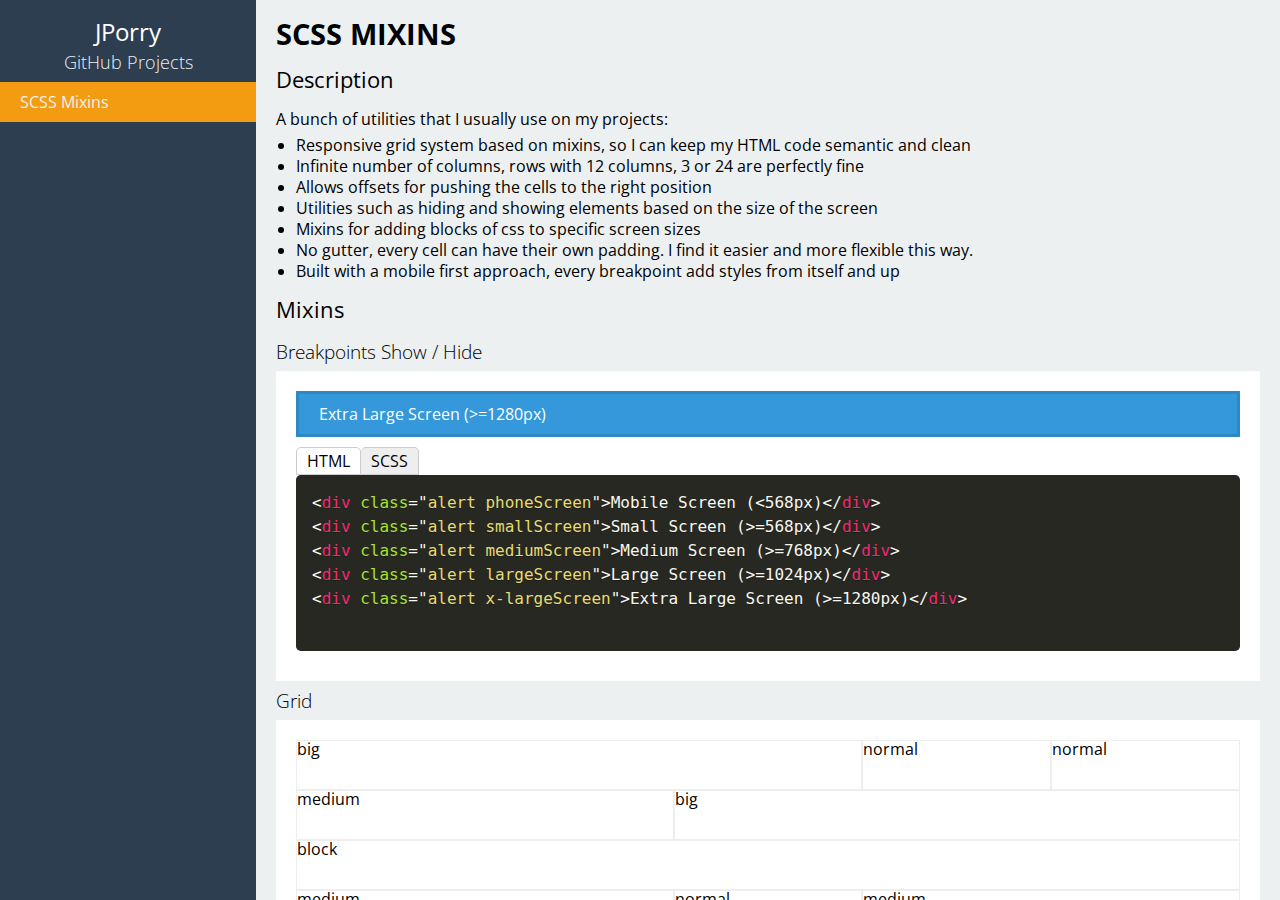
==== index.html @ 4d49c619 "Adding some styles and documentation for the SCSS MIXINS project" ====
<!DOCTYPE html>
<html lang="en">
<head>
    <meta charset="utf-8">
    <meta http-equiv="X-UA-Compatible" content="IE=edge">
    <meta name="viewport" content="width=device-width, initial-scale=1">
    <title>JPorry's github site</title>
    <link rel="stylesheet" href="https://maxcdn.bootstrapcdn.com/font-awesome/4.4.0/css/font-awesome.min.css">
    <link rel="stylesheet" href="css/prism.css">
    <link rel="stylesheet" href="css/main.css">
</head>
<body>
    <nav>
    	<header>
    		<h1>JPorry</h1>
    		<h2>GitHub Projects</h2>
    	</header>
    	<button class="secondary"><i class="fa fa-bars"></i></button>
		<div class="side-menu">
			<ul>
				<li class="selected"><a href="">SCSS Mixins</a></li>
			</ul>
		</div>
    </nav>
    <section>
    	<h1>SCSS MIXINS</h1>
    	<h2>Description</h2>
    	<p>A bunch of utilities that I usually use on my projects:</p>
    	<ul>
    		<li>Responsive grid system based on mixins, so I can keep my HTML code semantic and clean</li>
    		<li>Infinite number of columns, rows with 12 columns, 3 or 24 are perfectly fine</li>
    		<li>Allows offsets for pushing the cells to the right position</li>
    		<li>Utilities such as hiding and showing elements based on the size of the screen</li>
    		<li>Mixins for adding blocks of css to specific screen sizes</li>
    		<li>No gutter, every cell can have their own padding. I find it easier and more flexible this way.</li>
    		<li>Built with a mobile first approach, every breakpoint add styles from itself and up</li>
    	</ul>
    	<h2>Mixins</h2>

    	<h3>Breakpoints Show / Hide</h3>
		<div class="demo-box" id="breakpoints-demo">
			<div class="alert phoneScreen">Mobile Screen (&lt;568px)</div>
			<div class="alert smallScreen">Small Screen (>=568px)</div>
			<div class="alert mediumScreen">Medium Screen (>=768px)</div>
			<div class="alert largeScreen">Large Screen (>=1024px)</div>
			<div class="alert x-largeScreen">Extra Large Screen (>=1280px)</div>

			<div class="tabbed-view">
    			<ul class="tabs">
    				<li>HTML</li>
    				<li>SCSS</li>
    			</ul>
    			<pre><code class="language-markup">
&lt;div class="alert phoneScreen">Mobile Screen (&lt;568px)&lt;/div>
&lt;div class="alert smallScreen">Small Screen (>=568px)&lt;/div>
&lt;div class="alert mediumScreen">Medium Screen (>=768px)&lt;/div>
&lt;div class="alert largeScreen">Large Screen (>=1024px)&lt;/div>
&lt;div class="alert x-largeScreen">Extra Large Screen (>=1280px)&lt;/div>
    			</code></pre>

    			<pre><code class="language-scss">
.alert{
	display: none;
}
.phoneScreen{
	display: block;
	@include small-hide();
}
.smallScreen{
	@include small-show();
	@include medium-hide();
}
.mediumScreen{
	@include medium-show();
	@include large-hide();
}
.largeScreen{
	@include large-show();
	@include x-large-hide();
}
.x-largeScreen{
	@include x-large-show();
}
    			</code></pre>
		</div>
	</div>
		
		<h3>Grid</h3>
    	<div class="demo-box" id="grid-demo">
    		<div class="content">
				<article class="big">big</article>
				<article>normal</article>
				<article>normal</article>
    		</div>
    		<div class="content">
				<article class="medium">medium</article>
				<article class="big">big</article>
    		</div>
    		<div class="content">
				<article class="block">block</article>
    		</div>
    		<div class="content">
				<article class="medium">medium</article>
				<article>normal</article>
				<article class="medium">medium</article>
    		</div>
    		<div class="tabbed-view">
    			<ul class="tabs">
    				<li>HTML</li>
    				<li>SCSS</li>
    			</ul>
    			<pre><code class="language-markup">
&lt;div class="content">
	&lt;article class="big">big&lt;/article>
	&lt;article>normal&lt;/article>
	&lt;article>normal&lt;/article>
&lt;/div>
&lt;div class="content">
	&lt;article class="medium">medium&lt;/article>
	&lt;article class="big">big&lt;/article>
&lt;/div>
&lt;div class="content">
	&lt;article class="block">block&lt;/article>
&lt;/div>
&lt;div class="content">
	&lt;article class="medium">medium&lt;/article>
	&lt;article>normal&lt;/article>
	&lt;article class="medium">medium&lt;/article>
&lt;/div>
				</code></pre>
				<pre><code class="language-scss">
.content{
	@include row();

	article{
		min-height: 50px; /* Demo purposes */
		border:1px solid #eee; /* Demo purposes */
		
		@include grid-cell(1,5);
	}

	article.big{
		@include grid-cell(3,5);
	}

	article.medium{
		@include grid-cell(2,5);
	}

	article.block{
		@include grid-cell();
	}
}
				</code></pre>
    		</div>
    	</div>

    	<h3>Responsive Grid</h3>
    	<div class="demo-box" id="responsive-grid-demo">
    		<div class="content">
    			<article class="big">Big</article>
    			<article>Normal</article>
    			<article>Normal</article>
    		</div>
    		<div class="content">
    			<article class="medium">Medium</article>
    			<article class="big">Big</article>
    		</div>
    	</div>
    	<div class="tabbed-view">
    			<ul class="tabs">
    				<li>HTML</li>
    				<li>SCSS</li>
    			</ul>
    			<pre><code class="language-markup">
&lt;div class="content">
	&lt;article class="big">Big&lt;/article>
	&lt;article>Normal&lt;/article>
	&lt;article>Normal&lt;/article>
&lt;/div>
&lt;div class="content">
	&lt;article class="medium">Medium&lt;/article>
	&lt;article class="big">Big&lt;/article>
&lt;/div>
    			</code></pre>
    			<pre><code class="language-scss">
.content{
	@include row();

	article{
		min-height: 50px; /* Demo purposes */
		border:1px solid #eee; /* Demo purposes */
		
		@include grid-cell();
		@include medium-grid-cell(1,5);
	}

	article.big{
		@include medium-grid-cell(3,5);
	}

	article.medium{
		@include medium-grid-cell(2,5);
	}
}
    			</code></pre>
    </section>
	
    <script src="js/jquery-1.11.3.min.js"></script>
    <script src="js/prism.js"></script>
    <script src="js/app.js"></script>
</body>
</html>
---- css/prism.css ----
/* http://prismjs.com/download.html?themes=prism-okaidia&languages=markup+css+clike+javascript+scss */
/**
 * okaidia theme for JavaScript, CSS and HTML
 * Loosely based on Monokai textmate theme by http://www.monokai.nl/
 * @author ocodia
 */

code[class*="language-"],
pre[class*="language-"] {
	color: #f8f8f2;
	text-shadow: 0 1px rgba(0, 0, 0, 0.3);
	font-family: Consolas, Monaco, 'Andale Mono', 'Ubuntu Mono', monospace;
	direction: ltr;
	text-align: left;
	white-space: pre;
	word-spacing: normal;
	word-break: normal;
	line-height: 1.5;

	-moz-tab-size: 4;
	-o-tab-size: 4;
	tab-size: 4;

	-webkit-hyphens: none;
	-moz-hyphens: none;
	-ms-hyphens: none;
	hyphens: none;
}

/* Code blocks */
pre[class*="language-"] {
	padding: 1em;
	margin: .5em 0;
	overflow: auto;
	border-radius: 0.3em;
}

:not(pre) > code[class*="language-"],
pre[class*="language-"] {
	background: #272822;
}

/* Inline code */
:not(pre) > code[class*="language-"] {
	padding: .1em;
	border-radius: .3em;
}

.token.comment,
.token.prolog,
.token.doctype,
.token.cdata {
	color: slategray;
}

.token.punctuation {
	color: #f8f8f2;
}

.namespace {
	opacity: .7;
}

.token.property,
.token.tag,
.token.constant,
.token.symbol,
.token.deleted {
	color: #f92672;
}

.token.boolean,
.token.number {
	color: #ae81ff;
}

.token.selector,
.token.attr-name,
.token.string,
.token.char,
.token.builtin,
.token.inserted {
	color: #a6e22e;
}

.token.operator,
.token.entity,
.token.url,
.language-css .token.string,
.style .token.string,
.token.variable {
	color: #f8f8f2;
}

.token.atrule,
.token.attr-value,
.token.function {
	color: #e6db74;
}

.token.keyword {
	color: #66d9ef;
}

.token.regex,
.token.important {
	color: #fd971f;
}

.token.important,
.token.bold {
	font-weight: bold;
}
.token.italic {
	font-style: italic;
}

.token.entity {
	cursor: help;
}
---- css/main.css ----
@import url(http://fonts.googleapis.com/css?family=Open+Sans:400,700,300);
/* http://meyerweb.com/eric/tools/css/reset/ 
   v2.0 | 20110126
   License: none (public domain)
*/
html, body, div, span, applet, object, iframe,
h1, h2, h3, h4, h5, h6, p, blockquote, pre,
a, abbr, acronym, address, big, cite, code,
del, dfn, em, img, ins, kbd, q, s, samp,
small, strike, strong, sub, sup, tt, var,
b, u, i, center,
dl, dt, dd, ol, ul, li,
fieldset, form, label, legend,
table, caption, tbody, tfoot, thead, tr, th, td,
article, aside, canvas, details, embed,
figure, figcaption, footer, header, hgroup,
menu, nav, output, ruby, section, summary,
time, mark, audio, video {
  margin: 0;
  padding: 0;
  border: 0;
  font-size: 100%;
  font: inherit;
  vertical-align: baseline;
}

/* HTML5 display-role reset for older browsers */
article, aside, details, figcaption, figure,
footer, header, hgroup, menu, nav, section {
  display: block;
}

body {
  line-height: 1;
}

ol, ul {
  list-style: none;
}

blockquote, q {
  quotes: none;
}

blockquote:before, blockquote:after,
q:before, q:after {
  content: '';
  content: none;
}

table {
  border-collapse: collapse;
  border-spacing: 0;
}

*, *:before, *:after {
  box-sizing: border-box;
}

/* LAYOUT */
/* GRID */
/* HELPERS */
.widget {
  border: 1px solid #BDC3C7;
  padding: 20px;
  position: relative;
}

.widget .widget-title {
  position: absolute;
  top: 0;
  left: 0;
  width: 100%;
  height: 40px;
  line-height: 40px;
  padding: 0 20px;
  margin: 0 0 10px;
  font-size: 1.4rem;
}

.widget .widget-title + * {
  margin-top: 30px;
}

.side-menu {
  width: 100%;
  height: 100%;
  background-color: #2C3E50;
}

.side-menu .side-menu-title {
  font-size: .8rem;
  color: rgba(255, 255, 255, 0.6);
  padding: 20px 20px 5px;
}

.side-menu li {
  padding: 0 20px;
}

.side-menu li:HOVER, .side-menu li.selected {
  background-color: #F39C12;
}

.side-menu li a {
  text-decoration: none;
  line-height: 40px;
  color: #ECF0F1;
}

.side-menu.light {
  background-color: #ECF0F1;
  color: #2C3E50;
}

.side-menu.light .side-menu-title {
  color: rgba(0, 0, 0, 0.4);
}

.side-menu.light li a {
  color: #2C3E50;
}

button {
  border: none;
  background-color: #3498DB;
  font-size: 1rem;
  padding: 10px 20px;
  color: #fff;
  margin: 5px;
  min-width: 120px;
  position: relative;
  cursor: pointer;
}

button:after {
  content: '';
  display: block;
  width: 100%;
  height: 100%;
  position: absolute;
  top: 0;
  left: 0;
  background-color: #fff;
  opacity: 0;
  transition: all 0.3s;
}

button:hover:after, button:focus:after {
  opacity: .2;
}

button:focus {
  outline: none;
}

button:active:after {
  background-color: #000;
}

button.secondary {
  background-color: #F39C12;
}

button.warning {
  background-color: #F1C40F;
}

button.danger {
  background-color: #E74C3C;
}

button.info {
  background-color: #1ABC9C;
}

button:disabled {
  background-color: #BDC3C7 !important;
  cursor: auto;
}

button:disabled:after {
  content: none !important;
}

button.small {
  font-size: .8rem;
  min-width: 100px;
  padding: 8px 15px;
}

button.big {
  font-size: 1.4rem;
  min-width: 180px;
  padding: 15px 25px;
}

button.block {
  width: 100%;
}

label.input {
  display: block;
  position: relative;
  margin: 10px 0;
  font-size: 1rem;
  transition: all 0.3s;
}

label.input input {
  display: block;
  width: 100%;
  padding: 10px 15px;
  font-size: 1rem;
  border: 1px solid #ccc;
  margin-top: 10px;
  transition: all 0.3s;
}

label.input input:focus {
  outline: none;
  border: 1px solid #F39C12;
}

label.input.inline {
  display: inline-block;
  width: 100%;
  text-align: right;
  vertical-align: middle;
  padding-right: 75%;
  height: 40px;
}

label.input.inline input {
  position: absolute;
  top: -20px;
  display: inline-block;
  width: 75%;
  margin-left: 15px;
}

label.input.icon {
  overflow: hidden;
}

label.input.icon input {
  display: block;
  width: calc(100% - 40px);
  float: right;
  border-left: none !important;
  margin-top: 0;
}

label.input.icon.error:after {
  background-color: #E74C3C !important;
}

label.input.icon.error:before {
  border-left-color: #E74C3C;
}

label.input.icon:before {
  content: '';
  display: block;
  position: absolute;
  bottom: 11px;
  left: 39px;
  border: 9px solid transparent;
  border-left: 7px solid #F39C12;
  z-index: 2;
  transition: all 0.3s;
}

label.input.icon:after {
  content: '';
  display: inline-block;
  position: relative;
  float: left;
  top: 0;
  left: 0;
  width: 40px;
  height: 40px;
  background: url('data:image/svg+xml;utf8,<svg enable-background="new 0 0 50 50" height="50px" id="Layer_1" version="1.1" viewBox="0 0 50 50" width="50px" xml:space="preserve" xmlns="http://www.w3.org/2000/svg" xmlns:xlink="http://www.w3.org/1999/xlink"><rect fill="none" height="50" width="50"/><path d="M30.933,32.528c-0.146-1.612-0.09-2.737-0.09-4.21c0.73-0.383,2.038-2.825,2.259-4.888c0.574-0.047,1.479-0.607,1.744-2.818  c0.143-1.187-0.425-1.855-0.771-2.065c0.934-2.809,2.874-11.499-3.588-12.397c-0.665-1.168-2.368-1.759-4.581-1.759  c-8.854,0.163-9.922,6.686-7.981,14.156c-0.345,0.21-0.913,0.878-0.771,2.065c0.266,2.211,1.17,2.771,1.744,2.818  c0.22,2.062,1.58,4.505,2.312,4.888c0,1.473,0.055,2.598-0.091,4.21C19.367,37.238,7.546,35.916,7,45h38  C44.455,35.916,32.685,37.238,30.933,32.528z" style="fill:rgba(0,0,0,.3);"/></svg>') #F39C12 no-repeat 4px;
  background-size: 30px;
}

label.input.icon.password:after {
  background: url('data:image/svg+xml;utf8,<svg height="48" viewBox="0 0 48 48" width="48" xmlns="http://www.w3.org/2000/svg"><path d="M0 0h48v48h-48z" fill="none"/><path d="M25.3 20c-1.65-4.66-6.08-8-11.3-8-6.63 0-12 5.37-12 12s5.37 12 12 12c5.22 0 9.65-3.34 11.3-8h8.7v8h8v-8h4v-8h-20.7zm-11.3 8c-2.21 0-4-1.79-4-4s1.79-4 4-4 4 1.79 4 4-1.79 4-4 4z" style="fill:rgba(0,0,0,.3);" /></svg>') #F39C12 no-repeat 8px;
  background-size: 25px;
}

label.input.icon.email:after {
  background: url('data:image/svg+xml;utf8,<svg xmlns="http://www.w3.org/2000/svg" xmlns:svg="http://www.w3.org/2000/svg" height="331.5" version="1" width="439.4"><defs><marker markerHeight="3" markerUnits="strokeWidth" markerWidth="4" orient="auto" refX="0" refY="5" viewBox="0 0 10 10"><path d="M0 0L10 5 0 10 0 0z"></path></marker><marker markerHeight="3" markerUnits="strokeWidth" markerWidth="4" orient="auto" refX="10" refY="5" viewBox="0 0 10 10"><path d="M10 0L0 5 10 10 10 0z"></path></marker></defs><g transform="translate(-145.3305,-145.3305)"><path d="M569.4 461.5L569.4 160.7 160.7 160.7 160.7 461.5 569.4 461.5zM164.5 164.5L340.8 343.2C353.8 356.3 377.6 356.2 390.4 343.3L566.6 165.9M170.5 451.6L305.6 313.5M558 450L426.5 315.4" style="fill:none;stroke-width:30.7;stroke:rgba(0,0,0,.3);"></path></g></svg>') #F39C12 no-repeat 8px;
  background-size: 22px;
}

label.input.error input {
  border: 1px solid #E74C3C;
}

.toolbar {
  width: 100%;
  height: 50px;
  padding: 0 15px;
  background-color: #2C3E50;
  color: #ECF0F1;
}

.toolbar .title {
  float: left;
  font-size: 1.5rem;
  line-height: 50px;
}

.toolbar ul.menu {
  margin-left: 25px;
  float: left;
}

.toolbar ul.menu li {
  display: inline-block;
  line-height: 50px;
  margin-right: 10px;
  cursor: pointer;
  transition: all 0.3s;
}

.toolbar ul.menu li:hover, .toolbar ul.menu li.active {
  color: #F39C12;
}

.toolbar ul.menu.right {
  float: right;
}

.toolbar.light {
  background-color: #ECF0F1;
  color: #2C3E50;
}

.media {
  border: 1px solid #ccc;
  padding: 10px;
  margin-bottom: 10px;
}

.media .media-image {
  float: left;
  margin-right: 10px;
  width: 100px;
  height: 100px;
}

.media .media-image img {
  display: block;
}

.media, .media .media-body {
  overflow: hidden;
  _overflow: visible;
  zoom: 1;
}

.media .media-body * {
  width: 100%;
}

table {
  width: 100%;
}

table.light thead {
  color: #2C3E50;
}

table.light thead tr {
  background-color: #ECF0F1;
}

table.zebra tbody tr:nth-child(even) {
  background-color: #f6f6f6;
}

table thead {
  color: #ECF0F1;
}

table thead tr {
  background-color: #2C3E50;
  border-bottom: 2px solid #BDC3C7;
}

table tbody tr:hover {
  background-color: #f0f0f0 !important;
}

table tr {
  height: 40px;
  border-bottom: 1px solid #BDC3C7;
  border-top: 1px solid #BDC3C7;
  background-color: transparent;
}

table th, table td {
  vertical-align: middle;
  padding: 0 10px;
}

table th {
  text-align: left;
  position: relative;
}

table th.sortable.sorted {
  border-bottom: 3px solid #F39C12;
}

table th.sortable {
  cursor: pointer;
}

table th.sortable:hover::after {
  content: '';
  display: block;
  position: absolute;
  top: 50%;
  right: 10px;
  border: 7px solid transparent;
  border-top: 7px solid #F39C12;
  margin-top: -4px;
}

table th.sortable.ascending:hover::after {
  border: 7px solid transparent;
  border-bottom: 7px solid #F39C12;
  margin-top: -8px;
}

.alert {
  background-color: #3498DB;
  display: inline-block;
  width: 100%;
  line-height: 40px;
  color: #fff;
  border: 3px solid rgba(0, 0, 0, 0.1);
  padding: 0 20px;
}

.alert.small {
  font-size: .8rem;
  line-height: 25px;
  border-width: 1px;
  font-size: 100;
}

.alert.secondary {
  background-color: #F39C12;
  color: #fff;
}

.alert.warning {
  background-color: #F1C40F;
  color: #fff;
}

.alert.info {
  background-color: #1ABC9C;
  color: #fff;
}

.alert.danger {
  background-color: #E74C3C;
  color: #fff;
}

/*helpers*/
.borderless {
  border: none !important;
}

body {
  font-family: 'Open Sans', sans-serif;
  position: relative;
}

body:after {
  content: " ";
  display: block;
  height: 0;
  clear: both;
  overflow: hidden;
  visibility: hidden;
}

body > nav {
  background-color: #2C3E50;
  color: #fff;
  display: inline-block;
  float: left;
  margin-left: 0%;
  width: 100%;
  top: 0;
  position: fixed;
  z-index: 2;
  text-align: center;
}

@media screen and (min-width: 768px) {
  body > nav {
    margin-left: 0%;
    width: 25%;
  }
}

@media screen and (min-width: 1024px) {
  body > nav {
    margin-left: 0%;
    width: 20%;
  }
}

body > nav > button {
  position: absolute;
  top: 15px;
  right: 10px;
  min-width: 30px;
  width: 40px;
  height: 40px;
  padding: 0;
}

@media screen and (min-width: 768px) {
  body > nav > button {
    display: none !important;
  }
}

body > nav .side-menu ul {
  max-height: 0;
  overflow: hidden;
}

body > nav .side-menu ul.open {
  max-height: 500px;
}

@media screen and (min-width: 768px) {
  body > nav {
    min-height: 100vh;
    height: 100%;
    text-align: left;
    position: relative;
  }
  body > nav .side-menu ul {
    max-height: 100%;
  }
}

body > nav > header > h1, body > nav > header > h2 {
  font-size: 1.5rem;
  width: 100%;
  text-align: center;
  margin: 20px 0 10px;
}

body > nav > header > h2 {
  color: #ECF0F1;
  font-size: 1.1rem;
  margin: 10px 0;
  font-weight: lighter;
}

body > section {
  background-color: #ECF0F1;
  height: 100vh;
  overflow-y: scroll;
  display: inline-block;
  float: left;
  margin-left: 0%;
  width: 100%;
  padding: 20px;
  padding-top: 100px;
}

@media screen and (min-width: 768px) {
  body > section {
    margin-left: 0%;
    width: 75%;
  }
}

@media screen and (min-width: 1024px) {
  body > section {
    margin-left: 0%;
    width: 80%;
  }
}

@media screen and (min-width: 768px) {
  body > section {
    padding-top: 20px;
  }
}

body > section .demo-box {
  position: relative;
  background-color: #fff;
  padding: 20px;
}

body > section > h1 {
  font-size: 1.8rem;
  font-weight: bold;
  margin-bottom: 10px;
}

body > section > h2 {
  font-size: 1.4rem;
  margin: 20px 0;
}

body > section > h3 {
  font-size: 1.2rem;
  font-weight: lighter;
  margin: 10px 0;
}

body > section > p {
  margin-bottom: 10px;
}

body > section > ul {
  list-style: disc;
  padding: 0 0 0 20px;
}

body > section > ul li {
  margin-bottom: 5px;
}

#breakpoints-demo .alert {
  display: none;
}

#breakpoints-demo .phoneScreen {
  display: block;
}

@media screen and (min-width: 568px) {
  #breakpoints-demo .phoneScreen {
    display: none !important;
  }
}

@media screen and (min-width: 568px) {
  #breakpoints-demo .smallScreen {
    display: block;
  }
}

@media screen and (min-width: 768px) {
  #breakpoints-demo .smallScreen {
    display: none !important;
  }
}

@media screen and (min-width: 768px) {
  #breakpoints-demo .mediumScreen {
    display: block;
  }
}

@media screen and (min-width: 1024px) {
  #breakpoints-demo .mediumScreen {
    display: none !important;
  }
}

@media screen and (min-width: 1024px) {
  #breakpoints-demo .largeScreen {
    display: block;
  }
}

@media screen and (min-width: 1280px) {
  #breakpoints-demo .largeScreen {
    display: none !important;
  }
}

@media screen and (min-width: 1280px) {
  #breakpoints-demo .x-largeScreen {
    display: block;
  }
}

#grid-demo .content {
  position: relative;
}

#grid-demo .content:after {
  content: " ";
  display: block;
  height: 0;
  clear: both;
  overflow: hidden;
  visibility: hidden;
}

#grid-demo .content article {
  min-height: 50px;
  /* Demo purposes */
  border: 1px solid #eee;
  /* Demo purposes */
  display: inline-block;
  float: left;
  margin-left: 0%;
  width: 20%;
}

#grid-demo .content article.big {
  display: inline-block;
  float: left;
  margin-left: 0%;
  width: 60%;
}

#grid-demo .content article.medium {
  display: inline-block;
  float: left;
  margin-left: 0%;
  width: 40%;
}

#grid-demo .content article.block {
  display: inline-block;
  float: left;
  margin-left: 0%;
  width: 100%;
}

#responsive-grid-demo .content {
  position: relative;
}

#responsive-grid-demo .content:after {
  content: " ";
  display: block;
  height: 0;
  clear: both;
  overflow: hidden;
  visibility: hidden;
}

#responsive-grid-demo .content article {
  min-height: 50px;
  /* Demo purposes */
  border: 1px solid #eee;
  /* Demo purposes */
  display: inline-block;
  float: left;
  margin-left: 0%;
  width: 100%;
}

@media screen and (min-width: 768px) {
  #responsive-grid-demo .content article {
    margin-left: 0%;
    width: 20%;
  }
}

@media screen and (min-width: 768px) {
  #responsive-grid-demo .content article.big {
    margin-left: 0%;
    width: 60%;
  }
}

@media screen and (min-width: 768px) {
  #responsive-grid-demo .content article.medium {
    margin-left: 0%;
    width: 40%;
  }
}

.tabbed-view {
  margin: 10px 0;
}

.tabbed-view .tabs {
  display: block;
  overflow: hidden;
  zoom: 1;
}

.tabbed-view .tabs li {
  background-color: #eee;
  display: inline-block;
  border: 1px solid #ccc;
  float: left;
  padding: 5px 10px;
  border-radius: 5px 5px 0 0;
  cursor: pointer;
}

.tabbed-view .tabs li + li {
  border-left: none;
}

.tabbed-view .tabs li.active {
  background-color: #fff;
}

.tabbed-view > pre {
  margin: 0;
  display: none;
}

.tabbed-view > pre.active {
  display: block;
}
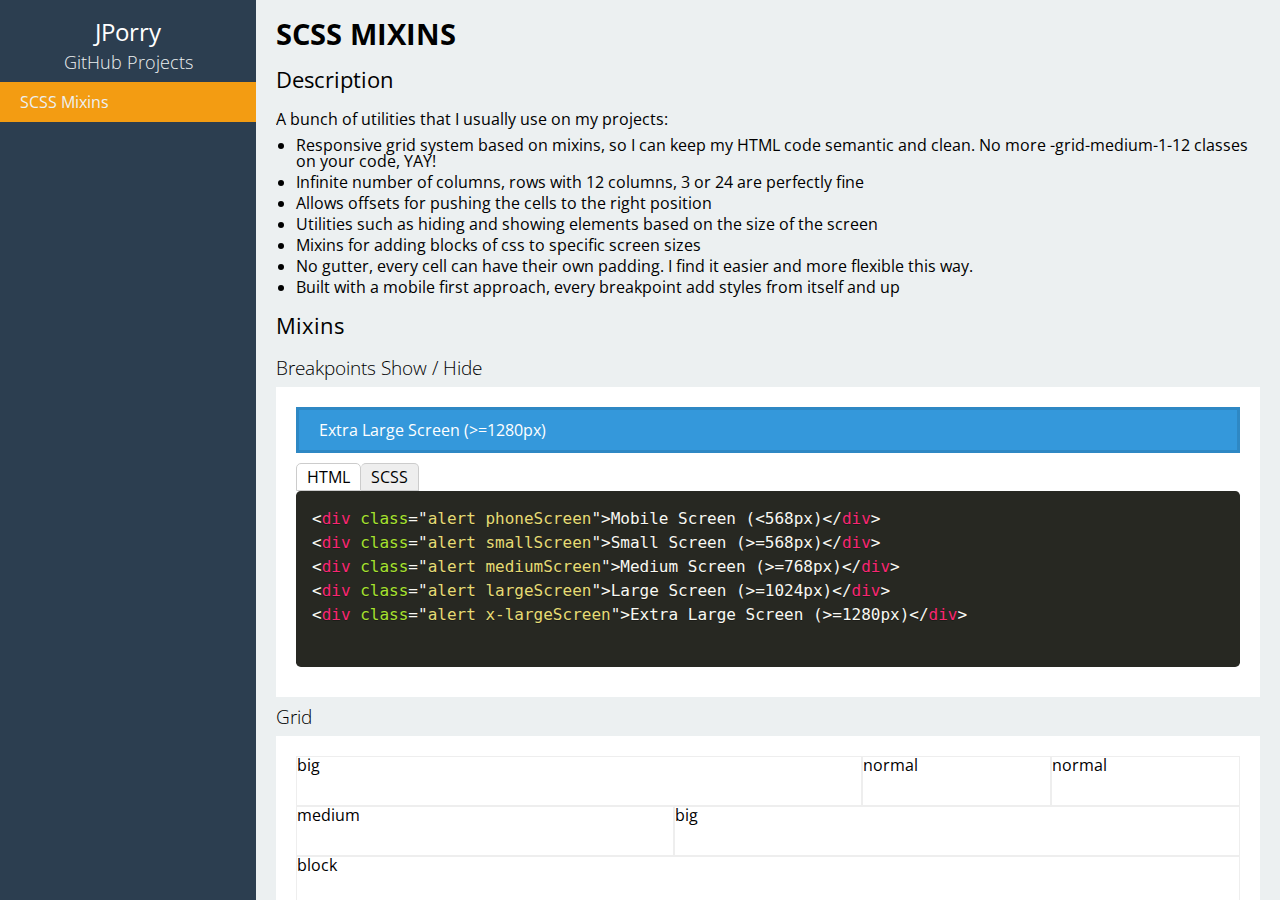
==== commit 1a85adeb: "Typos" ====
--- a/index.html
+++ b/index.html
@@ -27,7 +27,7 @@
     	<h2>Description</h2>
     	<p>A bunch of utilities that I usually use on my projects:</p>
     	<ul>
-    		<li>Responsive grid system based on mixins, so I can keep my HTML code semantic and clean</li>
+    		<li>Responsive grid system based on mixins, so I can keep my HTML code semantic and clean. No more -grid-medium-1-12 classes on your code, YAY!</li>
     		<li>Infinite number of columns, rows with 12 columns, 3 or 24 are perfectly fine</li>
     		<li>Allows offsets for pushing the cells to the right position</li>
     		<li>Utilities such as hiding and showing elements based on the size of the screen</li>
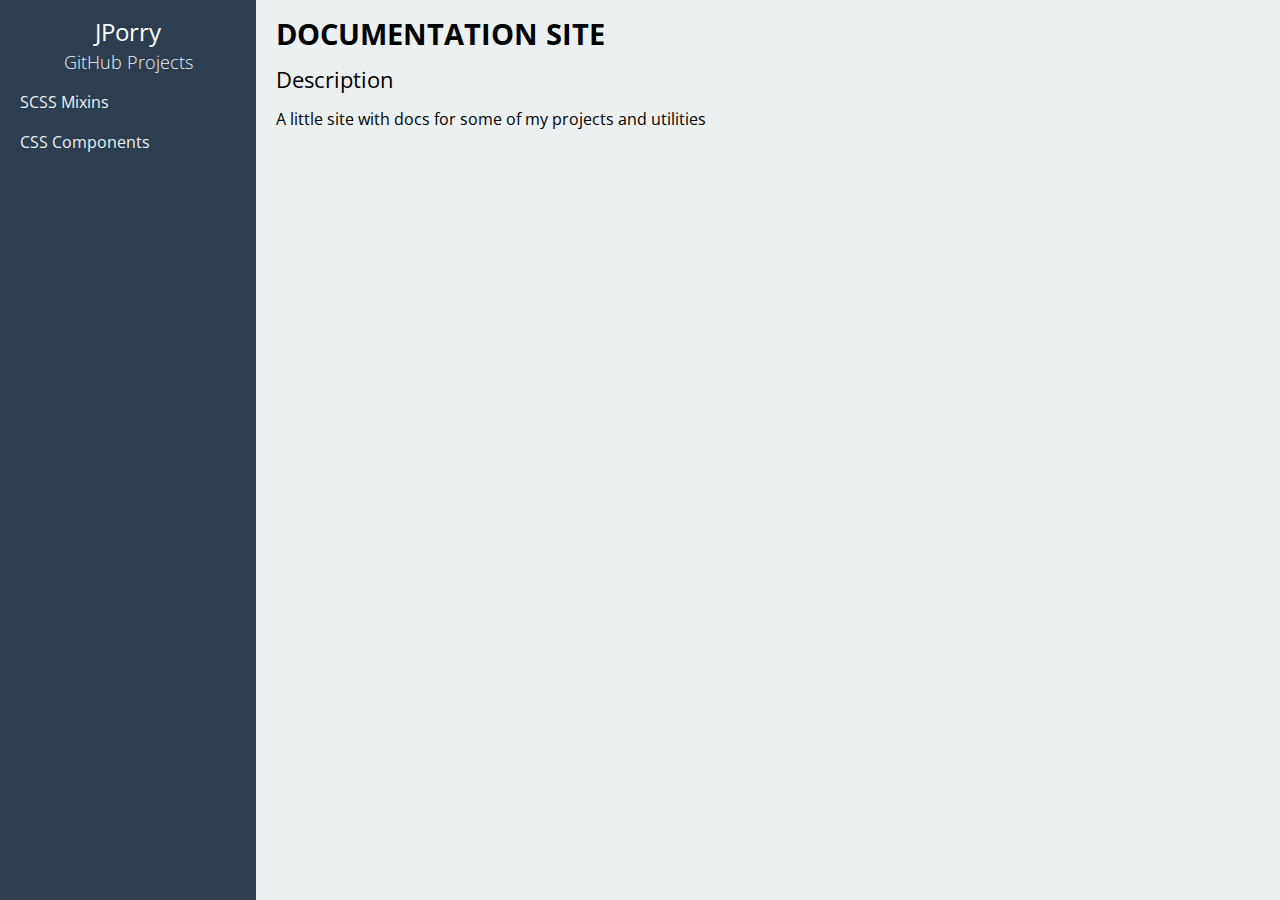
==== commit 1e754a8d: "Adding some doc for a couple of components" ====
--- a/index.html
+++ b/index.html
@@ -10,204 +10,27 @@
     <link rel="stylesheet" href="css/main.css">
 </head>
 <body>
-    <nav>
-    	<header>
-    		<h1>JPorry</h1>
-    		<h2>GitHub Projects</h2>
-    	</header>
-    	<button class="secondary"><i class="fa fa-bars"></i></button>
+	<nav>
+		<header>
+			<h1><a href="index.html">JPorry</a></h1>
+			<h2>GitHub Projects</h2>
+		</header>
+		<button class="secondary"><i class="fa fa-bars"></i></button>
 		<div class="side-menu">
 			<ul>
-				<li class="selected"><a href="">SCSS Mixins</a></li>
+				<li><a href="scss.html">SCSS Mixins</a></li>
+				<li><a href="components.html">CSS Components</a></li>
 			</ul>
 		</div>
-    </nav>
+	</nav>
     <section>
-    	<h1>SCSS MIXINS</h1>
+    	<h1>DOCUMENTATION SITE</h1>
     	<h2>Description</h2>
-    	<p>A bunch of utilities that I usually use on my projects:</p>
-    	<ul>
-    		<li>Responsive grid system based on mixins, so I can keep my HTML code semantic and clean. No more -grid-medium-1-12 classes on your code, YAY!</li>
-    		<li>Infinite number of columns, rows with 12 columns, 3 or 24 are perfectly fine</li>
-    		<li>Allows offsets for pushing the cells to the right position</li>
-    		<li>Utilities such as hiding and showing elements based on the size of the screen</li>
-    		<li>Mixins for adding blocks of css to specific screen sizes</li>
-    		<li>No gutter, every cell can have their own padding. I find it easier and more flexible this way.</li>
-    		<li>Built with a mobile first approach, every breakpoint add styles from itself and up</li>
-    	</ul>
-    	<h2>Mixins</h2>
-
-    	<h3>Breakpoints Show / Hide</h3>
-		<div class="demo-box" id="breakpoints-demo">
-			<div class="alert phoneScreen">Mobile Screen (&lt;568px)</div>
-			<div class="alert smallScreen">Small Screen (>=568px)</div>
-			<div class="alert mediumScreen">Medium Screen (>=768px)</div>
-			<div class="alert largeScreen">Large Screen (>=1024px)</div>
-			<div class="alert x-largeScreen">Extra Large Screen (>=1280px)</div>
-
-			<div class="tabbed-view">
-    			<ul class="tabs">
-    				<li>HTML</li>
-    				<li>SCSS</li>
-    			</ul>
-    			<pre><code class="language-markup">
-&lt;div class="alert phoneScreen">Mobile Screen (&lt;568px)&lt;/div>
-&lt;div class="alert smallScreen">Small Screen (>=568px)&lt;/div>
-&lt;div class="alert mediumScreen">Medium Screen (>=768px)&lt;/div>
-&lt;div class="alert largeScreen">Large Screen (>=1024px)&lt;/div>
-&lt;div class="alert x-largeScreen">Extra Large Screen (>=1280px)&lt;/div>
-    			</code></pre>
-
-    			<pre><code class="language-scss">
-.alert{
-	display: none;
-}
-.phoneScreen{
-	display: block;
-	@include small-hide();
-}
-.smallScreen{
-	@include small-show();
-	@include medium-hide();
-}
-.mediumScreen{
-	@include medium-show();
-	@include large-hide();
-}
-.largeScreen{
-	@include large-show();
-	@include x-large-hide();
-}
-.x-largeScreen{
-	@include x-large-show();
-}
-    			</code></pre>
-		</div>
-	</div>
-		
-		<h3>Grid</h3>
-    	<div class="demo-box" id="grid-demo">
-    		<div class="content">
-				<article class="big">big</article>
-				<article>normal</article>
-				<article>normal</article>
-    		</div>
-    		<div class="content">
-				<article class="medium">medium</article>
-				<article class="big">big</article>
-    		</div>
-    		<div class="content">
-				<article class="block">block</article>
-    		</div>
-    		<div class="content">
-				<article class="medium">medium</article>
-				<article>normal</article>
-				<article class="medium">medium</article>
-    		</div>
-    		<div class="tabbed-view">
-    			<ul class="tabs">
-    				<li>HTML</li>
-    				<li>SCSS</li>
-    			</ul>
-    			<pre><code class="language-markup">
-&lt;div class="content">
-	&lt;article class="big">big&lt;/article>
-	&lt;article>normal&lt;/article>
-	&lt;article>normal&lt;/article>
-&lt;/div>
-&lt;div class="content">
-	&lt;article class="medium">medium&lt;/article>
-	&lt;article class="big">big&lt;/article>
-&lt;/div>
-&lt;div class="content">
-	&lt;article class="block">block&lt;/article>
-&lt;/div>
-&lt;div class="content">
-	&lt;article class="medium">medium&lt;/article>
-	&lt;article>normal&lt;/article>
-	&lt;article class="medium">medium&lt;/article>
-&lt;/div>
-				</code></pre>
-				<pre><code class="language-scss">
-.content{
-	@include row();
-
-	article{
-		min-height: 50px; /* Demo purposes */
-		border:1px solid #eee; /* Demo purposes */
-		
-		@include grid-cell(1,5);
-	}
-
-	article.big{
-		@include grid-cell(3,5);
-	}
-
-	article.medium{
-		@include grid-cell(2,5);
-	}
-
-	article.block{
-		@include grid-cell();
-	}
-}
-				</code></pre>
-    		</div>
-    	</div>
-
-    	<h3>Responsive Grid</h3>
-    	<div class="demo-box" id="responsive-grid-demo">
-    		<div class="content">
-    			<article class="big">Big</article>
-    			<article>Normal</article>
-    			<article>Normal</article>
-    		</div>
-    		<div class="content">
-    			<article class="medium">Medium</article>
-    			<article class="big">Big</article>
-    		</div>
-    	</div>
-    	<div class="tabbed-view">
-    			<ul class="tabs">
-    				<li>HTML</li>
-    				<li>SCSS</li>
-    			</ul>
-    			<pre><code class="language-markup">
-&lt;div class="content">
-	&lt;article class="big">Big&lt;/article>
-	&lt;article>Normal&lt;/article>
-	&lt;article>Normal&lt;/article>
-&lt;/div>
-&lt;div class="content">
-	&lt;article class="medium">Medium&lt;/article>
-	&lt;article class="big">Big&lt;/article>
-&lt;/div>
-    			</code></pre>
-    			<pre><code class="language-scss">
-.content{
-	@include row();
-
-	article{
-		min-height: 50px; /* Demo purposes */
-		border:1px solid #eee; /* Demo purposes */
-		
-		@include grid-cell();
-		@include medium-grid-cell(1,5);
-	}
-
-	article.big{
-		@include medium-grid-cell(3,5);
-	}
-
-	article.medium{
-		@include medium-grid-cell(2,5);
-	}
-}
-    			</code></pre>
-    </section>
-	
+    	<p>A little site with docs for some of my projects and utilities</p>
+	</section>
     <script src="js/jquery-1.11.3.min.js"></script>
-    <script src="js/prism.js"></script>
+	<script src="js/prism.js"></script>
+	<script src="js/toolbelt.js"></script>
     <script src="js/app.js"></script>
 </body>
 </html>--- a/css/main.css
+++ b/css/main.css
@@ -57,7 +57,6 @@
   box-sizing: border-box;
 }
 
-/* LAYOUT */
 /* GRID */
 /* HELPERS */
 .widget {
@@ -301,7 +300,7 @@
 .toolbar {
   width: 100%;
   height: 50px;
-  padding: 0 15px;
+  padding: 0;
   background-color: #2C3E50;
   color: #ECF0F1;
 }
@@ -310,27 +309,85 @@
   float: left;
   font-size: 1.5rem;
   line-height: 50px;
-}
-
-.toolbar ul.menu {
-  margin-left: 25px;
-  float: left;
-}
-
-.toolbar ul.menu li {
-  display: inline-block;
-  line-height: 50px;
-  margin-right: 10px;
+  margin-left: 15px;
+}
+
+.toolbar > button.toggleMenu {
+  width: 40px;
+  height: 40px;
+  min-width: 40px;
+  padding: 0;
+  float: right;
+}
+
+@media screen and (min-width: 768px) {
+  .toolbar > button.toggleMenu {
+    display: none !important;
+  }
+}
+
+.toolbar .menu {
+  float: left;
+  display: block;
+  width: 100%;
+  background-color: #2C3E50;
+  font-size: 0.9rem;
+  position: relative;
+}
+
+.toolbar .menu.open > ul {
+  display: block;
+}
+
+.toolbar .menu > ul {
+  display: none;
+  height: 100%;
+}
+
+.toolbar .menu > ul > li {
+  display: block;
+  margin: 0 10px 0 0;
+  padding: 10px 15px;
   cursor: pointer;
-  transition: all 0.3s;
-}
-
-.toolbar ul.menu li:hover, .toolbar ul.menu li.active {
+  transition: color 0.3s;
+}
+
+.toolbar .menu > ul > li:hover, .toolbar .menu > ul > li.active {
   color: #F39C12;
 }
 
-.toolbar ul.menu.right {
-  float: right;
+.toolbar .menu > .menu-section + .menu-section {
+  border-top: 1px solid #ECF0F1;
+  margin-top: 5px;
+  padding-top: 5px;
+}
+
+@media screen and (min-width: 768px) {
+  .toolbar .menu {
+    width: auto;
+    float: left;
+    margin: 0 25px;
+  }
+  .toolbar .menu.right {
+    float: right;
+  }
+  .toolbar .menu > ul {
+    display: inline-block !important;
+  }
+  .toolbar .menu > .menu-section + .menu-section {
+    border: none;
+    padding: 0;
+    margin-top: 0;
+  }
+  .toolbar .menu > .menu-section + .menu-section:before {
+    content: '|';
+    margin-right: 10px;
+  }
+  .toolbar .menu > ul > li {
+    line-height: 50px;
+    display: inline-block;
+    padding: 0;
+  }
 }
 
 .toolbar.light {
@@ -563,6 +620,11 @@
   margin: 20px 0 10px;
 }
 
+body > nav > header > h1 a, body > nav > header > h2 a {
+  color: #fff;
+  text-decoration: none;
+}
+
 body > nav > header > h2 {
   color: #ECF0F1;
   font-size: 1.1rem;
@@ -638,6 +700,10 @@
   margin-bottom: 5px;
 }
 
+body > section table {
+  margin-bottom: 40px;
+}
+
 #breakpoints-demo .alert {
   display: none;
 }
@@ -784,6 +850,39 @@
   }
 }
 
+#breakpointStyles-demo .change {
+  background-color: #F1C40F;
+  color: #fff;
+  padding: 5px 10px;
+}
+
+@media screen and (min-width: 568px) {
+  #breakpointStyles-demo .change {
+    background-color: #3498DB;
+    padding: 10px;
+  }
+}
+
+@media screen and (min-width: 768px) {
+  #breakpointStyles-demo .change {
+    background-color: #F39C12;
+    color: #000;
+  }
+}
+
+@media screen and (min-width: 1024px) {
+  #breakpointStyles-demo .change {
+    background-color: #E74C3C;
+    padding: 10px 15px;
+  }
+}
+
+@media screen and (min-width: 1280px) {
+  #breakpointStyles-demo .change {
+    background-color: #1ABC9C;
+  }
+}
+
 .tabbed-view {
   margin: 10px 0;
 }
@@ -820,3 +919,13 @@
 .tabbed-view > pre.active {
   display: block;
 }
+
+.pcWarning {
+  display: none;
+}
+
+@media screen and (min-width: 768px) {
+  .pcWarning {
+    display: inline;
+  }
+}
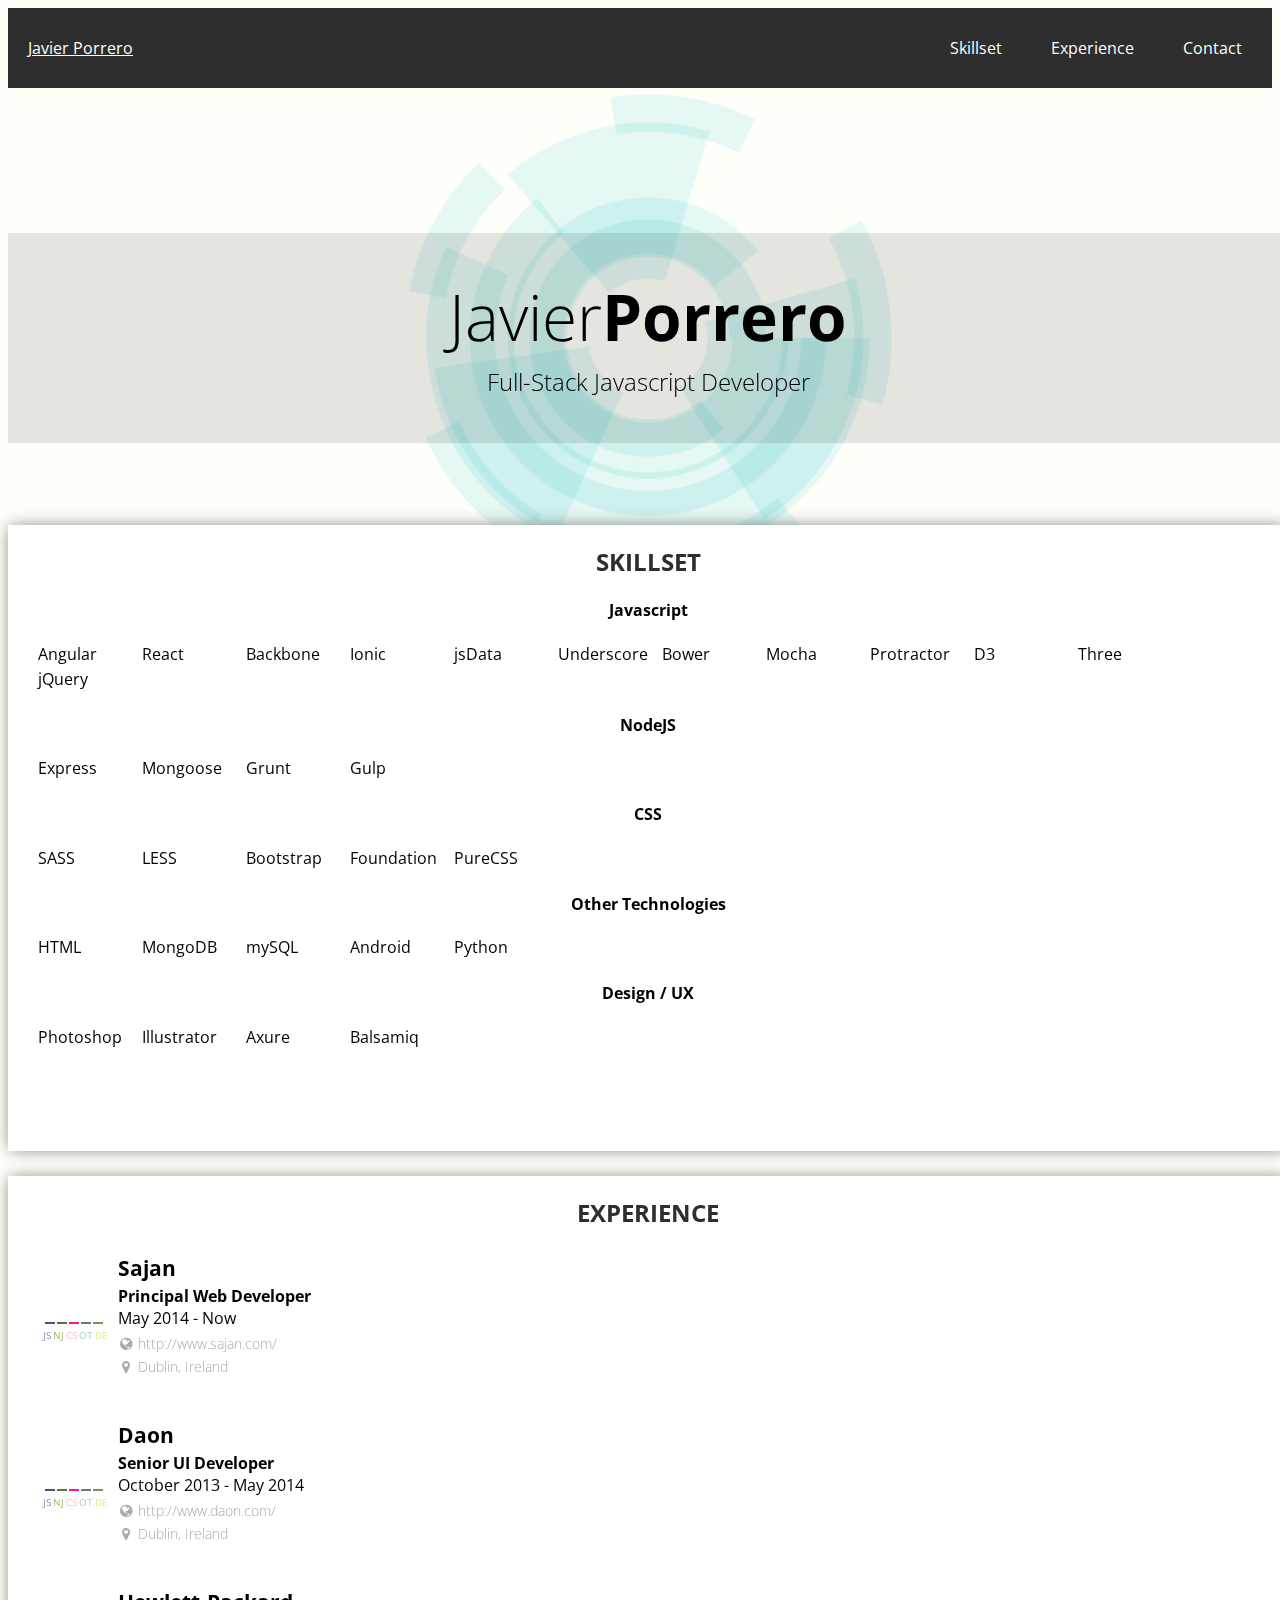
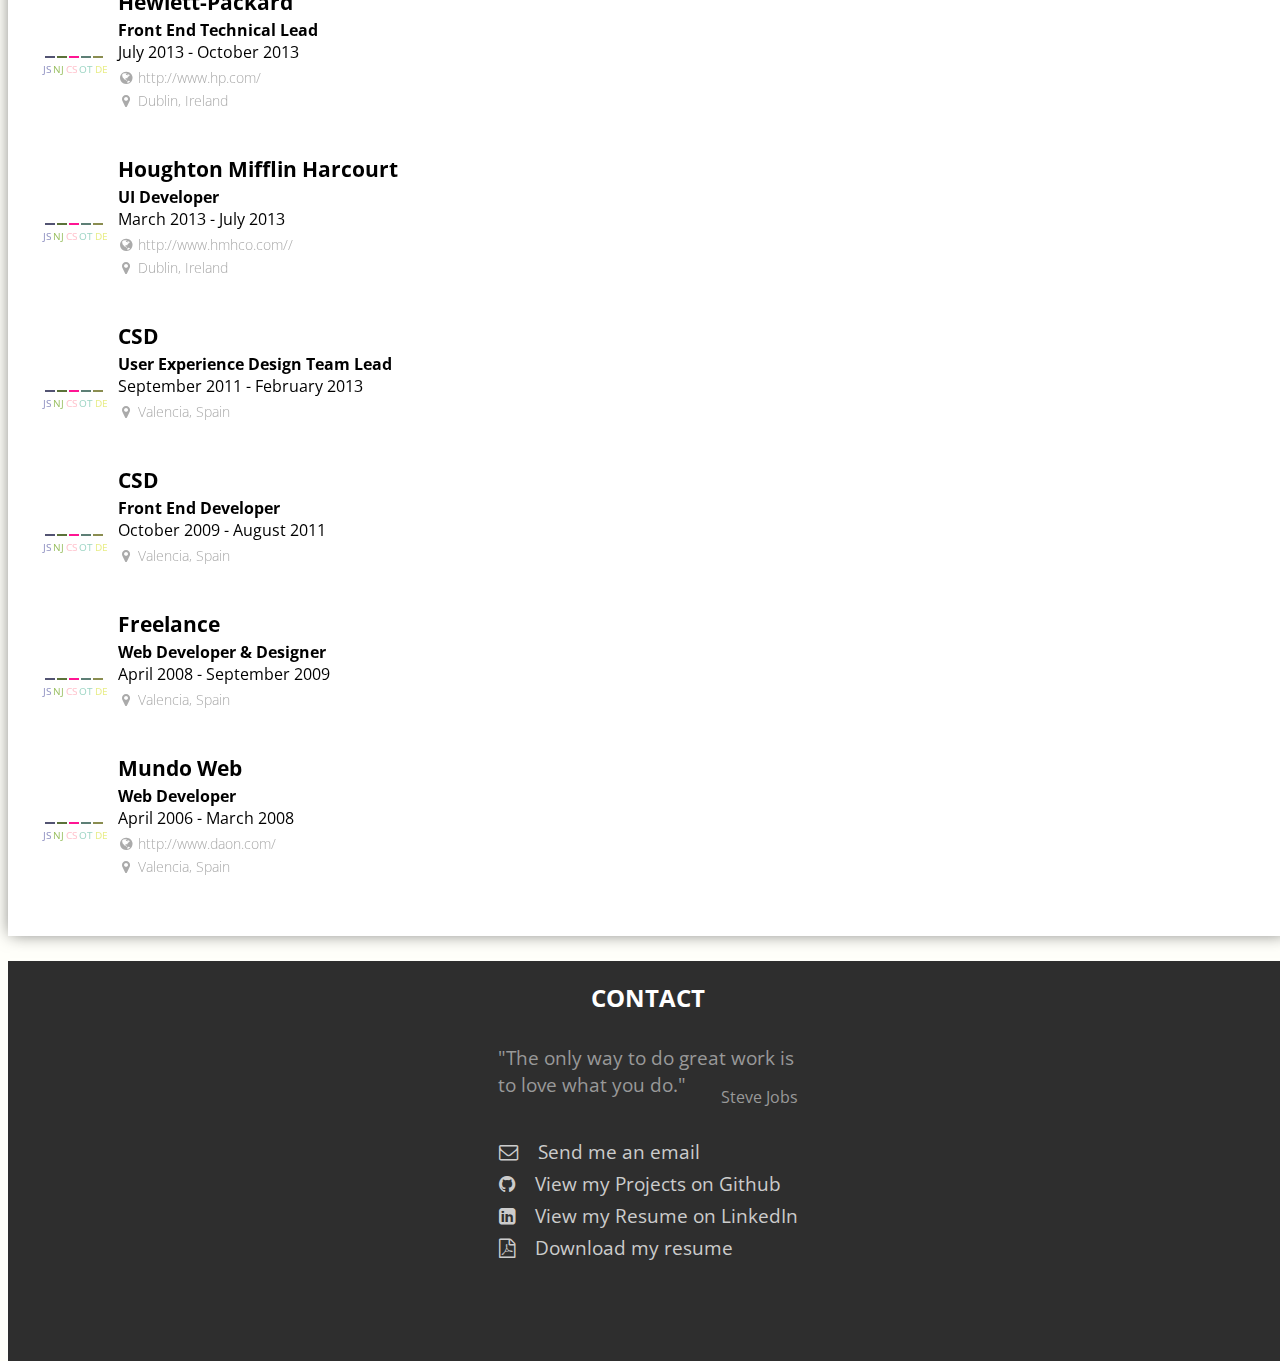
==== commit 54b61164: "Adding my Personal site and moving the documentation site to it's own project" ====
--- a/index.html
+++ b/index.html
@@ -1,36 +1,382 @@
-<!DOCTYPE html>
-<html lang="en">
+<!DOCTYPE HTML>
+<html>
 <head>
-    <meta charset="utf-8">
-    <meta http-equiv="X-UA-Compatible" content="IE=edge">
-    <meta name="viewport" content="width=device-width, initial-scale=1">
-    <title>JPorry's github site</title>
-    <link rel="stylesheet" href="https://maxcdn.bootstrapcdn.com/font-awesome/4.4.0/css/font-awesome.min.css">
-    <link rel="stylesheet" href="css/prism.css">
-    <link rel="stylesheet" href="css/main.css">
+	<meta name="viewport" content="width=device-width, initial-scale=1">
+	<title>Resume</title>
+	<link rel="stylesheet" href="//maxcdn.bootstrapcdn.com/font-awesome/4.3.0/css/font-awesome.min.css">
+	<link rel="stylesheet" href="http://yui.yahooapis.com/pure/0.6.0/pure-min.css">
+	<link rel="stylesheet" href="http://yui.yahooapis.com/pure/0.6.0/grids-responsive-min.css">
+	<link rel="stylesheet" href="css/style.css">
+
+	<script src="bower_components/waypoints/lib/noframework.waypoints.min.js"></script>
 </head>
 <body>
-	<nav>
-		<header>
-			<h1><a href="index.html">JPorry</a></h1>
-			<h2>GitHub Projects</h2>
-		</header>
-		<button class="secondary"><i class="fa fa-bars"></i></button>
-		<div class="side-menu">
-			<ul>
-				<li><a href="scss.html">SCSS Mixins</a></li>
-				<li><a href="components.html">CSS Components</a></li>
-			</ul>
-		</div>
-	</nav>
-    <section>
-    	<h1>DOCUMENTATION SITE</h1>
-    	<h2>Description</h2>
-    	<p>A little site with docs for some of my projects and utilities</p>
-	</section>
-    <script src="js/jquery-1.11.3.min.js"></script>
-	<script src="js/prism.js"></script>
-	<script src="js/toolbelt.js"></script>
-    <script src="js/app.js"></script>
+	<div class="top-bar pure-menu pure-menu-horizontal pure-menu-fixed">
+		<a href="#" class="title pure-menu-heading">Javier Porrero</a>
+		<ul class="menu">
+			<li><a href="#skills">Skillset</a></li>
+			<li><a href="#experience">Experience</a></li>
+			<li><a href="#contact">Contact</a></li>
+		</ul>
+	</div>
+	<div class="top-layer pure-g">
+		<div class="top">
+			<div class="main-title">
+				<h1 class="pure-u-1">Javier<strong>Porrero</strong></h1>
+				<h2 class="pure-u-1">Full-Stack Javascript Developer</h2>
+			</div>
+		</div>
+		<div class="bg animated">
+			<svg version="1.1" id="Layer_1" xmlns="http://www.w3.org/2000/svg" xmlns:xlink="http://www.w3.org/1999/xlink" x="0px" y="0px"
+ viewBox="0 0 400 400" enable-background="new 0 0 400 400" xml:space="preserve">
+			<circle r="80" cx="200" cy="200" fill="transparent" stroke-dasharray="565"
+			style="stroke-dashoffset: 1060px; stroke:rgba(0,183,185,.1); stroke-width:30px;"></circle>
+			<circle r="125" cx="200" cy="200" fill="transparent" stroke-dasharray="565"
+			style="stroke-dashoffset: 60px; stroke:rgba(0,183,185,.1); stroke-width:35px;"></circle>
+			<circle r="150" cx="200" cy="200" fill="transparent" stroke-dasharray="565"
+			style="stroke-dashoffset: 2290px; stroke:rgba(0,183,185,.1); stroke-width:55px;"></circle>
+			<circle r="90" cx="200" cy="200" fill="transparent" stroke-dasharray="565"
+			style="stroke-dashoffset: 60px; stroke:rgba(0,183,185,.1); stroke-width:45px;"></circle>
+			<circle r="110" cx="200" cy="200" fill="transparent" stroke-dasharray="110"
+			style="stroke-dashoffset: 0px; stroke:rgba(0,183,185,.1); stroke-width:125px; stroke-location:outside;"></circle>
+			<circle r="180" cx="200" cy="200" fill="transparent" stroke-dasharray="110"
+			style="stroke-dashoffset: 60px; stroke:rgba(0,183,185,.1); stroke-width:30px; stroke-location:outside;"></circle>
+			</svg>
+		</div>
+		
+	</div>
+	<div class="block">
+		<a class="anchor" name="skills"></a>
+		<div class="skills">
+			<h3 class="title">SKILLSET</h3>
+			
+			<div class="skill-section javascript pure-g">
+				<h4 class="pure-u-1">Javascript</h4>
+					<div class="skill angular pure-u-1 pure-u-md-1-2 pure-u-lg-1-3 pure-u-xl-1-4">
+						<p class="skill-title">Angular</p>
+					</div>
+					<div class="skill react pure-u-1 pure-u-md-1-2 pure-u-lg-1-3 pure-u-xl-1-4">
+						<p class="skill-title">React</p>
+					</div>
+
+					<div class="skill backbone pure-u-1 pure-u-md-1-2 pure-u-lg-1-3 pure-u-xl-1-4">
+						<p class="skill-title">Backbone</p>
+					</div>
+
+					<div class="skill ionic pure-u-1 pure-u-md-1-2 pure-u-lg-1-3 pure-u-xl-1-4">
+						<p class="skill-title">Ionic</p>
+					</div>
+
+					<div class="skill jsdata pure-u-1 pure-u-md-1-2 pure-u-lg-1-3 pure-u-xl-1-4">
+						<p class="skill-title">jsData</p>
+					</div>
+					
+					<div class="skill underscore pure-u-1 pure-u-md-1-2 pure-u-lg-1-3 pure-u-xl-1-4">
+						<p class="skill-title">Underscore</p>
+					</div>
+
+					<div class="skill bower pure-u-1 pure-u-md-1-2 pure-u-lg-1-3 pure-u-xl-1-4">
+						<p class="skill-title">Bower</p>
+					</div>
+
+					<div class="skill mocha pure-u-1 pure-u-md-1-2 pure-u-lg-1-3 pure-u-xl-1-4">
+						<p class="skill-title">Mocha</p>
+					</div>
+
+					<div class="skill protractor pure-u-1 pure-u-md-1-2 pure-u-lg-1-3 pure-u-xl-1-4">
+						<p class="skill-title">Protractor</p>
+					</div>
+					
+					<div class="skill d3 pure-u-1 pure-u-md-1-2 pure-u-lg-1-3 pure-u-xl-1-4">
+						<p class="skill-title">D3</p>
+					</div>
+
+					<div class="skill three pure-u-1 pure-u-md-1-2 pure-u-lg-1-3 pure-u-xl-1-4">
+						<p class="skill-title">Three</p>
+					</div>
+					
+					<div class="skill jquery pure-u-1 pure-u-md-1-2 pure-u-lg-1-3 pure-u-xl-1-4">
+						<p class="skill-title">jQuery</p>
+					</div>
+			</div>
+			<div class="skill-section nodejs pure-g">
+				<h4 class="pure-u-1">NodeJS</h4>
+					<div class="skill express pure-u-1 pure-u-md-1-2 pure-u-lg-1-3 pure-u-xl-1-4">
+						<p class="skill-title">Express</p>
+					</div>
+					<div class="skill mongoose pure-u-1 pure-u-md-1-2 pure-u-lg-1-3 pure-u-xl-1-4">
+						<p class="skill-title">Mongoose</p>
+					</div>
+					<div class="skill grunt pure-u-1 pure-u-md-1-2 pure-u-lg-1-3 pure-u-xl-1-4">
+						<p class="skill-title">Grunt</p>
+					</div>
+					<div class="skill gulp pure-u-1 pure-u-md-1-2 pure-u-lg-1-3 pure-u-xl-1-4">
+						<p class="skill-title">Gulp</p>
+					</div>
+			</div>
+			<div class="skill-section css pure-g">
+				<h4 class="pure-u-1">CSS</h4>
+					<div class="skill sass pure-u-1 pure-u-md-1-2 pure-u-lg-1-3 pure-u-xl-1-4">
+						<p class="skill-title">SASS</p>
+					</div>
+					<div class="skill less pure-u-1 pure-u-md-1-2 pure-u-lg-1-3 pure-u-xl-1-4">
+						<p class="skill-title">LESS</p>
+					</div>
+					<div class="skill bootstrap pure-u-1 pure-u-md-1-2 pure-u-lg-1-3 pure-u-xl-1-4">
+						<p class="skill-title">Bootstrap</p>
+					</div>
+					<div class="skill foundation pure-u-1 pure-u-md-1-2 pure-u-lg-1-3 pure-u-xl-1-4">
+						<p class="skill-title">Foundation</p>
+					</div>
+					<div class="skill purecss pure-u-1 pure-u-md-1-2 pure-u-lg-1-3 pure-u-xl-1-4">
+						<p class="skill-title">PureCSS</p>
+					</div>
+			</div>
+			<div class="skill-section othertechnologies pure-g">
+				<h4 class="pure-u-1">Other Technologies</h4>
+					<div class="skill html pure-u-1 pure-u-md-1-2 pure-u-lg-1-3 pure-u-xl-1-4">
+						<p class="skill-title">HTML</p>
+					</div>
+					<div class="skill mongodb pure-u-1 pure-u-md-1-2 pure-u-lg-1-3 pure-u-xl-1-4">
+						<p class="skill-title">MongoDB</p>
+					</div>
+					<div class="skill mysql pure-u-1 pure-u-md-1-2 pure-u-lg-1-3 pure-u-xl-1-4">
+						<p class="skill-title">mySQL</p>
+					</div>
+					<div class="skill android pure-u-1 pure-u-md-1-2 pure-u-lg-1-3 pure-u-xl-1-4">
+						<p class="skill-title">Android</p>
+					</div>
+					<div class="skill python pure-u-1 pure-u-md-1-2 pure-u-lg-1-3 pure-u-xl-1-4">
+						<p class="skill-title">Python</p>
+					</div>
+			</div>
+			<div class="skill-section design pure-g">
+				<h4 class="pure-u-1">Design / UX</h4>
+					<div class="skill photoshop pure-u-1 pure-u-md-1-2 pure-u-lg-1-3 pure-u-xl-1-4">
+						<p class="skill-title">Photoshop</p>
+					</div>
+					<div class="skill illustrator pure-u-1 pure-u-md-1-2 pure-u-lg-1-3 pure-u-xl-1-4">
+						<p class="skill-title">Illustrator</p>
+					</div>
+					<div class="skill axure pure-u-1 pure-u-md-1-2 pure-u-lg-1-3 pure-u-xl-1-4">
+						<p class="skill-title">Axure</p>
+					</div>
+					<div class="skill balsamiq pure-u-1 pure-u-md-1-2 pure-u-lg-1-3 pure-u-xl-1-4">
+						<p class="skill-title">Balsamiq</p>
+					</div>
+			</div>
+		</div>
+		<a class="anchor" name="experience"></a>
+		<div class="experience">
+			<h3 class="title">EXPERIENCE</h3>
+			<div class="pure-g">
+				<div class="record sajan pure-u-1 pure-u-md-1-2">
+					<h4>Sajan</h4>
+					<h5>Principal Web Developer</h5>
+					<div class="date">May 2014 - Now</div>
+					<a class="website" href="http://www.sajan.com/"><i class="fa fa-globe"></i>http://www.sajan.com/</a>
+					<a class="location" href=""><i class="fa fa-map-marker"></i>Dublin, Ireland</a>
+					<div class="graph">
+						<div class="Javascript" style="height:95%;"></div>
+						<div class="NodeJS" style="height:65%;" ></div>
+						<div class="CSS" style="height:95%;" ></div>
+						<div class="Other" style="height:50%;"></div>
+						<div class="Design" style="height:30%;"></div>
+					</div>
+					<div class="tooltip">
+						<p>JS</p>
+						<p>NJ</p>
+						<p>CS</p>
+						<p>OT</p>
+						<p>DE</p>
+					</div>
+				</div>
+				<div class="record daon pure-u-1 pure-u-md-1-2">
+					<h4>Daon</h4>
+					<h5>Senior UI Developer</h5>
+					<div class="date">October 2013 - May 2014</div>
+					<a class="website" href="http://www.daon.com/"><i class="fa fa-globe"></i>http://www.daon.com/</a>
+					<a class="location" href=""><i class="fa fa-map-marker"></i>Dublin, Ireland</a>
+					<div class="graph">
+						<div class="Javascript" style="height:95%;"></div>
+						<div class="NodeJS" style="height:60%;" ></div>
+						<div class="CSS" style="height:95%;" ></div>
+						<div class="Other" style="height:50%;"></div>
+						<div class="Design" style="height:40%;"></div>
+					</div>
+					<div class="tooltip">
+						<p>JS</p>
+						<p>NJ</p>
+						<p>CS</p>
+						<p>OT</p>
+						<p>DE</p>
+					</div>
+				</div>
+				<div class="record hp pure-u-1 pure-u-md-1-2">
+					<h4>Hewlett-Packard</h4>
+					<h5>Front End Technical Lead</h5>
+					<div class="date">July 2013 - October 2013</div>
+					<a class="website" href="http://www.hp.com/"><i class="fa fa-globe"></i>http://www.hp.com/</a>
+					<a class="location" href=""><i class="fa fa-map-marker"></i>Dublin, Ireland</a>
+					<div class="graph">
+						<div class="Javascript" style="height:65%;"></div>
+						<div class="NodeJS" style="height:10%;" ></div>
+						<div class="CSS" style="height:95%;" ></div>
+						<div class="Other" style="height:80%;"></div>
+						<div class="Design" style="height:30%;"></div>
+					</div>
+					<div class="tooltip">
+						<p>JS</p>
+						<p>NJ</p>
+						<p>CS</p>
+						<p>OT</p>
+						<p>DE</p>
+					</div>
+				</div>
+				<div class="record hmh pure-u-1 pure-u-md-1-2">
+					<h4>Houghton Mifflin Harcourt</h4>
+					<h5>UI Developer</h5>
+					<div class="date">March 2013 - July 2013</div>
+					<a class="website" href="http://www.hmhco.com/"><i class="fa fa-globe"></i>http://www.hmhco.com//</a>
+					<a class="location" href=""><i class="fa fa-map-marker"></i>Dublin, Ireland</a>
+					<div class="graph">
+						<div class="Javascript" style="height:95%;"></div>
+						<div class="NodeJS" style="height:20%;" ></div>
+						<div class="CSS" style="height:95%;" ></div>
+						<div class="Other" style="height:80%;"></div>
+						<div class="Design" style="height:10%;"></div>
+					</div>
+					<div class="tooltip">
+						<p>JS</p>
+						<p>NJ</p>
+						<p>CS</p>
+						<p>OT</p>
+						<p>DE</p>
+					</div>
+				</div>
+				<div class="record csd-lead pure-u-1 pure-u-md-1-2">
+					<h4>CSD</h4>
+					<h5>User Experience Design Team Lead</h5>
+					<div class="date">September 2011 - February 2013</div>
+					<a class="location" href=""><i class="fa fa-map-marker"></i>Valencia, Spain</a>
+					<div class="graph">
+						<div class="Javascript" style="height:95%;"></div>
+						<div class="NodeJS" style="height:10%;" ></div>
+						<div class="CSS" style="height:95%;" ></div>
+						<div class="Other" style="height:95%;"></div>
+						<div class="Design" style="height:90%;"></div>
+					</div>
+					<div class="tooltip">
+						<p>JS</p>
+						<p>NJ</p>
+						<p>CS</p>
+						<p>OT</p>
+						<p>DE</p>
+					</div>
+				</div>
+				<div class="record csd pure-u-1 pure-u-md-1-2">
+					<h4>CSD</h4>
+					<h5>Front End Developer</h5>
+					<div class="date">October 2009 - August 2011</div>
+					<a class="location" href=""><i class="fa fa-map-marker"></i>Valencia, Spain</a>
+					<div class="graph">
+						<div class="Javascript" style="height:95%;"></div>
+						<div class="NodeJS" style="height:10%;" ></div>
+						<div class="CSS" style="height:95%;" ></div>
+						<div class="Other" style="height:85%;"></div>
+						<div class="Design" style="height:90%;"></div>
+					</div>
+					<div class="tooltip">
+						<p>JS</p>
+						<p>NJ</p>
+						<p>CS</p>
+						<p>OT</p>
+						<p>DE</p>
+					</div>
+				</div>
+				<div class="record freelance pure-u-1 pure-u-md-1-2">
+					<h4>Freelance</h4>
+					<h5>Web Developer & Designer</h5>
+					<div class="date">April 2008 - September 2009</div>
+					<a class="location" href=""><i class="fa fa-map-marker"></i>Valencia, Spain</a>
+					<div class="graph">
+						<div class="Javascript" style="height:95%;"></div>
+						<div class="NodeJS" style="height:0%;" ></div>
+						<div class="CSS" style="height:95%;" ></div>
+						<div class="Other" style="height:95%;"></div>
+						<div class="Design" style="height:95%;"></div>
+					</div>
+					<div class="tooltip">
+						<p>JS</p>
+						<p>NJ</p>
+						<p>CS</p>
+						<p>OT</p>
+						<p>DE</p>
+					</div>
+				</div>
+				<div class="record mundoweb pure-u-1 pure-u-md-1-2">
+					<h4>Mundo Web</h4>
+					<h5>Web Developer</h5>
+					<div class="date">April 2006 - March 2008</div>
+					<a class="website" href="http://www.sajan.com/"><i class="fa fa-globe"></i>http://www.daon.com/</a>
+					<a class="location" href=""><i class="fa fa-map-marker"></i>Valencia, Spain</a>
+					<div class="graph">
+						<div class="Javascript" style="height:60%;"></div>
+						<div class="NodeJS" style="height:0%;" ></div>
+						<div class="CSS" style="height:95%;" ></div>
+						<div class="Other" style="height:95%;"></div>
+						<div class="Design" style="height:80%;"></div>
+					</div>
+					<div class="tooltip">
+						<p>JS</p>
+						<p>NJ</p>
+						<p>CS</p>
+						<p>OT</p>
+						<p>DE</p>
+					</div>
+				</div>
+			</div>
+		</div>
+		<a class="anchor" name="contact"></a>
+		<div class="contact">
+			<h2 class="title">CONTACT</h2>
+			<p class="quote">"The only way to do great work is to love what you do."<small>Steve Jobs</small></p>
+			<div class="links">
+				<a href="mailto:porrero.javier@gmail.com" class="email"><i class="fa fa-envelope-o"></i>Send me an email</a>
+				<a target="_blank" href="https://github.com/JPorry" class="github"><i class="fa fa-github"></i>View my Projects on Github</a>
+				<a target="_blank" href="https://www.linkedin.com/in/jporrero" class="linkedin"><i class="fa fa-linkedin-square"></i>View my Resume on LinkedIn</a>
+				<a target="_blank" href="./jporrero.resume.pdf" class="linkedin"><i class="fa fa-file-pdf-o"></i>Download my resume</a>
+			</div>
+		</div>
+
+		
+	</div>
+
+	
+	<script src="js/app.min.js"></script>
 </body>
-</html>+</html>
+
+
+
+
+
+
+
+
+
+
+
+
+
+
+
+
+
+
+
+
+
+
+
+
--- a/css/style.css
+++ b/css/style.css
@@ -0,0 +1 @@
+@import url(http://fonts.googleapis.com/css?family=Open+Sans:700,300,800,400);@keyframes rotate-right{from{transform:rotate(0deg)}to{transform:rotate(360deg)}}@keyframes rotate-left{from{transform:rotate(0deg)}to{transform:rotate(-360deg)}}@keyframes boop{0%{transform:scale(1, 1)}40%{transform:scale(2, 2)}60%{transform:scale(2, 2)}100%{transform:scale(1, 1)}}.top-layer{background-color:#FFFFFA;background-size:250px;width:100%;height:500px;position:fixed;padding-top:80px;color:#000}.top-layer .top{position:absolute;top:0;bottom:0;left:0;right:0;z-index:5}.top-layer .top .main-title{position:absolute;width:100%;top:50%;transform:translateY(-50%);background-color:rgba(0,0,0,0.1);padding:40px}.top-layer .bg{position:absolute;top:0;bottom:0;left:0;right:0}.top-layer .bg.animated svg{width:100%;height:100%}.top-layer .bg.animated svg circle{transform-origin:200px 200px;transform:translate3d(0, 0, 0);animation:rotate-right 12s linear infinite 0s}.top-layer .bg.animated svg circle+circle{animation:rotate-left 12s linear infinite 0s;transform:translate3d(0, 0, 20px)}.top-layer .bg.animated svg circle+circle+circle{animation:rotate-left 24s linear infinite 0s}.top-layer .bg.animated svg circle+circle+circle+circle{animation:rotate-right 40s linear infinite 0s}.top-layer .bg.animated svg circle+circle+circle+circle+circle{animation:rotate-left 22s linear infinite 0s}.top-layer .bg.animated svg circle+circle+circle+circle+circle+circle{animation:rotate-right 70s linear infinite 0s}.top-layer h1,.top-layer h2{text-align:center;font-weight:lighter;font-size:1.2rem;margin:5px 0}.top-layer h1{font-size:3rem;margin:0}.top-layer h1 strong{font-weight:bold}.top-layer .pixels{width:100%;height:100%;position:absolute;top:0;left:0;perspective:500px}.top-layer .pixels .pixel{display:inline-block;width:40px;height:40px;background-color:rgba(255,0,0,0.3)}@media only screen and (min-width: 1024px){.top-layer h1,.top-layer h2{font-size:1.5rem}.top-layer h1{font-size:4rem}}.skills{padding:20px 30px}.javascript .skill .knowledge .dot{border-color:#525372}.javascript .skill .knowledge .dot.full{background-color:#8A8CBF}.nodejs .skill .knowledge .dot{border-color:#5B7239}.nodejs .skill .knowledge .dot.full{background-color:#99BF60}.css .skill .knowledge .dot{border-color:deeppink}.css .skill .knowledge .dot.full{background-color:pink}.othertechnologies .skill .knowledge .dot{border-color:#5D7F75}.othertechnologies .skill .knowledge .dot.full{background-color:#9DD5C4}.design .skill .knowledge .dot{border-color:#8A8D50}.design .skill .knowledge .dot.full{background-color:#E8ED86}.skill{display:inline-block;margin:0;height:15px;margin-bottom:10px;text-align:center}.skill .skill-title{margin:0;padding:0;display:inline-block;min-width:100px;text-align:left}.skill .knowledge{display:inline-block}.skill .knowledge .dot{position:relative;top:2px;display:inline-block;width:15px;height:15px;margin-right:4px;border-radius:50%;border:1px solid deeppink;background-color:#fff;opacity:0}.skill .knowledge .dot.full{background-color:pink}.skill-section h4{text-align:center}.skill-section.active .dot{animation:boop linear 0.8s;animation-delay:0s;animation-iteration-count:1;opacity:1}.skill-section.active .dot:nth-child(2){animation-delay:0.2s;transition-delay:0.2s}.skill-section.active .dot:nth-child(3){animation-delay:0.3s;transition-delay:0.3s}.skill-section.active .dot:nth-child(4){animation-delay:0.4s;transition-delay:0.4s}.skill-section.active .dot:nth-child(5){animation-delay:0.5s;transition-delay:0.5s}.skill-section.active .dot:nth-child(6){animation-delay:0.6s;transition-delay:0.6s}.skill-section.active .dot:nth-child(7){animation-delay:0.7s;transition-delay:0.7s}.skill-section.active .dot:nth-child(8){animation-delay:0.8s;transition-delay:0.8s}.skill-section.active .dot:nth-child(9){animation-delay:0.9s;transition-delay:0.9s}.experience .record{margin-bottom:40px;position:relative;max-width:100%;padding-left:80px}.experience .record .graph{display:inline-block;height:70px;width:73px;position:absolute;top:5px;left:0}.experience .record .graph div{display:inline-block;width:10px;height:100%;border:1px solid black;margin-left:2px;position:absolute;bottom:0;left:5px;max-height:0%;transition:max-height 1.2s}.experience .record .graph.animated div{max-height:100%}.experience .record .graph .Javascript{background-color:#8A8CBF;border-color:#525372}.experience .record .graph .NodeJS{background-color:#99BF60;border-color:#5B7239;left:17px}.experience .record .graph .CSS{background-color:pink;border-color:deeppink;left:29px}.experience .record .graph .Other{background-color:#9DD5C4;border-color:#5D7F75;left:41px}.experience .record .graph .Design{background-color:#E8ED86;border-color:#8A8D50;left:53px}.experience .record .tooltip{position:absolute;left:0;top:80px;width:73px;font-size:0.6rem;border-radius:5px;padding:0;padding-left:5px}.experience .record .tooltip p{display:inline;float:left;padding:0;margin:0;margin-right:2px;color:#8A8CBF}.experience .record .tooltip p+p{color:#99BF60}.experience .record .tooltip p+p+p{color:pink}.experience .record .tooltip p+p+p+p{color:#9DD5C4}.experience .record .tooltip p+p+p+p+p{color:#E8ED86}.experience h3.title{margin-bottom:20px}.experience h4{padding-top:5px;margin:0;font-size:1.3rem}.experience h5{margin:3px 0 0 0;font-size:1rem}.experience img{width:100px}.experience a{text-decoration:none;font-size:0.9rem;font-weight:lighter;color:#aaa;margin-bottom:4px;transition:color 0.6s}.experience a:HOVER{color:#9DD5C4}.experience a i{display:inline-block;min-width:15px;text-align:center;margin-right:5px}.experience .date{margin-bottom:5px;font-size:1rem}.experience .website{display:block}.experience .location{display:block}.experience ul{font-size:0.9rem;list-style:none;margin:0;padding:0 0 0 15px;font-weight:lighter}.experience ul li{margin-top:10px}.experience .highlighted{font-weight:bold;color:#9DD5C4}*,*:after,*:before{box-sizing:border-box}html,button,input,select,textarea,.pure-g [class*="pure-u"]{font-family:'Open Sans',sans-serif}html{background-color:#FFFFFA}.anchor{position:relative;top:-85px;display:inline-block;height:20px}.top-bar{background-color:#2e2e2e;top:-80px;height:80px;overflow:hidden;transition:top 0.6s}.top-bar .title{color:#fff;padding:0 20px;margin:0;line-height:40px;display:block;text-align:center}@media only screen and (min-width: 361px){.top-bar .title{display:inline-block;line-height:80px}}.top-bar .menu{display:block;color:#fff;list-style:none;height:40px;padding:0;margin:0;text-align:center;font-size:0.8rem}.top-bar .menu li{display:inline-block;height:40px;line-height:40px}.top-bar .menu li a{color:#fff;text-decoration:none;padding:3px 5px;cursor:pointer}.top-bar .menu.skillset li:nth-child(1) a{background-color:rgba(255,255,255,0.4);border-radius:5px}.top-bar .menu.experience li:nth-child(2) a{background-color:rgba(255,255,255,0.4);border-radius:5px}.top-bar .menu.contact li:nth-child(3) a{background-color:rgba(255,255,255,0.4);border-radius:5px}@media only screen and (min-width: 361px){.top-bar .menu{display:inline-block;height:80px;float:right;font-size:1rem}.top-bar .menu li{height:80px;line-height:80px;margin-right:15px}.top-bar .menu li a{padding:10px 15px}}.top-bar.active{top:0;box-shadow:0px 0px 16px -2px rgba(0,0,0,0.54)}.block{position:absolute;top:500px;width:100%;height:150%}.block .title{color:#2e2e2e;margin:0 auto;text-align:center;font-size:1.5rem}.block .skills{background-color:#fff;padding-bottom:100px;box-shadow:0px 0px 16px -2px rgba(0,0,0,0.54)}.block .experience{padding:20px 30px;background-color:#fff;box-shadow:0px 0px 16px -2px rgba(0,0,0,0.54)}.block .contact{background-color:#2e2e2e;height:400px;padding:20px 30px;position:relative}@media only screen and (min-width: 361px){.block .contact .links{position:absolute;left:50%;transform:translateX(-50%)}}.block .contact .quote{position:relative;font-size:1.2rem;color:#999;padding-bottom:10px;max-width:300px;margin:0 auto 30px}.block .contact .quote small{position:absolute;bottom:0;right:0}.block .contact .title{color:#fff;margin-bottom:30px}.block .contact a{display:block;color:#ccc;text-decoration:none;font-size:1.2rem;margin-bottom:5px;transition:color 0.5s}.block .contact a:hover{color:#fff}.block .contact a i{margin-right:20px}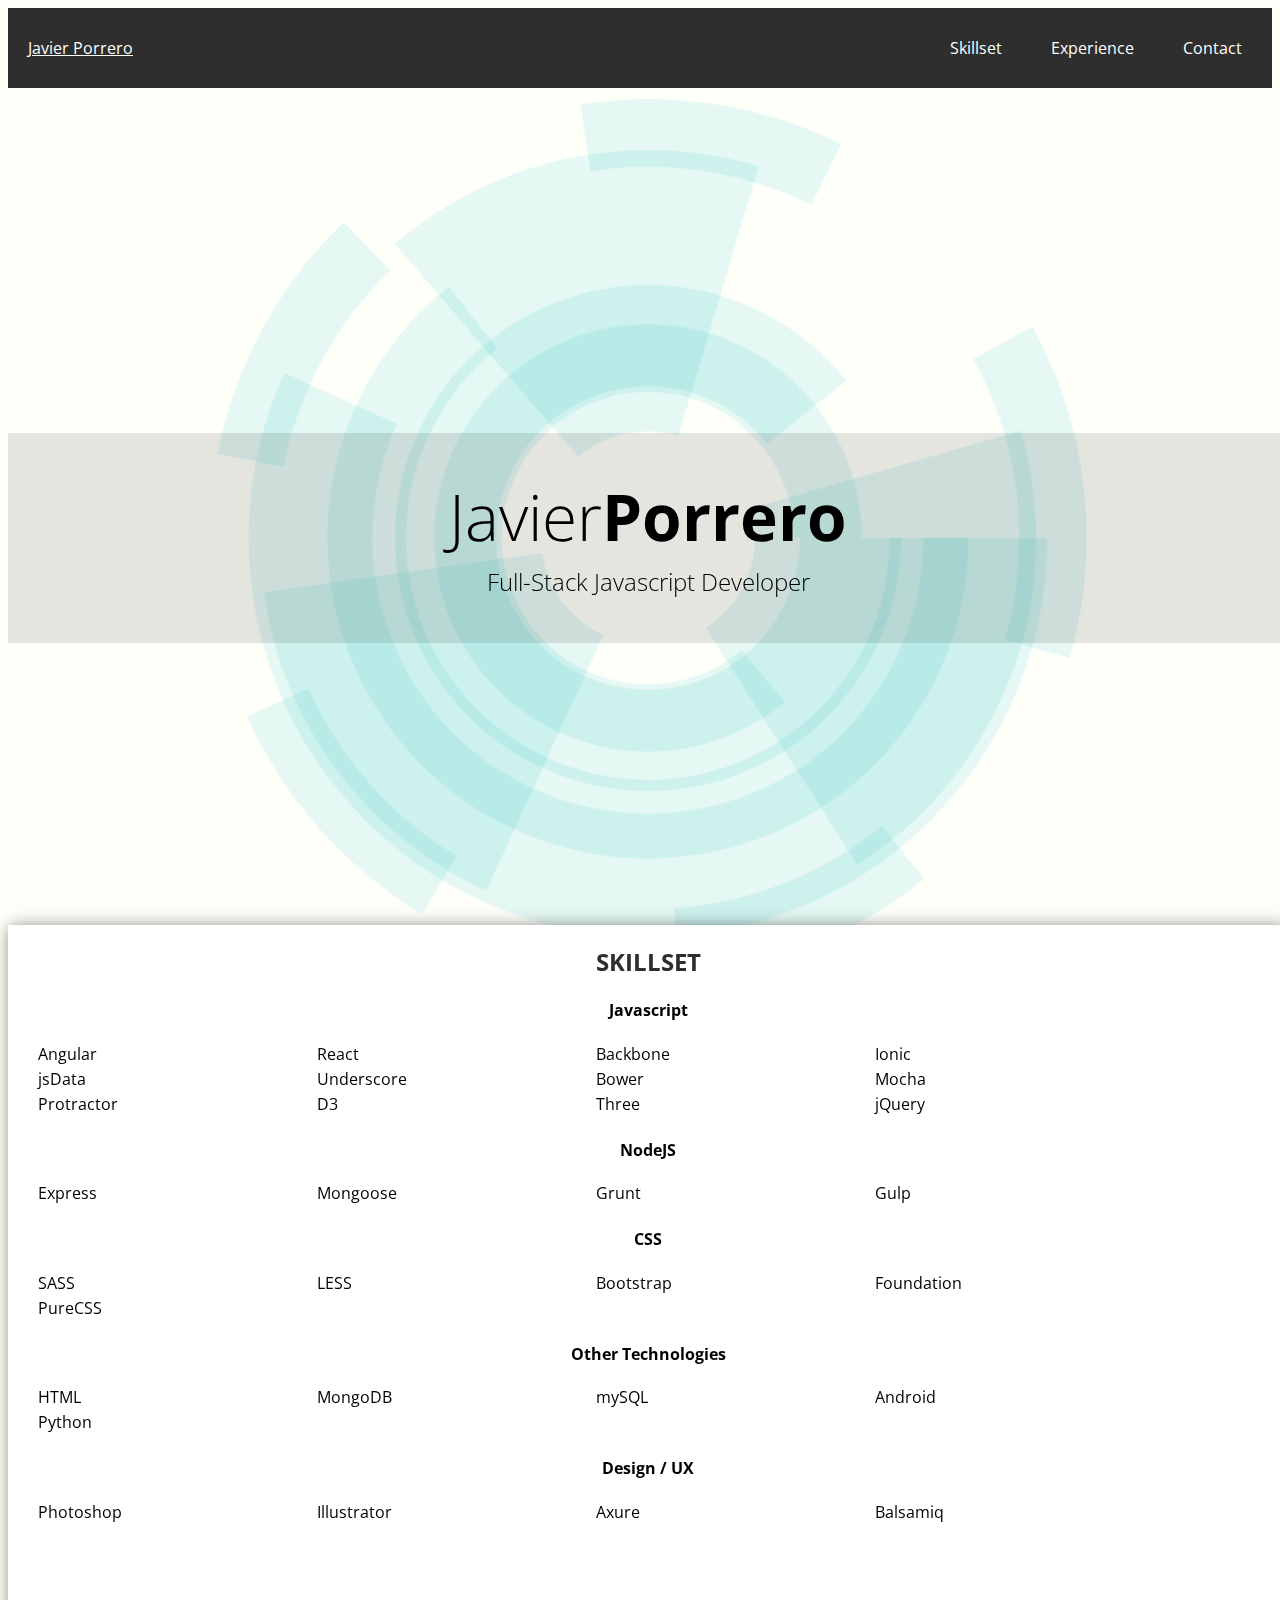
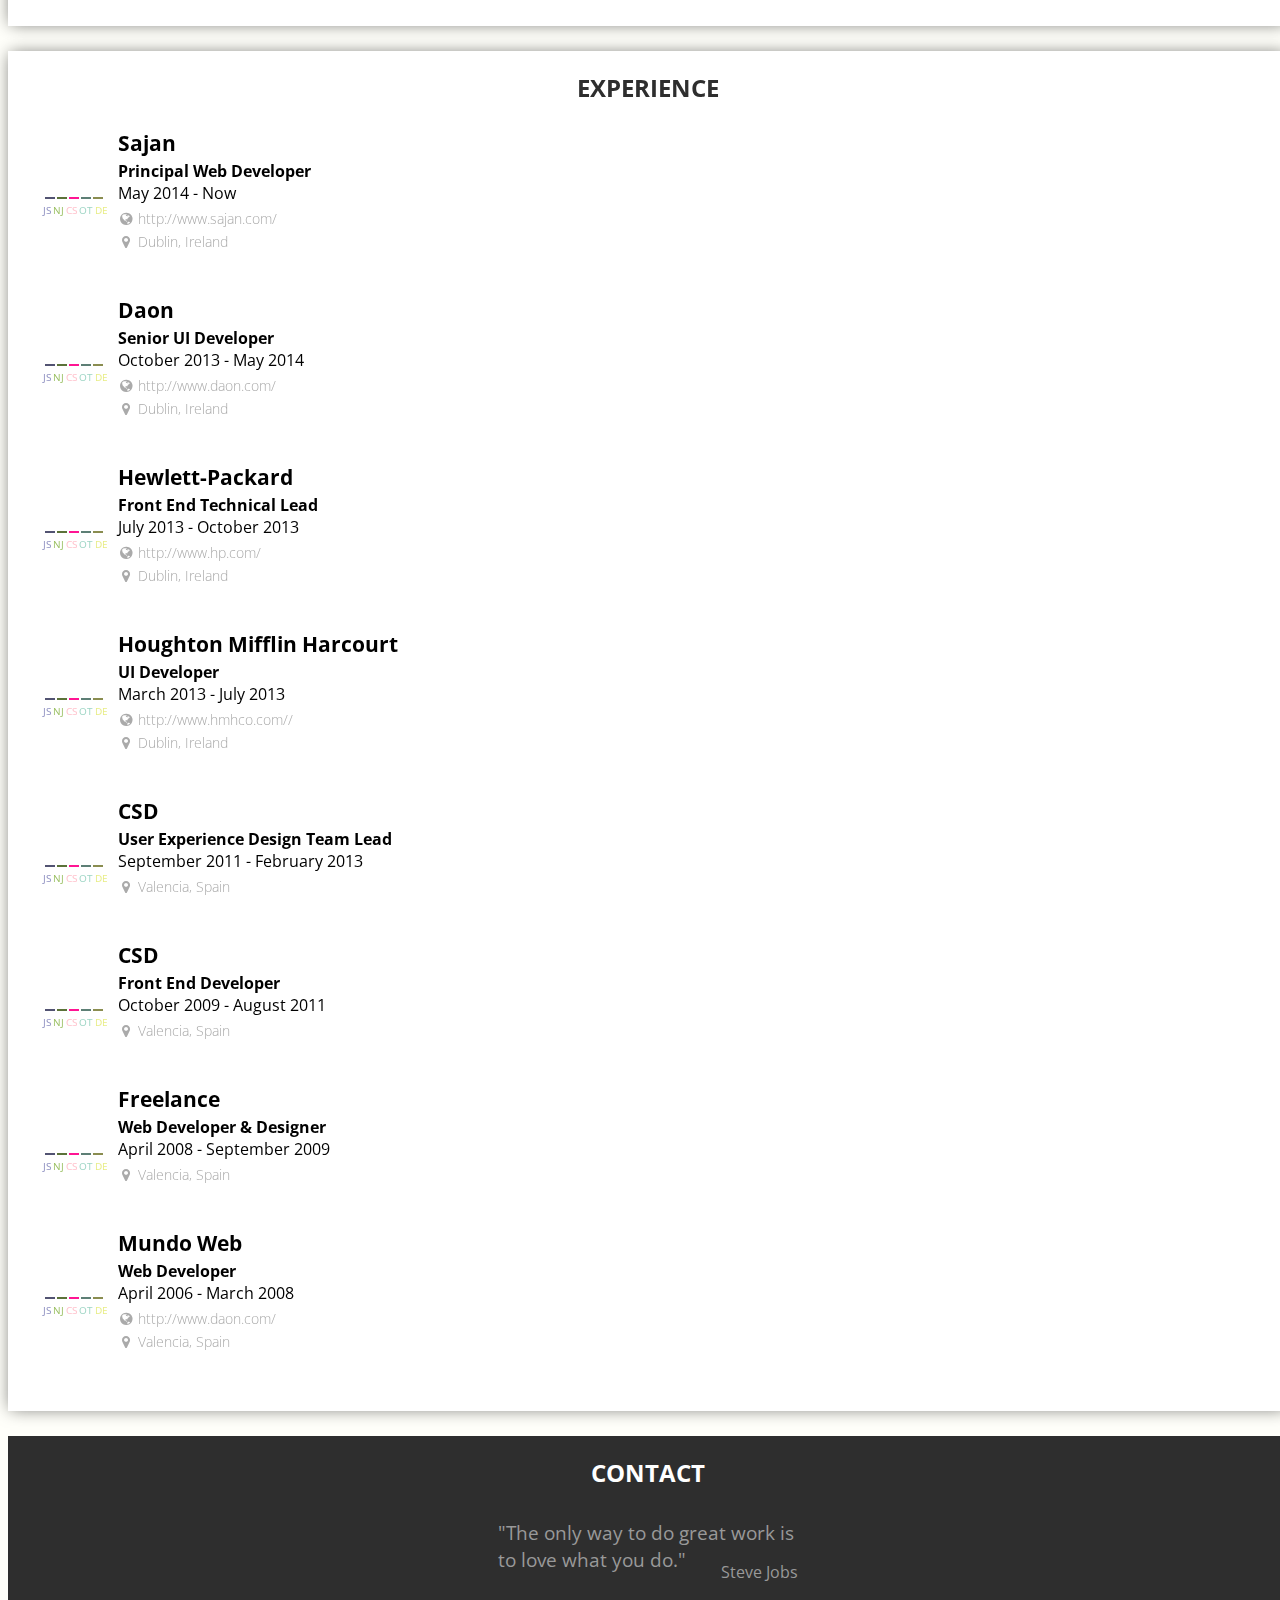
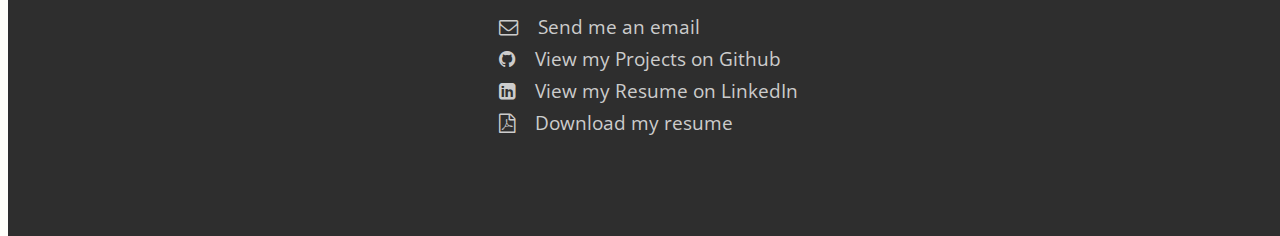
==== commit 7451d611: "Adding my Personal site and moving the documentation site to it's own project" ====
--- a/index.html
+++ b/index.html
@@ -2,13 +2,13 @@
 <html>
 <head>
 	<meta name="viewport" content="width=device-width, initial-scale=1">
-	<title>Resume</title>
+	<title>Javier Porrero. Full-Stack Javascript Developer</title>
 	<link rel="stylesheet" href="//maxcdn.bootstrapcdn.com/font-awesome/4.3.0/css/font-awesome.min.css">
 	<link rel="stylesheet" href="http://yui.yahooapis.com/pure/0.6.0/pure-min.css">
 	<link rel="stylesheet" href="http://yui.yahooapis.com/pure/0.6.0/grids-responsive-min.css">
 	<link rel="stylesheet" href="css/style.css">
 
-	<script src="bower_components/waypoints/lib/noframework.waypoints.min.js"></script>
+	<script src="js/noframework.waypoints.min.js"></script>
 </head>
 <body>
 	<div class="top-bar pure-menu pure-menu-horizontal pure-menu-fixed">
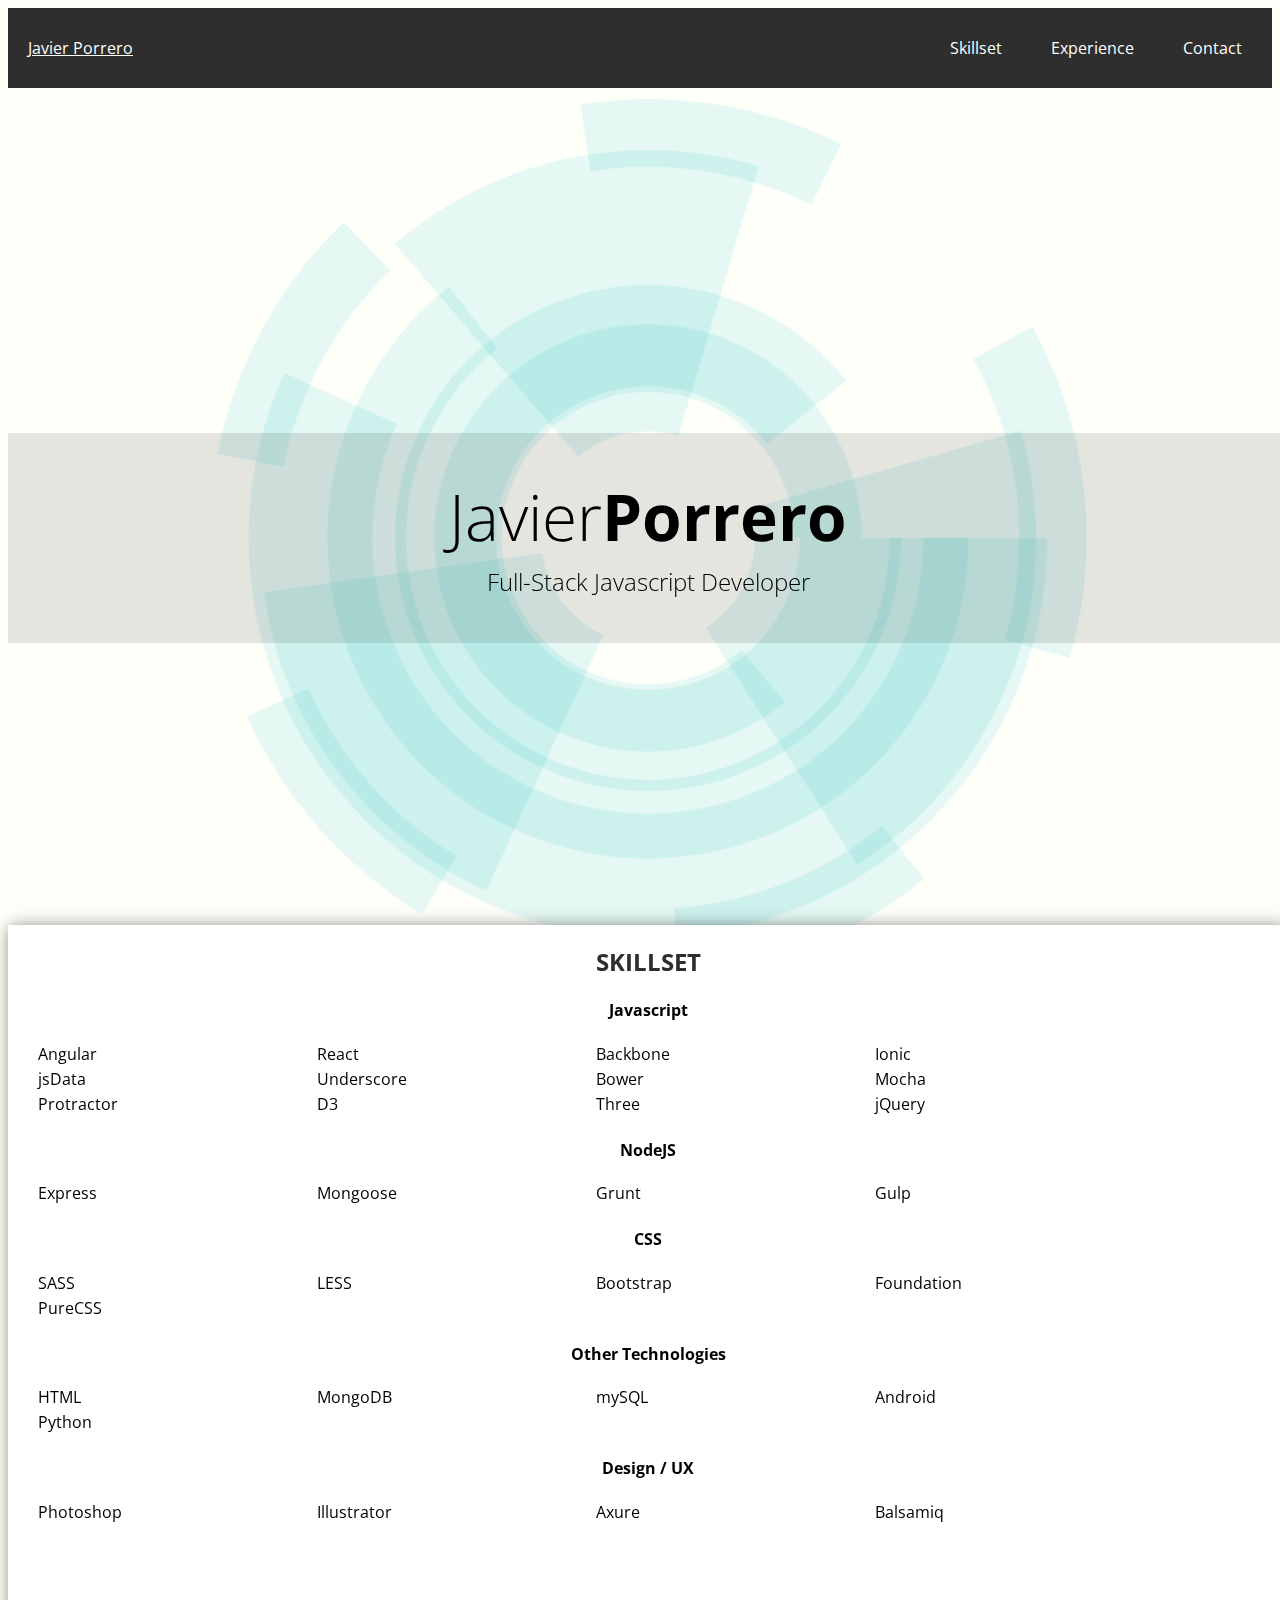
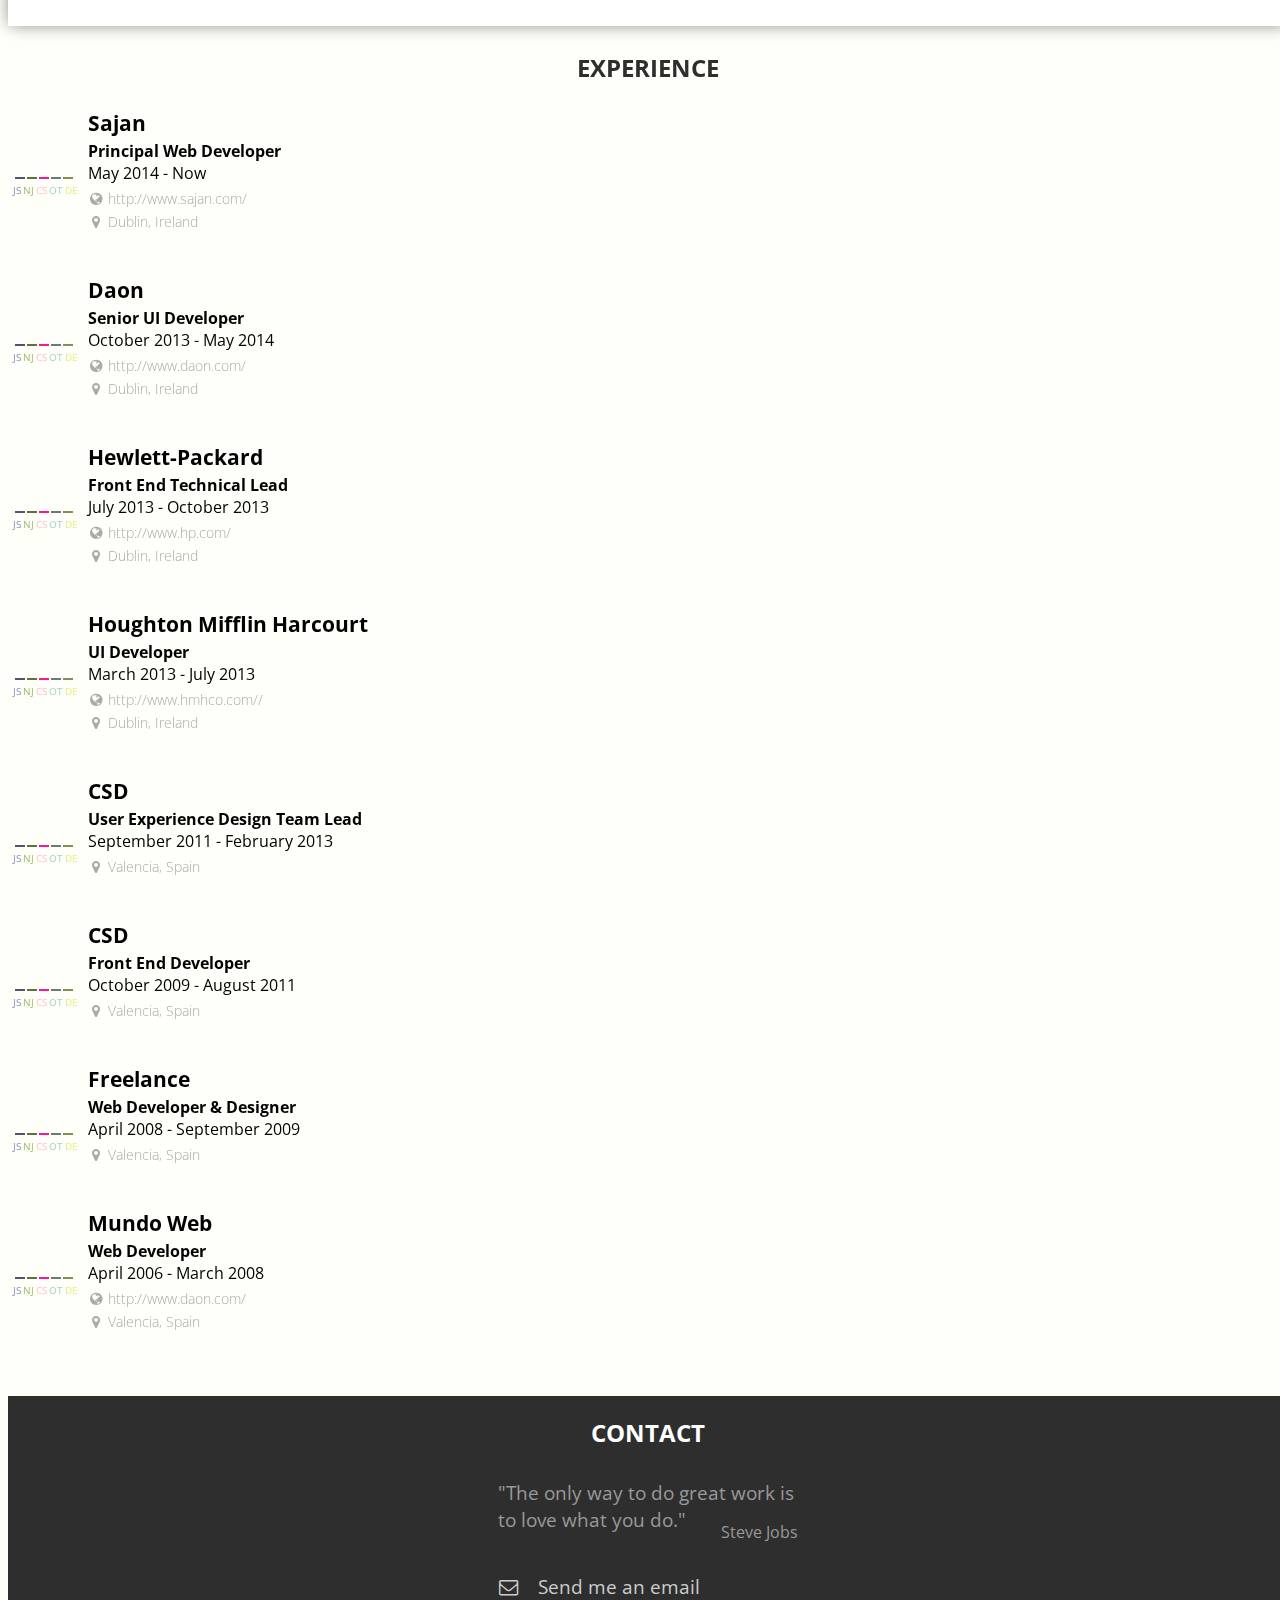
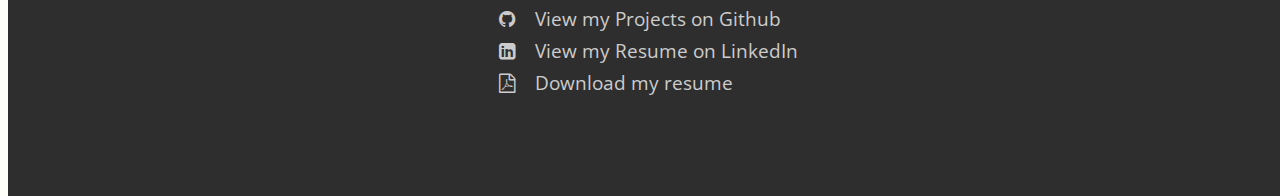
==== commit c44378f6: "Fixing styling" ====
--- a/index.html
+++ b/index.html
@@ -167,7 +167,7 @@
 			</div>
 		</div>
 		<a class="anchor" name="experience"></a>
-		<div class="experience">
+		<div class="experience-section">
 			<h3 class="title">EXPERIENCE</h3>
 			<div class="pure-g">
 				<div class="record sajan pure-u-1 pure-u-md-1-2">
--- a/css/style.css
+++ b/css/style.css
@@ -1 +1,623 @@
-@import url(http://fonts.googleapis.com/css?family=Open+Sans:700,300,800,400);@keyframes rotate-right{from{transform:rotate(0deg)}to{transform:rotate(360deg)}}@keyframes rotate-left{from{transform:rotate(0deg)}to{transform:rotate(-360deg)}}@keyframes boop{0%{transform:scale(1, 1)}40%{transform:scale(2, 2)}60%{transform:scale(2, 2)}100%{transform:scale(1, 1)}}.top-layer{background-color:#FFFFFA;background-size:250px;width:100%;height:500px;position:fixed;padding-top:80px;color:#000}.top-layer .top{position:absolute;top:0;bottom:0;left:0;right:0;z-index:5}.top-layer .top .main-title{position:absolute;width:100%;top:50%;transform:translateY(-50%);background-color:rgba(0,0,0,0.1);padding:40px}.top-layer .bg{position:absolute;top:0;bottom:0;left:0;right:0}.top-layer .bg.animated svg{width:100%;height:100%}.top-layer .bg.animated svg circle{transform-origin:200px 200px;transform:translate3d(0, 0, 0);animation:rotate-right 12s linear infinite 0s}.top-layer .bg.animated svg circle+circle{animation:rotate-left 12s linear infinite 0s;transform:translate3d(0, 0, 20px)}.top-layer .bg.animated svg circle+circle+circle{animation:rotate-left 24s linear infinite 0s}.top-layer .bg.animated svg circle+circle+circle+circle{animation:rotate-right 40s linear infinite 0s}.top-layer .bg.animated svg circle+circle+circle+circle+circle{animation:rotate-left 22s linear infinite 0s}.top-layer .bg.animated svg circle+circle+circle+circle+circle+circle{animation:rotate-right 70s linear infinite 0s}.top-layer h1,.top-layer h2{text-align:center;font-weight:lighter;font-size:1.2rem;margin:5px 0}.top-layer h1{font-size:3rem;margin:0}.top-layer h1 strong{font-weight:bold}.top-layer .pixels{width:100%;height:100%;position:absolute;top:0;left:0;perspective:500px}.top-layer .pixels .pixel{display:inline-block;width:40px;height:40px;background-color:rgba(255,0,0,0.3)}@media only screen and (min-width: 1024px){.top-layer h1,.top-layer h2{font-size:1.5rem}.top-layer h1{font-size:4rem}}.skills{padding:20px 30px}.javascript .skill .knowledge .dot{border-color:#525372}.javascript .skill .knowledge .dot.full{background-color:#8A8CBF}.nodejs .skill .knowledge .dot{border-color:#5B7239}.nodejs .skill .knowledge .dot.full{background-color:#99BF60}.css .skill .knowledge .dot{border-color:deeppink}.css .skill .knowledge .dot.full{background-color:pink}.othertechnologies .skill .knowledge .dot{border-color:#5D7F75}.othertechnologies .skill .knowledge .dot.full{background-color:#9DD5C4}.design .skill .knowledge .dot{border-color:#8A8D50}.design .skill .knowledge .dot.full{background-color:#E8ED86}.skill{display:inline-block;margin:0;height:15px;margin-bottom:10px;text-align:center}.skill .skill-title{margin:0;padding:0;display:inline-block;min-width:100px;text-align:left}.skill .knowledge{display:inline-block}.skill .knowledge .dot{position:relative;top:2px;display:inline-block;width:15px;height:15px;margin-right:4px;border-radius:50%;border:1px solid deeppink;background-color:#fff;opacity:0}.skill .knowledge .dot.full{background-color:pink}.skill-section h4{text-align:center}.skill-section.active .dot{animation:boop linear 0.8s;animation-delay:0s;animation-iteration-count:1;opacity:1}.skill-section.active .dot:nth-child(2){animation-delay:0.2s;transition-delay:0.2s}.skill-section.active .dot:nth-child(3){animation-delay:0.3s;transition-delay:0.3s}.skill-section.active .dot:nth-child(4){animation-delay:0.4s;transition-delay:0.4s}.skill-section.active .dot:nth-child(5){animation-delay:0.5s;transition-delay:0.5s}.skill-section.active .dot:nth-child(6){animation-delay:0.6s;transition-delay:0.6s}.skill-section.active .dot:nth-child(7){animation-delay:0.7s;transition-delay:0.7s}.skill-section.active .dot:nth-child(8){animation-delay:0.8s;transition-delay:0.8s}.skill-section.active .dot:nth-child(9){animation-delay:0.9s;transition-delay:0.9s}.experience .record{margin-bottom:40px;position:relative;max-width:100%;padding-left:80px}.experience .record .graph{display:inline-block;height:70px;width:73px;position:absolute;top:5px;left:0}.experience .record .graph div{display:inline-block;width:10px;height:100%;border:1px solid black;margin-left:2px;position:absolute;bottom:0;left:5px;max-height:0%;transition:max-height 1.2s}.experience .record .graph.animated div{max-height:100%}.experience .record .graph .Javascript{background-color:#8A8CBF;border-color:#525372}.experience .record .graph .NodeJS{background-color:#99BF60;border-color:#5B7239;left:17px}.experience .record .graph .CSS{background-color:pink;border-color:deeppink;left:29px}.experience .record .graph .Other{background-color:#9DD5C4;border-color:#5D7F75;left:41px}.experience .record .graph .Design{background-color:#E8ED86;border-color:#8A8D50;left:53px}.experience .record .tooltip{position:absolute;left:0;top:80px;width:73px;font-size:0.6rem;border-radius:5px;padding:0;padding-left:5px}.experience .record .tooltip p{display:inline;float:left;padding:0;margin:0;margin-right:2px;color:#8A8CBF}.experience .record .tooltip p+p{color:#99BF60}.experience .record .tooltip p+p+p{color:pink}.experience .record .tooltip p+p+p+p{color:#9DD5C4}.experience .record .tooltip p+p+p+p+p{color:#E8ED86}.experience h3.title{margin-bottom:20px}.experience h4{padding-top:5px;margin:0;font-size:1.3rem}.experience h5{margin:3px 0 0 0;font-size:1rem}.experience img{width:100px}.experience a{text-decoration:none;font-size:0.9rem;font-weight:lighter;color:#aaa;margin-bottom:4px;transition:color 0.6s}.experience a:HOVER{color:#9DD5C4}.experience a i{display:inline-block;min-width:15px;text-align:center;margin-right:5px}.experience .date{margin-bottom:5px;font-size:1rem}.experience .website{display:block}.experience .location{display:block}.experience ul{font-size:0.9rem;list-style:none;margin:0;padding:0 0 0 15px;font-weight:lighter}.experience ul li{margin-top:10px}.experience .highlighted{font-weight:bold;color:#9DD5C4}*,*:after,*:before{box-sizing:border-box}html,button,input,select,textarea,.pure-g [class*="pure-u"]{font-family:'Open Sans',sans-serif}html{background-color:#FFFFFA}.anchor{position:relative;top:-85px;display:inline-block;height:20px}.top-bar{background-color:#2e2e2e;top:-80px;height:80px;overflow:hidden;transition:top 0.6s}.top-bar .title{color:#fff;padding:0 20px;margin:0;line-height:40px;display:block;text-align:center}@media only screen and (min-width: 361px){.top-bar .title{display:inline-block;line-height:80px}}.top-bar .menu{display:block;color:#fff;list-style:none;height:40px;padding:0;margin:0;text-align:center;font-size:0.8rem}.top-bar .menu li{display:inline-block;height:40px;line-height:40px}.top-bar .menu li a{color:#fff;text-decoration:none;padding:3px 5px;cursor:pointer}.top-bar .menu.skillset li:nth-child(1) a{background-color:rgba(255,255,255,0.4);border-radius:5px}.top-bar .menu.experience li:nth-child(2) a{background-color:rgba(255,255,255,0.4);border-radius:5px}.top-bar .menu.contact li:nth-child(3) a{background-color:rgba(255,255,255,0.4);border-radius:5px}@media only screen and (min-width: 361px){.top-bar .menu{display:inline-block;height:80px;float:right;font-size:1rem}.top-bar .menu li{height:80px;line-height:80px;margin-right:15px}.top-bar .menu li a{padding:10px 15px}}.top-bar.active{top:0;box-shadow:0px 0px 16px -2px rgba(0,0,0,0.54)}.block{position:absolute;top:500px;width:100%;height:150%}.block .title{color:#2e2e2e;margin:0 auto;text-align:center;font-size:1.5rem}.block .skills{background-color:#fff;padding-bottom:100px;box-shadow:0px 0px 16px -2px rgba(0,0,0,0.54)}.block .experience{padding:20px 30px;background-color:#fff;box-shadow:0px 0px 16px -2px rgba(0,0,0,0.54)}.block .contact{background-color:#2e2e2e;height:400px;padding:20px 30px;position:relative}@media only screen and (min-width: 361px){.block .contact .links{position:absolute;left:50%;transform:translateX(-50%)}}.block .contact .quote{position:relative;font-size:1.2rem;color:#999;padding-bottom:10px;max-width:300px;margin:0 auto 30px}.block .contact .quote small{position:absolute;bottom:0;right:0}.block .contact .title{color:#fff;margin-bottom:30px}.block .contact a{display:block;color:#ccc;text-decoration:none;font-size:1.2rem;margin-bottom:5px;transition:color 0.5s}.block .contact a:hover{color:#fff}.block .contact a i{margin-right:20px}+@import url(http://fonts.googleapis.com/css?family=Open+Sans:700,300,800,400);
+@keyframes rotate-right {
+  from {
+    transform: rotate(0deg);
+  }
+  to {
+    transform: rotate(360deg);
+  }
+}
+
+@keyframes rotate-left {
+  from {
+    transform: rotate(0deg);
+  }
+  to {
+    transform: rotate(-360deg);
+  }
+}
+
+@keyframes boop {
+  0% {
+    transform: scale(1, 1);
+  }
+  40% {
+    transform: scale(2, 2);
+  }
+  60% {
+    transform: scale(2, 2);
+  }
+  100% {
+    transform: scale(1, 1);
+  }
+}
+
+.top-layer {
+  background-color: #FFFFFA;
+  background-size: 250px;
+  width: 100%;
+  height: 500px;
+  position: fixed;
+  padding-top: 80px;
+  color: #000;
+}
+
+.top-layer .top {
+  position: absolute;
+  top: 0;
+  bottom: 0;
+  left: 0;
+  right: 0;
+  z-index: 5;
+}
+
+.top-layer .top .main-title {
+  position: absolute;
+  width: 100%;
+  top: 50%;
+  transform: translateY(-50%);
+  background-color: rgba(0, 0, 0, 0.1);
+  padding: 40px;
+}
+
+.top-layer .bg {
+  position: absolute;
+  top: 0;
+  bottom: 0;
+  left: 0;
+  right: 0;
+}
+
+.top-layer .bg.animated svg {
+  width: 100%;
+  height: 100%;
+}
+
+.top-layer .bg.animated svg circle {
+  transform-origin: 200px 200px;
+  transform: translate3d(0, 0, 0);
+  animation: rotate-right 12s linear infinite 0s;
+}
+
+.top-layer .bg.animated svg circle + circle {
+  animation: rotate-left 12s linear infinite 0s;
+  transform: translate3d(0, 0, 20px);
+}
+
+.top-layer .bg.animated svg circle + circle + circle {
+  animation: rotate-left 24s linear infinite 0s;
+}
+
+.top-layer .bg.animated svg circle + circle + circle + circle {
+  animation: rotate-right 40s linear infinite 0s;
+}
+
+.top-layer .bg.animated svg circle + circle + circle + circle + circle {
+  animation: rotate-left 22s linear infinite 0s;
+}
+
+.top-layer .bg.animated svg circle + circle + circle + circle + circle + circle {
+  animation: rotate-right 70s linear infinite 0s;
+}
+
+.top-layer h1, .top-layer h2 {
+  text-align: center;
+  font-weight: lighter;
+  font-size: 1.2rem;
+  margin: 5px 0;
+}
+
+.top-layer h1 {
+  font-size: 3rem;
+  margin: 0;
+}
+
+.top-layer h1 strong {
+  font-weight: bold;
+}
+
+.top-layer .pixels {
+  width: 100%;
+  height: 100%;
+  position: absolute;
+  top: 0;
+  left: 0;
+  perspective: 500px;
+}
+
+.top-layer .pixels .pixel {
+  display: inline-block;
+  width: 40px;
+  height: 40px;
+  background-color: rgba(255, 0, 0, 0.3);
+}
+
+@media only screen and (min-width: 1024px) {
+  .top-layer h1, .top-layer h2 {
+    font-size: 1.5rem;
+  }
+  .top-layer h1 {
+    font-size: 4rem;
+  }
+}
+
+.skills {
+  padding: 20px 30px;
+}
+
+.javascript .skill .knowledge .dot {
+  border-color: #525372;
+}
+
+.javascript .skill .knowledge .dot.full {
+  background-color: #8A8CBF;
+}
+
+.nodejs .skill .knowledge .dot {
+  border-color: #5B7239;
+}
+
+.nodejs .skill .knowledge .dot.full {
+  background-color: #99BF60;
+}
+
+.css .skill .knowledge .dot {
+  border-color: deeppink;
+}
+
+.css .skill .knowledge .dot.full {
+  background-color: pink;
+}
+
+.othertechnologies .skill .knowledge .dot {
+  border-color: #5D7F75;
+}
+
+.othertechnologies .skill .knowledge .dot.full {
+  background-color: #9DD5C4;
+}
+
+.design .skill .knowledge .dot {
+  border-color: #8A8D50;
+}
+
+.design .skill .knowledge .dot.full {
+  background-color: #E8ED86;
+}
+
+.skill {
+  display: inline-block;
+  margin: 0;
+  height: 15px;
+  margin-bottom: 10px;
+  text-align: center;
+}
+
+.skill .skill-title {
+  margin: 0;
+  padding: 0;
+  display: inline-block;
+  min-width: 100px;
+  text-align: left;
+}
+
+.skill .knowledge {
+  display: inline-block;
+}
+
+.skill .knowledge .dot {
+  position: relative;
+  top: 2px;
+  display: inline-block;
+  width: 15px;
+  height: 15px;
+  margin-right: 4px;
+  border-radius: 50%;
+  border: 1px solid deeppink;
+  background-color: #fff;
+  opacity: 0;
+}
+
+.skill .knowledge .dot.full {
+  background-color: pink;
+}
+
+.skill-section h4 {
+  text-align: center;
+}
+
+.skill-section.active .dot {
+  animation: boop linear 0.8s;
+  animation-delay: 0s;
+  animation-iteration-count: 1;
+  opacity: 1;
+}
+
+.skill-section.active .dot:nth-child(2) {
+  animation-delay: 0.2s;
+  transition-delay: 0.2s;
+}
+
+.skill-section.active .dot:nth-child(3) {
+  animation-delay: 0.3s;
+  transition-delay: 0.3s;
+}
+
+.skill-section.active .dot:nth-child(4) {
+  animation-delay: 0.4s;
+  transition-delay: 0.4s;
+}
+
+.skill-section.active .dot:nth-child(5) {
+  animation-delay: 0.5s;
+  transition-delay: 0.5s;
+}
+
+.skill-section.active .dot:nth-child(6) {
+  animation-delay: 0.6s;
+  transition-delay: 0.6s;
+}
+
+.skill-section.active .dot:nth-child(7) {
+  animation-delay: 0.7s;
+  transition-delay: 0.7s;
+}
+
+.skill-section.active .dot:nth-child(8) {
+  animation-delay: 0.8s;
+  transition-delay: 0.8s;
+}
+
+.skill-section.active .dot:nth-child(9) {
+  animation-delay: 0.9s;
+  transition-delay: 0.9s;
+}
+
+.experience-section .record {
+  margin-bottom: 40px;
+  position: relative;
+  max-width: 100%;
+  padding-left: 80px;
+}
+
+.experience-section .record .graph {
+  display: inline-block;
+  height: 70px;
+  width: 73px;
+  position: absolute;
+  top: 5px;
+  left: 0;
+}
+
+.experience-section .record .graph div {
+  display: inline-block;
+  width: 10px;
+  height: 100%;
+  border: 1px solid black;
+  margin-left: 2px;
+  position: absolute;
+  bottom: 0;
+  left: 5px;
+  max-height: 0%;
+  transition: max-height 1.2s;
+}
+
+.experience-section .record .graph.animated div {
+  max-height: 100%;
+}
+
+.experience-section .record .graph .Javascript {
+  background-color: #8A8CBF;
+  border-color: #525372;
+}
+
+.experience-section .record .graph .NodeJS {
+  background-color: #99BF60;
+  border-color: #5B7239;
+  left: 17px;
+}
+
+.experience-section .record .graph .CSS {
+  background-color: pink;
+  border-color: deeppink;
+  left: 29px;
+}
+
+.experience-section .record .graph .Other {
+  background-color: #9DD5C4;
+  border-color: #5D7F75;
+  left: 41px;
+}
+
+.experience-section .record .graph .Design {
+  background-color: #E8ED86;
+  border-color: #8A8D50;
+  left: 53px;
+}
+
+.experience-section .record .tooltip {
+  position: absolute;
+  left: 0;
+  top: 80px;
+  width: 73px;
+  font-size: .6rem;
+  border-radius: 5px;
+  padding: 0;
+  padding-left: 5px;
+}
+
+.experience-section .record .tooltip p {
+  display: inline;
+  float: left;
+  padding: 0;
+  margin: 0;
+  margin-right: 2px;
+  color: #8A8CBF;
+}
+
+.experience-section .record .tooltip p + p {
+  color: #99BF60;
+}
+
+.experience-section .record .tooltip p + p + p {
+  color: pink;
+}
+
+.experience-section .record .tooltip p + p + p + p {
+  color: #9DD5C4;
+}
+
+.experience-section .record .tooltip p + p + p + p + p {
+  color: #E8ED86;
+}
+
+.experience-section h3.title {
+  margin-bottom: 20px;
+}
+
+.experience-section h4 {
+  padding-top: 5px;
+  margin: 0;
+  font-size: 1.3rem;
+}
+
+.experience-section h5 {
+  margin: 3px 0 0 0;
+  font-size: 1rem;
+}
+
+.experience-section img {
+  width: 100px;
+}
+
+.experience-section a {
+  text-decoration: none;
+  font-size: .9rem;
+  font-weight: lighter;
+  color: #aaa;
+  margin-bottom: 4px;
+  transition: color 0.6s;
+}
+
+.experience-section a:HOVER {
+  color: #9DD5C4;
+}
+
+.experience-section a i {
+  display: inline-block;
+  min-width: 15px;
+  text-align: center;
+  margin-right: 5px;
+}
+
+.experience-section .date {
+  margin-bottom: 5px;
+  font-size: 1rem;
+}
+
+.experience-section .website {
+  display: block;
+}
+
+.experience-section .location {
+  display: block;
+}
+
+.experience-section ul {
+  font-size: .9rem;
+  list-style: none;
+  margin: 0;
+  padding: 0 0 0 15px;
+  font-weight: lighter;
+}
+
+.experience-section ul li {
+  margin-top: 10px;
+}
+
+.experience-section .highlighted {
+  font-weight: bold;
+  color: #9DD5C4;
+}
+
+*, *:after, *:before {
+  box-sizing: border-box;
+}
+
+html, button, input, select, textarea, .pure-g [class*="pure-u"] {
+  font-family: 'Open Sans', sans-serif;
+}
+
+html {
+  background-color: #FFFFFA;
+}
+
+.anchor {
+  position: relative;
+  top: -85px;
+  display: inline-block;
+  height: 20px;
+}
+
+.top-bar {
+  background-color: #2e2e2e;
+  top: -80px;
+  height: 80px;
+  overflow: hidden;
+  transition: top 0.6s;
+}
+
+.top-bar .title {
+  color: #fff;
+  padding: 0 20px;
+  margin: 0;
+  line-height: 40px;
+  display: block;
+  text-align: center;
+}
+
+@media only screen and (min-width: 361px) {
+  .top-bar .title {
+    display: inline-block;
+    line-height: 80px;
+  }
+}
+
+.top-bar .menu {
+  display: block;
+  color: #fff;
+  list-style: none;
+  height: 40px;
+  padding: 0;
+  margin: 0;
+  text-align: center;
+  font-size: .8rem;
+}
+
+.top-bar .menu li {
+  display: inline-block;
+  height: 40px;
+  line-height: 40px;
+}
+
+.top-bar .menu li a {
+  color: #fff;
+  text-decoration: none;
+  padding: 3px 5px;
+  cursor: pointer;
+}
+
+.top-bar .menu.skillset li:nth-child(1) a {
+  background-color: rgba(255, 255, 255, 0.4);
+  border-radius: 5px;
+}
+
+.top-bar .menu.experience li:nth-child(2) a {
+  background-color: rgba(255, 255, 255, 0.4);
+  border-radius: 5px;
+}
+
+.top-bar .menu.contact li:nth-child(3) a {
+  background-color: rgba(255, 255, 255, 0.4);
+  border-radius: 5px;
+}
+
+@media only screen and (min-width: 361px) {
+  .top-bar .menu {
+    display: inline-block;
+    height: 80px;
+    float: right;
+    font-size: 1rem;
+  }
+  .top-bar .menu li {
+    height: 80px;
+    line-height: 80px;
+    margin-right: 15px;
+  }
+  .top-bar .menu li a {
+    padding: 10px 15px;
+  }
+}
+
+.top-bar.active {
+  top: 0;
+  box-shadow: 0px 0px 16px -2px rgba(0, 0, 0, 0.54);
+}
+
+.block {
+  position: absolute;
+  top: 500px;
+  width: 100%;
+  height: 150%;
+}
+
+.block .title {
+  color: #2e2e2e;
+  margin: 0 auto;
+  text-align: center;
+  font-size: 1.5rem;
+}
+
+.block .skills {
+  background-color: #fff;
+  padding-bottom: 100px;
+  box-shadow: 0px 0px 16px -2px rgba(0, 0, 0, 0.54);
+}
+
+.block .experience {
+  padding: 20px 30px;
+  background-color: #fff;
+  box-shadow: 0px 0px 16px -2px rgba(0, 0, 0, 0.54);
+}
+
+.block .contact {
+  background-color: #2e2e2e;
+  height: 400px;
+  padding: 20px 30px;
+  position: relative;
+}
+
+@media only screen and (min-width: 361px) {
+  .block .contact .links {
+    position: absolute;
+    left: 50%;
+    transform: translateX(-50%);
+  }
+}
+
+.block .contact .quote {
+  position: relative;
+  font-size: 1.2rem;
+  color: #999;
+  padding-bottom: 10px;
+  max-width: 300px;
+  margin: 0 auto 30px;
+}
+
+.block .contact .quote small {
+  position: absolute;
+  bottom: 0;
+  right: 0;
+}
+
+.block .contact .title {
+  color: #fff;
+  margin-bottom: 30px;
+}
+
+.block .contact a {
+  display: block;
+  color: #ccc;
+  text-decoration: none;
+  font-size: 1.2rem;
+  margin-bottom: 5px;
+  transition: color 0.5s;
+}
+
+.block .contact a:hover {
+  color: #fff;
+}
+
+.block .contact a i {
+  margin-right: 20px;
+}
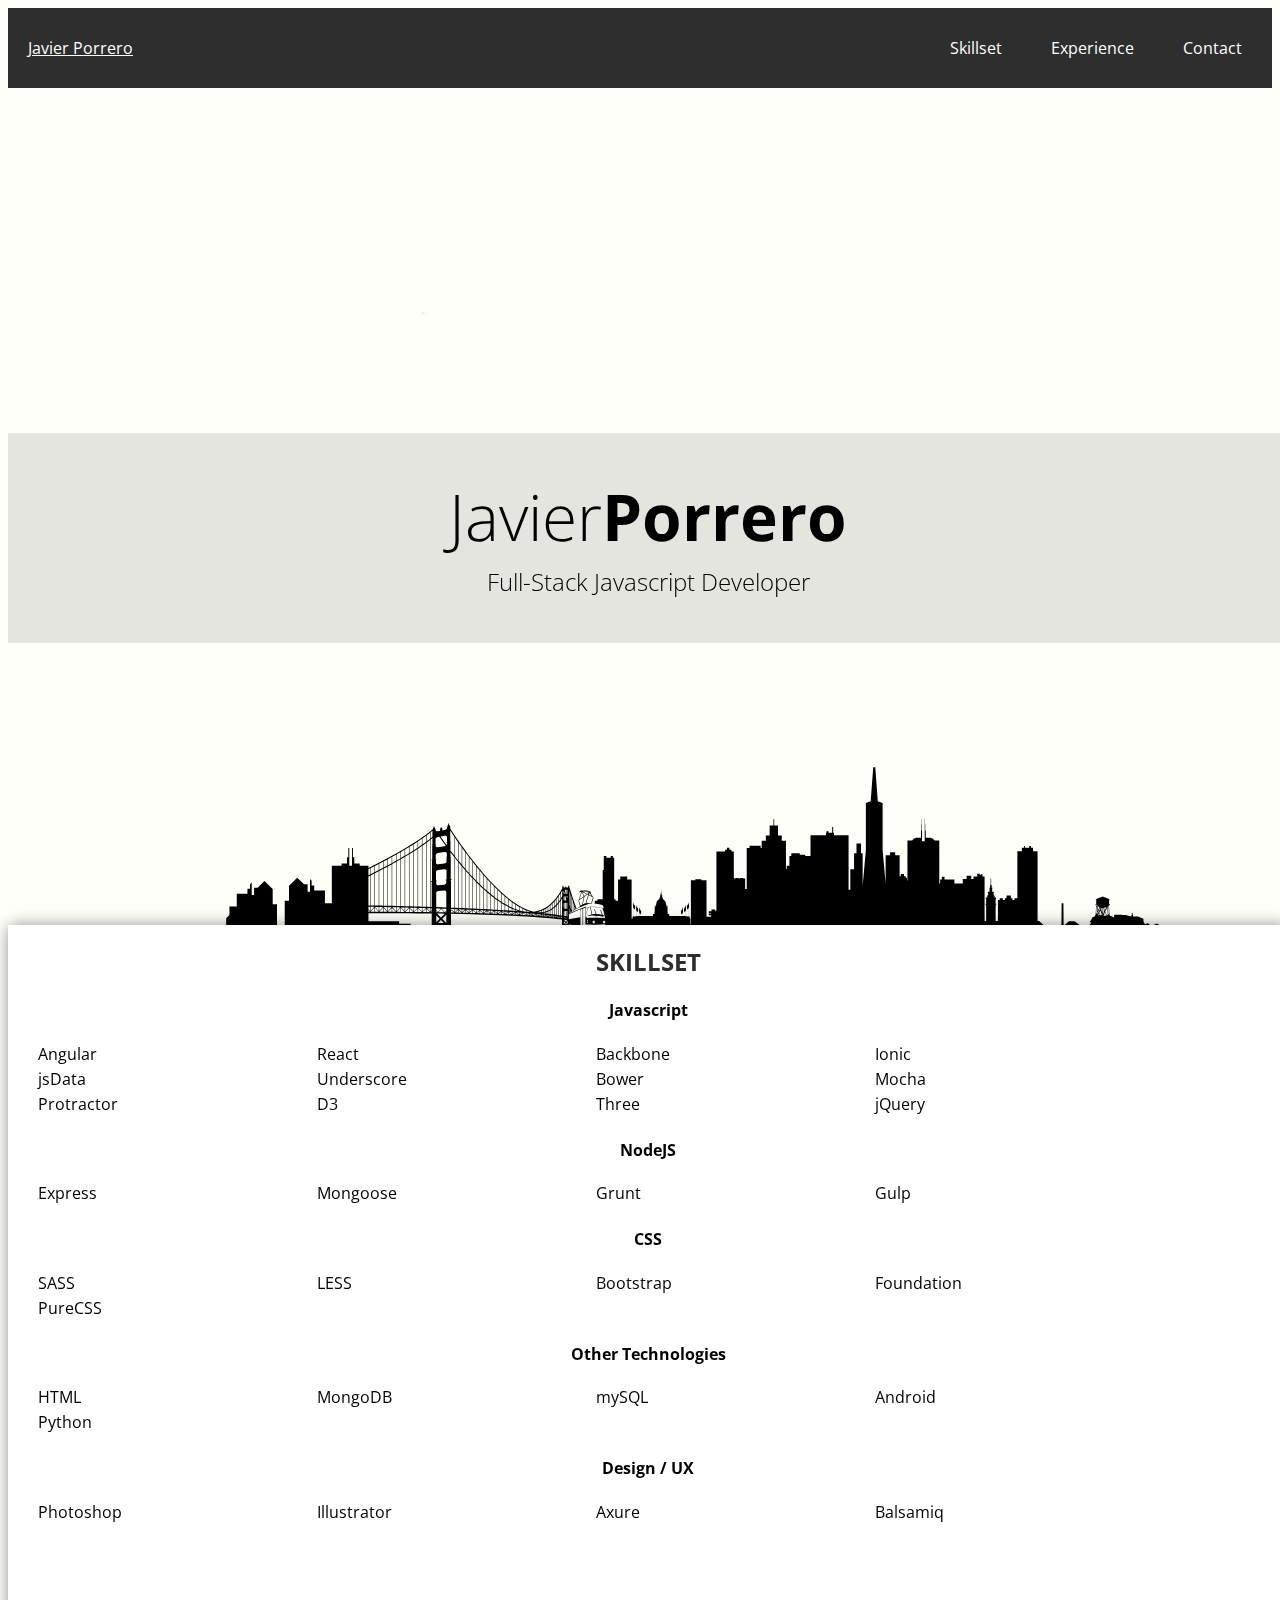
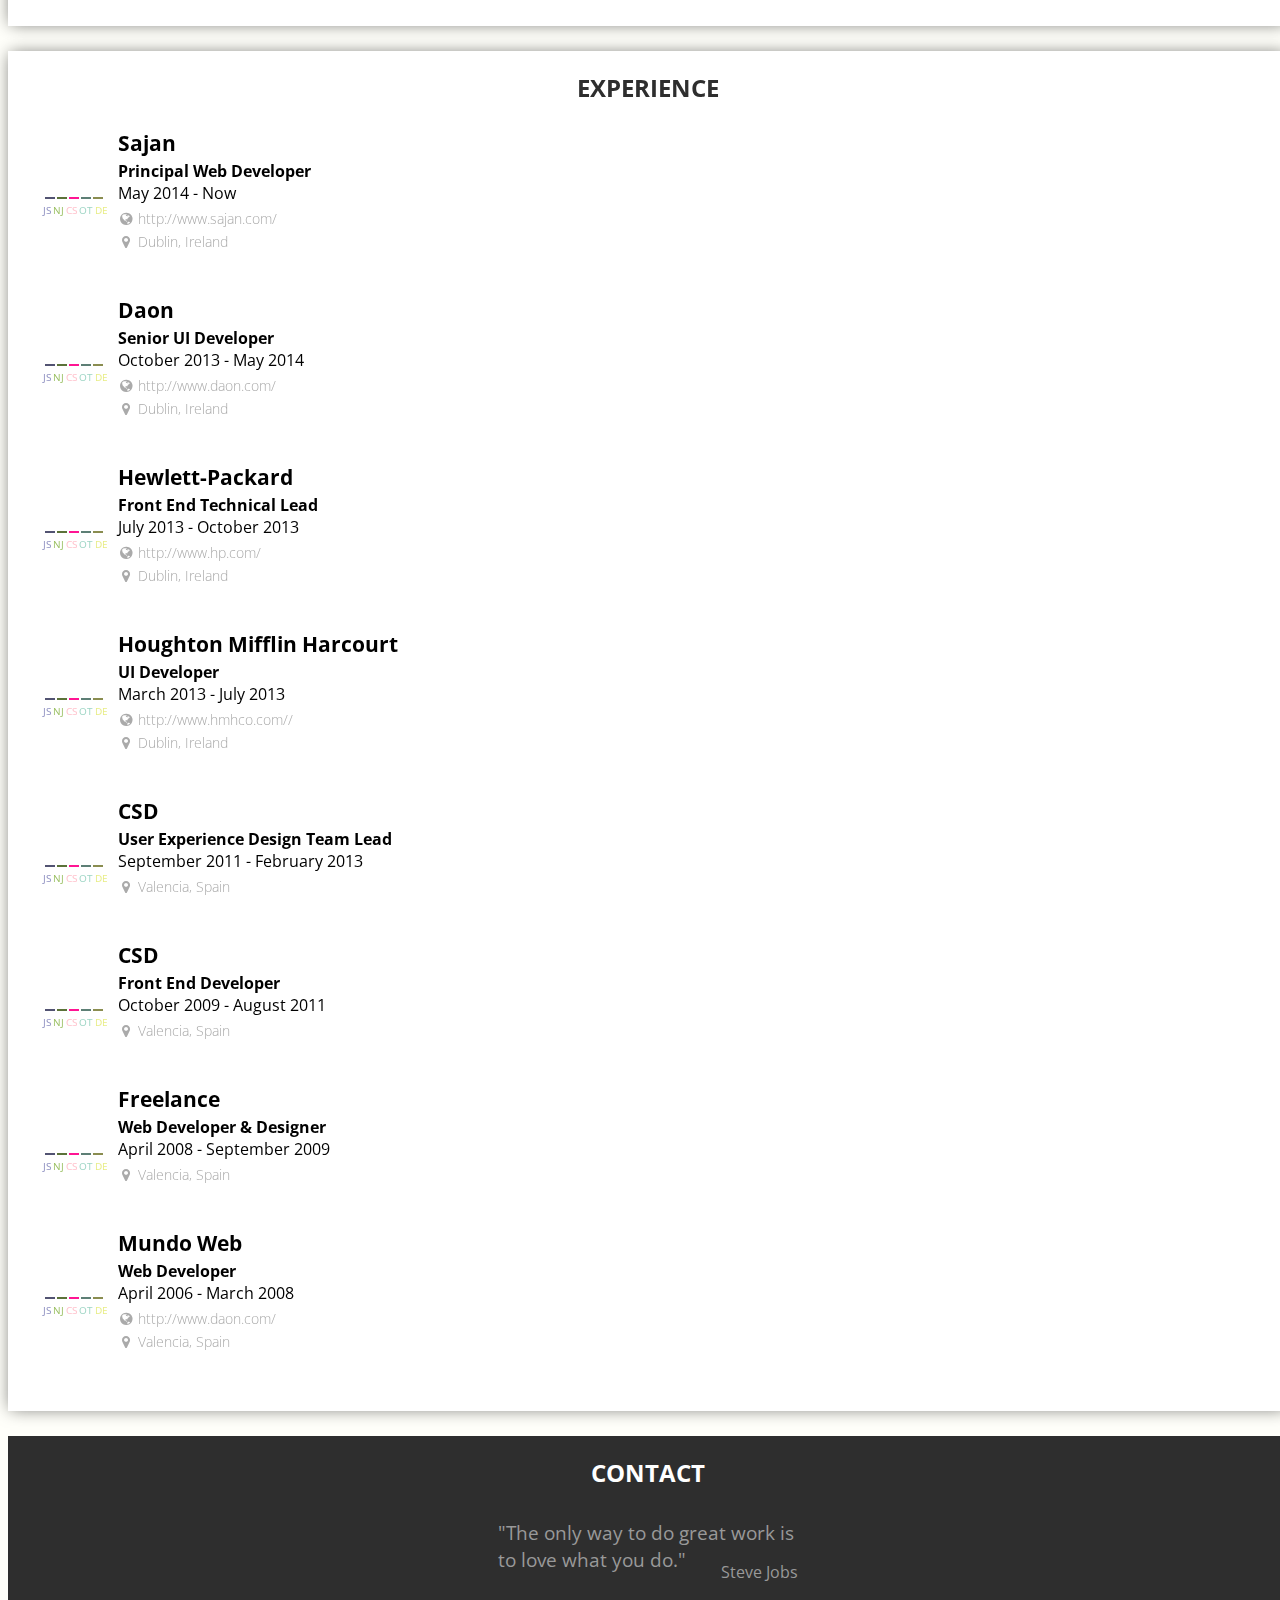
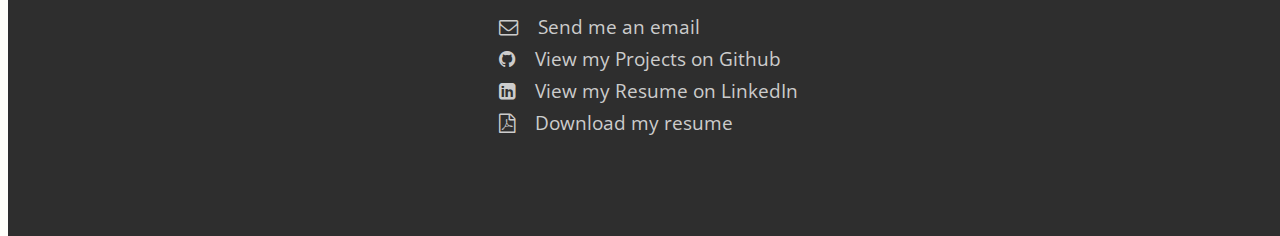
==== commit 060da231: "Adding more descriptive title" ====
--- a/index.html
+++ b/index.html
@@ -2,7 +2,7 @@
 <html>
 <head>
 	<meta name="viewport" content="width=device-width, initial-scale=1">
-	<title>Javier Porrero. Full-Stack Javascript Developer</title>
+	<title>Javier Porrero - Full-Stack Javascript Developer</title>
 	<link rel="stylesheet" href="//maxcdn.bootstrapcdn.com/font-awesome/4.3.0/css/font-awesome.min.css">
 	<link rel="stylesheet" href="http://yui.yahooapis.com/pure/0.6.0/pure-min.css">
 	<link rel="stylesheet" href="http://yui.yahooapis.com/pure/0.6.0/grids-responsive-min.css">
@@ -29,19 +29,19 @@
 		<div class="bg animated">
 			<svg version="1.1" id="Layer_1" xmlns="http://www.w3.org/2000/svg" xmlns:xlink="http://www.w3.org/1999/xlink" x="0px" y="0px"
  viewBox="0 0 400 400" enable-background="new 0 0 400 400" xml:space="preserve">
-			<circle r="80" cx="200" cy="200" fill="transparent" stroke-dasharray="565"
-			style="stroke-dashoffset: 1060px; stroke:rgba(0,183,185,.1); stroke-width:30px;"></circle>
-			<circle r="125" cx="200" cy="200" fill="transparent" stroke-dasharray="565"
-			style="stroke-dashoffset: 60px; stroke:rgba(0,183,185,.1); stroke-width:35px;"></circle>
-			<circle r="150" cx="200" cy="200" fill="transparent" stroke-dasharray="565"
-			style="stroke-dashoffset: 2290px; stroke:rgba(0,183,185,.1); stroke-width:55px;"></circle>
-			<circle r="90" cx="200" cy="200" fill="transparent" stroke-dasharray="565"
-			style="stroke-dashoffset: 60px; stroke:rgba(0,183,185,.1); stroke-width:45px;"></circle>
-			<circle r="110" cx="200" cy="200" fill="transparent" stroke-dasharray="110"
-			style="stroke-dashoffset: 0px; stroke:rgba(0,183,185,.1); stroke-width:125px; stroke-location:outside;"></circle>
-			<circle r="180" cx="200" cy="200" fill="transparent" stroke-dasharray="110"
-			style="stroke-dashoffset: 60px; stroke:rgba(0,183,185,.1); stroke-width:30px; stroke-location:outside;"></circle>
-			</svg>
+ 			<g>
+ 				<circle class="star irene" r="1" cx="10" cy="5" fill="#fff"></circle>
+ 				<circle class="star" r=".7" cx="60" cy="30" fill="#fff"></circle>
+ 				<circle class="star" r=".7" cx="250" cy="66" fill="#fff"></circle>
+ 				<circle class="star" r=".6" cx="100" cy="100" fill="#cfc"></circle>
+ 				<circle class="star" r=".7" cx="375" cy="75" fill="#fff"></circle>
+ 				<circle class="star" r=".7" cx="183" cy="19" fill="#fff"></circle>
+ 			</g>
+			<rect y="400" width="400" height="1000" style="fill:rgb(0,0,0);" />
+			<g transform="translate(-35, 145)">
+				<path xmlns="http://www.w3.org/2000/svg" fill="#000000" d="M472.509,234.674c-0.222-0.252-0.822-0.566-0.922-0.596c-0.442-0.133-0.735-0.121-0.932-0.514  c-0.085-0.17-0.073-0.442-0.193-0.588c-0.143-0.17-0.33-0.314-0.482-0.481c-0.125-0.136-0.24-0.229-0.413-0.289  c-0.288-0.103-0.493-0.12-0.502-0.491c-0.01-0.363-0.234-0.48-0.527-0.663c-0.265-0.167-0.39-0.3-0.512-0.585  c-0.081-0.191-0.217-0.298-0.409-0.363c-0.041-0.012-0.083-0.035-0.127-0.063c-0.021-0.017-0.046-0.032-0.068-0.045  c-0.229-0.167-0.495-0.401-0.702-0.101c-0.046,0.065-0.082,0.127-0.112,0.203l-0.026,0.041c-0.057,0.018-0.111,0.012-0.171-0.006  c-0.052-0.152-0.2-0.279-0.321-0.371c-0.204-0.15-0.431-0.264-0.617-0.438c-0.115-0.104-0.229-0.193-0.365-0.239l-0.025-0.049  c-0.118-0.132-0.243-0.187-0.416-0.218c-0.273-0.055-0.471-0.141-0.681-0.332c-0.123-0.115-0.231-0.23-0.349-0.342  c-0.018-0.045-0.042-0.091-0.082-0.129c-0.299-0.291-0.645-0.52-0.999-0.734c-0.037-0.025-0.077-0.053-0.116-0.075l-0.031-0.037  c-0.128-0.151-0.347-0.226-0.496-0.36c-0.121-0.107-0.214-0.24-0.371-0.301c-0.176-0.064-0.356-0.064-0.539-0.06l-0.032-0.015  c-0.32-0.06-0.53,0.03-0.599,0.321c-0.136-0.021-0.27-0.013-0.367,0.097c-0.055,0.056-0.051,0.139-0.051,0.207  c0,0.036,0.017,0.075,0.031,0.108l0.032,0.062c0.077,0.086,0.042,0.149-0.103,0.193c-0.058-0.078-0.107-0.252-0.231-0.252  c-0.075,0-0.099,0.01-0.155,0.057c-0.117,0.097-0.213,0.097-0.363,0.125c-0.058,0.01-0.075,0.069-0.068,0.118  c0.014,0.084,0.036,0.132,0.034,0.149l-0.036-0.002l-0.01-0.006c-0.047-0.023-0.094-0.053-0.143-0.08  c-0.09-0.049-0.201-0.092-0.304-0.071c-0.074,0.013-0.138,0.039-0.192,0.075l-0.035-0.016c-0.041-0.021-0.082-0.037-0.121-0.058  c0.002-0.127-0.059-0.212-0.171-0.252c0.048-0.151-0.036-0.286-0.195-0.351c-0.001-0.162-0.171-0.254-0.334-0.271  c-0.028-0.24-0.228-0.306-0.399-0.203c-0.087-0.199-0.378-0.131-0.539,0.061l-0.039,0.005c-0.146-0.095-0.441,0.057-0.581,0.19  c-0.14,0.139-0.3-0.013-0.297-0.182c0.001-0.042-0.016-0.09-0.038-0.128c-0.072-0.126-0.199-0.13-0.208-0.306  c-0.008-0.133-0.063-0.193-0.153-0.226c0.096-0.183,0.01-0.351-0.151-0.43v-1.123l-2.235-0.951v-0.056H450.6v-0.838h-0.225v-0.408  h0.129v-0.174h-0.553v0.174h0.127v0.408h-0.223v0.838l-2.618-0.646h-1.535v-0.192h-3.255v0.192h-0.299v1.024  c-0.09,0.007-0.179,0.018-0.267,0.038c-0.046-0.061-0.086-0.114-0.146-0.166c-0.051-0.044-0.11-0.03-0.143,0.015  c-0.253-0.333-0.794-0.49-1.157-0.559c-0.066-0.012-0.146-0.022-0.229-0.028v-0.437c-0.032-0.037-0.065-0.076-0.097-0.113  l-0.259-4.153h0.402v-0.478h-0.318v-2.08h0.433l-0.433-0.176v-0.011h-0.024l-2.836-1.146l-2.835,1.146h-0.026v0.011l-0.433,0.176  h0.433v2.08H433.9v0.478h0.308l-0.268,4.226c-0.072,0.002-0.453,0.775-0.571,0.91c-0.087,0.017-0.167,0.036-0.238,0.125  c-0.311-0.07-0.824,0.225-0.782,0.551c-0.104,0.076-0.155,0.195-0.149,0.317c-0.02,0.037-0.039,0.075-0.062,0.11  c-0.017,0.027-0.031,0.053-0.047,0.079c-0.09,0.049-0.167,0.118-0.233,0.21c-0.055,0.076-0.094,0.122-0.101,0.214  c-0.004,0.035,0.023,0.083,0.035,0.129c-0.014,0.028-0.024,0.054-0.035,0.084l-0.006,0.019l-0.016,0.008  c-0.048,0.017-0.104,0.024-0.146,0.052c-0.122,0.071-0.41,0.563-0.108,0.596c0.12,0.013,0.238-0.041,0.36-0.016  c0.114,0.022,0.126,0.134,0.102,0.241c-0.023,0.052-0.038,0.104-0.047,0.151l-0.016,0.029c-0.088,0.161-0.236,0.29-0.368,0.415  c-0.171,0.165-0.324,0.318-0.442,0.527c-0.064,0.115-0.112,0.223-0.169,0.312c-0.101,0.022-0.199,0.045-0.3,0.065  c-0.362,0.072-0.728,0.125-1.092,0.176c-0.65,0-0.392-0.006-1.038-0.033c-0.321-0.013-0.632,0.02-0.902,0.205  c-0.143,0.1-0.246,0.227-0.351,0.35c-0.093,0.078-0.188,0.153-0.283,0.225v-1.412h0.07l-2.438-1.69h-2.474l-2.034,1.69h0.07v1.664  h-0.382l-0.118-11.426h-0.793l-0.114,11.426h-0.547h-7.37v-1.771l-1.937-1.777h-0.729v-30.971h-2.01v-1.587h-0.926v-0.742h-0.787  v0.742h-1.89v-0.742h-0.392v0.742h-0.967v1.587h-2.009v20.87h-1.282v0.743h-0.896v-0.743h-0.711v-1.188h-1.941v1.188h-0.708v0.743  h-0.897v-0.743h-1.42v0.743h-0.782v9.358h-1.022v-6.49h0.187v-0.279h-0.187v-0.461h0.277v-0.462h-0.277v-2.063h0.187v-0.617h-0.187  h-0.538v-0.354h0.245v-0.293h-0.245v-0.368h-0.37v-1.017h0.171v-0.34h-0.171v-0.214h-0.614v-1.542h0.168v-0.216h-0.168h-0.231  v-0.662h0.094v-0.2h-0.094v-0.092h-0.02c0.013-0.035,0.02-0.069,0.02-0.108c0-0.151-0.097-0.28-0.232-0.331v-2.702h-0.246v2.702  c-0.134,0.051-0.23,0.18-0.23,0.331c0,0.039,0.01,0.073,0.021,0.108h-0.021v0.092h-0.091v0.2h0.091v0.662h-0.229h-0.169v0.216h0.169  v1.542h-0.615v0.214h-0.17v0.34h0.17v1.017h-0.37v0.368h-0.245v0.293h0.245v0.354h-0.536h-0.188v0.617h0.188v2.063h-0.278v0.462  h0.278v0.461h-0.188v0.279h0.188v6.49h-0.691V205.4h-0.955v-0.616v-0.305h-0.715v0.305h-0.438v-0.612h-1.154v0.612v0.616h-1.67  v1.199h-0.984V205.1h-2.069v1.503h-1.711v1.917h-3.718v-1.785h-4.396v-1.188h-1.177v1.188h-0.782v1.785h-0.366v-19.067h-2.168  v-0.354h-0.458v-0.547h-0.868v-0.353h-2.525v-3.189h-0.229v-2.768h-0.115v-2.544h-0.115v2.544v0.482v2.285v0.836v3.606v0.302h-1.205  v-0.302v-3.606v-0.836v-2.285v-0.482v-2.544h-0.114v2.544h-0.117v2.768h-0.229v3.189h-2.521v0.353h-0.868v0.547h-0.459v0.354h-2.169  v17.817h-0.18v-1.297h-0.604v-0.676h-0.753v-0.932h-1.412v0.932h-0.51v-9.294h-1.979v-1.324h-2.271v1.324h-1.979v12.489l-1.339-14.7  v-21.061l-2.146-0.707L336,156.859h-0.899L333.975,172l-2.147,0.731v21.061l-1.431,15.712v-6.474v-0.833v-7.114h-0.717v-4.343  h-2.025v4.343h-1.071v7.114h-1.668v9.098h-0.771v-24.178h-6.455v-1.158h-0.391v-2.498h-0.441v2.498h-1.611v-0.609h-0.93v0.609  h-0.195v1.158h-6.894v9.206h-2.366v-0.521h-2.391v-0.675h-3.785v1.195h-0.83v4.394h-1.207v1.438h-0.333v-12.583h-1.861v-2.299h-1.67  v-4.512h-1.696v-2.726h-0.334v2.726h-1.697v4.512h-1.668v2.299h-1.863v3.25h-0.451v-1.051h-4.961v1.051h-1.238v18.176h-0.697v-4.662  h-0.799v-0.278h-1.498v0.278h-0.576v-0.278h-1.498v0.278h-0.613v-0.278h-0.055v-11.686h-1.016v-0.829h-0.95v-0.829h-1.079v0.829  h-0.823v0.829h-3.868v26.153h-0.342v0.373h-0.214v-0.817h-1.633v0.817h-1.206v0.841h1.057v0.313h-1.057v0.627h1.057v0.096v0.529  h-2.059V207.13h-2.314v-0.479h-1.157h-1.496v0.479h-1.977v17.099h-0.247h-0.147v-0.115h-0.205v-0.394h0.101v-0.134h0.051v-0.089  h-0.051v-0.195h-0.202v-0.094h-0.122v-6.461h-0.053v0.302c-0.024,0.07-0.063,0.178-0.1,0.266c-0.053,0.137-0.116,0.244-0.175,0.354  c-0.076,0.134-0.035,0.245-0.114,0.359c-0.109,0.16-0.294,0.022-0.396,0.549c-0.024,0.127-0.058-0.012-0.086,0.109  c-0.029,0.139,0.036,0.209,0.022,0.354c-0.03,0.381,0.064,1.178,0.116,1.08c0.212-0.404,0.444-0.169,0.53-0.521  c0.053-0.219,0.151-0.229,0.2-0.225v3.832h-0.32l-0.96-0.137v-5.119h-0.055v0.302c-0.024,0.069-0.063,0.179-0.099,0.265  c-0.051,0.141-0.114,0.244-0.176,0.356c-0.073,0.133-0.033,0.244-0.112,0.358c-0.11,0.158-0.293,0.021-0.396,0.548  c-0.023,0.129-0.058-0.011-0.085,0.108c-0.031,0.139,0.036,0.209,0.023,0.356c-0.031,0.379,0.063,1.178,0.113,1.08  c0.213-0.404,0.446-0.17,0.529-0.522c0.055-0.216,0.152-0.229,0.2-0.223v2.48l-0.658-0.092h-0.621v-4.049h-0.054v0.305  c-0.022,0.067-0.062,0.176-0.097,0.267c-0.054,0.134-0.117,0.241-0.18,0.353c-0.071,0.135-0.029,0.246-0.11,0.361  c-0.11,0.158-0.292,0.02-0.396,0.547c-0.024,0.126-0.059-0.011-0.086,0.107c-0.03,0.141,0.035,0.211,0.023,0.355  c-0.032,0.38,0.064,1.178,0.114,1.081c0.212-0.405,0.445-0.169,0.53-0.521c0.053-0.219,0.15-0.232,0.198-0.225v1.418h-5.984v-0.128  h-0.129v-0.302h0.032v-0.122h0.054v-0.067h-0.054v-0.289h-0.647v-0.297h0.065v-0.105h-0.065v-0.312h-0.106v-1.539h-0.076v-0.119  h0.104v-0.191h-0.104v-0.116h0.119v-0.187h-0.045v-0.266h-0.038v-0.14h-0.044v-0.06h0.044v-0.095h-0.035v-0.079h-0.031  c0.009-0.025,0.013-0.062,0.013-0.101c0-0.077-0.018-0.14-0.041-0.14c-0.021,0-0.039,0.062-0.039,0.14  c0,0.039,0.004,0.073,0.012,0.101h-0.03v0.079h-0.037v0.095h0.047v0.06h-0.047v0.14h-0.037v0.266h-0.052v-0.416h-0.052v-0.176  h-0.039v-0.143h-0.045v-0.061h0.045v-0.094h-0.034v-0.08h-0.032c0.009-0.024,0.013-0.062,0.013-0.101c0-0.076-0.02-0.138-0.04-0.138  c-0.016,0-0.03,0.033-0.036,0.078v-0.041h-0.098l0.002-0.037c0-1.067-0.552-1.983-1.342-2.381c0.029-0.035,0.047-0.076,0.047-0.119  c0-0.076-0.055-0.146-0.138-0.188l0.001-0.022c0-0.066-0.046-0.121-0.103-0.121h-0.019v-0.188h-0.026v-0.1h-0.032v-0.042h0.032  v-0.066h-0.025v-0.055h-0.021c0.006-0.018,0.01-0.043,0.01-0.07c0-0.055-0.012-0.099-0.029-0.099c-0.016,0-0.027,0.044-0.027,0.099  c0,0.027,0.003,0.053,0.008,0.07h-0.021v0.055h-0.025v0.066h0.031v0.042h-0.031v0.1h-0.026v0.188h-0.02v-0.953h0.065v-0.1h-0.039  v-0.18h-0.021v-0.083h-0.028V213.8h0.028v-0.058h-0.022V213.7h-0.018c0.004-0.017,0.008-0.037,0.008-0.062  c0-0.048-0.013-0.086-0.025-0.086c-0.015,0-0.024,0.038-0.024,0.086c0,0.023,0.004,0.045,0.008,0.062h-0.02v0.046h-0.021v0.059  h0.029v0.038h-0.029v0.083h-0.022v-0.068h-0.07v-0.194h0.042v-0.108h-0.057v-0.121v-0.127h-0.065v-0.101h0.065v-0.134h-0.021v-0.096  h-0.1l-0.053-0.715h-0.034v-0.316c0.034-0.006,0.061-0.04,0.061-0.08c0-0.043-0.025-0.075-0.061-0.081v-0.192h-0.064v0.192  c-0.035,0.006-0.062,0.038-0.062,0.081c0,0.04,0.026,0.074,0.062,0.08v0.316h-0.035l-0.053,0.715h-0.098v0.096h-0.023v0.134h0.065  v0.101h-0.065v0.127v0.121h-0.058v0.108h0.042v0.194h-0.07v0.068h-0.022v-0.083h-0.025v-0.038h0.025v-0.059h-0.02V213.7h-0.021  c0.005-0.017,0.009-0.037,0.009-0.062c0-0.048-0.012-0.086-0.022-0.086c-0.014,0-0.025,0.038-0.025,0.086  c0,0.023,0.003,0.045,0.008,0.062h-0.021v0.046h-0.021v0.059h0.026v0.038h-0.026v0.083h-0.021v0.18h-0.041v0.1h0.065v0.953h-0.02  v-0.188h-0.027v-0.1h-0.031v-0.042h0.031v-0.066h-0.022v-0.055h-0.023c0.009-0.018,0.01-0.043,0.01-0.07  c0-0.055-0.013-0.099-0.028-0.099s-0.029,0.044-0.029,0.099c0,0.027,0.005,0.053,0.01,0.07h-0.021v0.055h-0.025v0.066h0.031v0.042  h-0.031v0.1h-0.025v0.188h-0.021c-0.056,0-0.101,0.055-0.101,0.121l0.001,0.022c-0.085,0.043-0.141,0.112-0.141,0.188  c0,0.044,0.021,0.085,0.05,0.119c-0.79,0.396-1.342,1.312-1.342,2.382l0.002,0.036h-0.098v0.041  c-0.009-0.045-0.021-0.078-0.038-0.078c-0.021,0-0.039,0.062-0.039,0.138c0,0.039,0.006,0.075,0.013,0.101h-0.032v0.08h-0.035v0.094  h0.046v0.061h-0.046v0.143h-0.037v0.177h-0.053v0.416h-0.056v-0.267h-0.039v-0.14h-0.046v-0.06h0.046v-0.094h-0.035v-0.08h-0.031  c0.007-0.025,0.013-0.062,0.013-0.101c0-0.077-0.017-0.14-0.041-0.14c-0.021,0-0.041,0.062-0.041,0.14  c0,0.039,0.005,0.074,0.014,0.101h-0.03v0.08h-0.036v0.094h0.046v0.06h-0.046v0.14h-0.039v0.267h-0.039v0.186h0.118v0.116h-0.102  v0.191h0.102v0.119h-0.078v1.539h-0.104v0.312h-0.065v0.105h0.065v0.297h-0.648v0.289h-0.054v0.067h0.054v0.122h0.033v0.302h-0.129  v0.128h-6.024v-1.418c0.048-0.009,0.147,0.006,0.201,0.225c0.084,0.353,0.316,0.115,0.528,0.521c0.05,0.097,0.146-0.7,0.113-1.081  c-0.012-0.146,0.056-0.216,0.023-0.355c-0.027-0.118-0.06,0.019-0.084-0.107c-0.103-0.527-0.284-0.389-0.396-0.547  c-0.079-0.115-0.038-0.227-0.112-0.361c-0.062-0.11-0.125-0.219-0.176-0.353c-0.035-0.09-0.073-0.198-0.1-0.267v-0.305h-0.054v4.049  h-0.581l-0.698,0.1v-2.488c0.048-0.008,0.148,0.007,0.2,0.223c0.085,0.354,0.32,0.118,0.53,0.522  c0.051,0.098,0.146-0.701,0.117-1.08c-0.015-0.147,0.053-0.218,0.021-0.356c-0.028-0.119-0.062,0.021-0.085-0.108  c-0.104-0.525-0.286-0.39-0.394-0.548c-0.082-0.114-0.041-0.227-0.115-0.358c-0.06-0.112-0.125-0.217-0.177-0.356  c-0.034-0.086-0.073-0.194-0.099-0.265v-0.302h-0.053v5.125l-0.922,0.131h-0.357v-3.832c0.047-0.005,0.146,0.006,0.2,0.225  c0.084,0.353,0.32,0.117,0.529,0.521c0.051,0.099,0.147-0.699,0.113-1.08c-0.012-0.146,0.058-0.217,0.024-0.354  c-0.027-0.121-0.059,0.018-0.084-0.109c-0.103-0.525-0.286-0.389-0.397-0.548c-0.078-0.115-0.037-0.228-0.11-0.36  c-0.062-0.109-0.125-0.218-0.176-0.354c-0.035-0.088-0.074-0.194-0.1-0.266v-0.302h-0.053v6.461h-0.084v0.095h-0.202v0.194h-0.052  v0.089h0.052v0.135h0.102v0.393h-0.205v0.045h-0.275v-17.417h-1.975v-1.261h-3.07v1.261h-0.988v9.499h-1.102v-0.712h-0.627v-18.431  h-0.578v-0.826h-0.962v0.826h-1.924v-0.826h-1.155v0.826v5.436h-0.482v12.996h-2.305v0.712h-1.215v1.178  c-0.438-0.034-0.878-0.045-1.322-0.024l0.741-2.555l0.015-0.052l-0.032-0.047c0,0-0.282-0.41-0.281-0.413l-0.004-0.002l-0.906-1.312  l0.164-0.09c-0.014-0.022-0.029-0.046-0.049-0.068c-0.077-0.088-0.221-0.183-0.415-0.275l-0.161-0.232  c0.265,0.107,0.459,0.217,0.544,0.314c0.01,0.01,0.016,0.02,0.02,0.025l0.206-0.112c-0.013-0.022-0.027-0.047-0.048-0.069  c-0.242-0.277-1.188-0.628-2.229-0.814c-1.038-0.187-2.181-0.217-2.827,0.141c-0.081,0.044-0.153,0.094-0.217,0.15l0.144,0.162  c-0.025,0.013-0.051,0.022-0.074,0.035c-0.079,0.045-0.152,0.096-0.217,0.151l0.154,0.179c0.053-0.046,0.11-0.087,0.177-0.121  c0.179-0.1,0.403-0.166,0.656-0.203l-1.12,3.552l-0.01,0.006l0.005,0.006l-0.148,0.474l-0.012,0.033l0.012,0.037  c0.001,0.006,0.527,1.66,0.702,2.249l-0.348,0.589c-0.232,0.107-0.463,0.219-0.693,0.332c-0.171,0.086-0.341,0.176-0.513,0.264  c-0.815-2.178-1.866-5.207-3.178-9.38v-0.434h-0.044v-0.118h-0.042v-0.104l-0.048,0.002v-0.106l-0.06,0.002v-0.077h-0.026v-0.066  v-0.021v-0.083l-0.122,0.001v0.082v0.025v0.066l-0.027,0.002v0.073h-0.059v0.106l-0.048,0.003v0.106h-0.042v0.117H199.5v0.143  c-0.042,0.161-0.22,0.284-0.431,0.288l-0.376,0.007v-0.237h-0.029v-0.137h-0.011v-0.089l-0.082,0.004v-0.094l-0.164,0.002v0.092  l-0.084,0.005v0.088h-0.008v0.136h-0.03v0.239l-0.374,0.006c-0.184,0.005-0.338-0.081-0.406-0.208l-0.021-0.067l-0.005,0.002v-0.14  l-0.044,0.002v-0.117h-0.04v-0.105h-0.05v-0.104h-0.059v-0.075l-0.027,0.002V209.5v-0.021v-0.083l-0.12,0.002v0.084v0.021v0.067  h-0.028v0.077h-0.058v0.104l-0.049,0.003v0.102l-0.042,0.002v0.119h-0.042v0.701c-2.026,3.794-4.282,6.417-6.687,8.1  c-1.923,1.345-3.941,2.086-6.024,2.333c-1.281-0.264-2.595-0.719-3.927-1.336c-3.885-1.793-7.931-4.947-11.803-8.678  c-5.811-5.59-11.235-12.461-15.205-17.934c-1.983-2.737-3.604-5.123-4.729-6.825c-0.562-0.851-1-1.532-1.299-1.998  c-0.049-0.076-0.093-0.146-0.134-0.211v-0.872l-0.111,0.021v-0.307l-0.108,0.019v-0.271l-0.125,0.022v-0.271l-0.149,0.026v-0.193  l-0.073,0.012v-0.175v-0.059v-0.213l-0.312,0.056v0.215v0.058v0.175l-0.071,0.015v0.192l-0.149,0.029v0.272l-0.125,0.022v0.271  l-0.107,0.021v0.303l-0.11,0.021v0.367c-0.114,0.437-0.564,0.827-1.103,0.919l-0.954,0.168v-0.612l-0.074,0.016v-0.354l-0.024,0.003  v-0.223l-0.212,0.04v-0.236l-0.411,0.073v0.236l-0.211,0.039v0.224l-0.022,0.001v0.355l-0.075,0.012v0.61l-0.942,0.167  c-0.525,0.092-0.963-0.135-1.073-0.524v-0.362l-0.108,0.02v-0.3l-0.102,0.02v-0.267l-0.122,0.021v-0.267l-0.144,0.026v-0.19  l-0.07,0.013v-0.171v-0.056v-0.21l-0.296,0.054v0.211v0.056v0.171l-0.07,0.013v0.189l-0.143,0.027v0.265l-0.12,0.023v0.241  l-0.033,0.031l-0.066,0.012v0.053c-1.258,1.174-7.203,6.275-23.972,14.938c-1.441,0.745-2.966,1.516-4.57,2.313v-1.018h-3.895  v-0.964h-2.391v-2.854h-0.607v-4.033h-0.428v4.033v2.854v0.964h-1.193v-0.964v-2.854v-4.033h-0.429v4.033h-0.604v2.854h-2.393v0.964  h-4.337v16.633h-3.062v-5.643h-4.752v-2.229h-1.166v-2.087l-0.728-0.727v5.601h-1.057v-3.27h-1.583l-3.037-2.949l-3.651,3.521v6.748  H73.54v12.504H70.1v-10.99h-1.904v-6.748l-3.65-3.52l-3.036,2.946h-1.584v3.272h-1.057v-5.603l-0.728,0.728v2.088h-1.165v2.23  h-4.752v5.641h-3.257v3.728l-1.437,1.438v4.793H45.77v2.141l-1.011-0.12v-0.02h-2.074c0,0-0.18-0.096-0.45,0h-0.113v0.048  c-0.036,0.02-0.072,0.041-0.11,0.065c-0.392,0.265-0.813,0.748-0.813,0.748s-0.836,0.661-0.854,0.813  c-0.021,0.154-0.487,0.881-1.068,0.969c-0.581,0.089-2.014,0.55-2.145,0.705c-0.174,0.207-0.742,0.254-0.985,0.312  c-0.396,0.095-0.857,0.287-1.268,0.249c-0.372-0.035-0.736-0.156-1.115-0.188c-0.432-0.032-0.868-0.026-1.301-0.01  c-0.647,0.023-0.888,0.15-1.529,0.239c-0.117,0.015-0.645-0.047-0.762-0.026v22.687h442.339  C472.509,257.359,472.528,234.693,472.509,234.674z M138.405,185.783c0.315-0.257,0.573-0.478,0.782-0.661v2.649  c-0.184,0.168-0.44,0.395-0.782,0.679V185.783z M136.67,187.136c0.593-0.445,1.094-0.834,1.507-1.169v2.672  c-0.4,0.331-0.898,0.726-1.507,1.186V187.136z M136.67,190.393c0.593-0.443,1.094-0.834,1.507-1.168v29.735  c-0.507-0.017-1.008-0.03-1.507-0.049V190.393z M138.177,219.564v1.449l-1.458-1.494  C137.199,219.535,137.688,219.551,138.177,219.564z M136.67,219.793l1.46,1.496c-0.491-0.006-0.979-0.012-1.46-0.018V219.793z   M134.748,188.516c0.632-0.439,1.194-0.844,1.692-1.212v2.692c-0.494,0.368-1.056,0.777-1.692,1.223V188.516z M134.748,191.773  c0.632-0.439,1.194-0.844,1.692-1.21v28.341c-0.567-0.021-1.133-0.035-1.692-0.055V191.773z M134.748,219.458  c0.542,0.017,1.09,0.033,1.64,0.05l-1.64,1.452V219.458z M136.441,219.768v1.502c-0.562-0.006-1.124-0.013-1.677-0.019  L136.441,219.768z M132.829,189.818c0.609-0.404,1.172-0.786,1.691-1.145v2.704c-0.516,0.362-1.081,0.745-1.691,1.152V189.818z   M132.829,193.076c0.609-0.404,1.172-0.785,1.691-1.143v26.913c-0.571-0.018-1.134-0.035-1.691-0.05V193.076z M134.521,219.451  v1.496l-1.613-1.543C133.44,219.419,133.978,219.436,134.521,219.451z M132.829,219.643l1.678,1.605  c-0.565-0.006-1.125-0.014-1.678-0.018V219.643z M130.908,191.056c0.6-0.378,1.163-0.742,1.692-1.09v2.714  c-0.529,0.347-1.093,0.715-1.692,1.097V191.056z M130.908,194.314c0.6-0.378,1.163-0.742,1.692-1.089v25.564  c-0.571-0.018-1.136-0.034-1.692-0.048V194.314z M130.908,219.348c0.548,0.014,1.104,0.029,1.663,0.047l-1.663,1.558V219.348z   M132.602,219.68v1.549c-0.554-0.004-1.101-0.01-1.641-0.015L132.602,219.68z M130.682,191.202v2.721  c-0.538,0.339-1.104,0.691-1.7,1.059l-0.002-2.724C129.574,191.893,130.143,191.541,130.682,191.202z M129.007,219.294  c0.55,0.015,1.107,0.03,1.675,0.046v1.602L129.007,219.294z M130.632,221.212c-0.55-0.004-1.092-0.011-1.627-0.015l-0.001-1.588  L130.632,221.212z M129.001,218.688l-0.021-23.174c0.596-0.364,1.162-0.715,1.7-1.054v24.275  C130.114,218.718,129.553,218.703,129.001,218.688z M127.069,193.406c0.585-0.347,1.146-0.685,1.684-1.011l0.003,2.725  c-0.538,0.33-1.1,0.667-1.687,1.016V193.406z M127.069,196.663c0.586-0.347,1.148-0.683,1.687-1.011l0.021,23.032  c-0.578-0.017-1.146-0.031-1.706-0.045L127.069,196.663L127.069,196.663z M128.776,221.195c-0.568-0.004-1.128-0.008-1.678-0.01  l1.676-1.607L128.776,221.195z M127.069,219.242c0.552,0.015,1.112,0.029,1.683,0.046l-1.683,1.608V219.242z M125.148,194.525  c0.586-0.335,1.15-0.665,1.693-0.985v2.73c-0.543,0.322-1.107,0.65-1.693,0.989V194.525z M125.148,197.784  c0.586-0.337,1.15-0.666,1.693-0.985v21.832c-0.575-0.015-1.138-0.027-1.693-0.04V197.784z M126.842,219.236v1.647l-1.644-1.688  C125.735,219.208,126.282,219.223,126.842,219.236z M125.148,219.473l1.668,1.713c-0.566-0.006-1.123-0.01-1.668-0.013V219.473z   M123.229,195.616c0.583-0.328,1.146-0.646,1.693-0.959v2.733c-0.545,0.315-1.111,0.637-1.693,0.963V195.616z M123.229,198.874  c0.583-0.328,1.146-0.647,1.693-0.961v20.669c-0.578-0.014-1.144-0.027-1.693-0.041V198.874z M123.229,219.146  c0.539,0.015,1.089,0.027,1.652,0.041l-1.652,1.696V219.146z M124.922,219.473v1.7c-0.562-0.004-1.112-0.008-1.648-0.008  L124.922,219.473z M121.31,196.682c0.58-0.319,1.145-0.632,1.692-0.938v2.737c-0.548,0.308-1.112,0.622-1.692,0.941V196.682z   M121.31,199.939c0.58-0.319,1.145-0.629,1.692-0.937v19.535c-0.58-0.016-1.146-0.026-1.692-0.04V199.939z M123.002,219.145v1.729  l-1.648-1.769C121.889,219.116,122.438,219.129,123.002,219.145z M121.31,219.391l1.649,1.772c-0.564-0.004-1.115-0.005-1.649-0.006  V219.391z M119.391,197.723c0.579-0.312,1.142-0.617,1.692-0.917v2.741c-0.551,0.3-1.114,0.608-1.692,0.919V197.723z   M119.391,200.981c0.579-0.311,1.142-0.617,1.692-0.917v18.426c-0.583-0.012-1.148-0.023-1.692-0.034V200.981z M119.391,219.061  c0.532,0.014,1.083,0.023,1.652,0.039l-1.652,1.762V219.061z M121.083,219.389v1.77c-0.57-0.001-1.122-0.003-1.655-0.004  L121.083,219.389z M117.469,198.743c0.578-0.303,1.142-0.605,1.693-0.897v2.742c-0.552,0.295-1.115,0.595-1.693,0.899V198.743z   M117.469,202.001c0.578-0.306,1.142-0.604,1.693-0.9v17.348c-0.589-0.012-1.154-0.025-1.693-0.034V202.001z M119.163,219.057v1.795  l-1.652-1.83C118.038,219.032,118.589,219.046,119.163,219.057z M117.469,219.314l1.657,1.838c-0.576-0.002-1.128-0.002-1.657-0.002  V219.314z M115.55,199.745c0.578-0.299,1.141-0.593,1.691-0.883v2.745c-0.551,0.291-1.113,0.585-1.691,0.883V199.745z   M115.55,203.002c0.578-0.298,1.141-0.593,1.691-0.881v16.291c-0.596-0.014-1.162-0.023-1.691-0.034V203.002z M115.55,218.982  c0.52,0.01,1.073,0.021,1.656,0.033l-1.656,1.836V218.982z M117.241,219.314v1.836c-0.461-0.004-0.904-0.004-1.326-0.004h-0.326  L117.241,219.314z M113.63,200.728c0.575-0.294,1.14-0.583,1.692-0.866v2.747c-0.554,0.286-1.116,0.574-1.692,0.868V200.728z   M113.63,203.985c0.575-0.293,1.14-0.582,1.692-0.866v15.25c-0.613-0.012-1.179-0.02-1.692-0.029V203.985z M115.323,218.979v1.866  l-1.653-1.896C114.174,218.957,114.725,218.967,115.323,218.979z M113.63,219.247l1.656,1.899c-0.599,0-1.151,0.004-1.656,0.004  V219.247z M111.71,201.694c0.576-0.287,1.14-0.573,1.692-0.852v2.748c-0.553,0.282-1.116,0.567-1.692,0.854V201.694z   M111.71,204.953c0.576-0.29,1.14-0.571,1.692-0.852v14.236c-0.656-0.013-1.222-0.021-1.692-0.028V204.953z M111.71,218.913  c0.464,0.01,1.019,0.019,1.659,0.03l-1.659,1.929V218.913z M113.403,219.253v1.897c-0.629,0.002-1.175,0.002-1.635,0.006  L113.403,219.253z M110.752,202.17c0.245-0.12,0.487-0.242,0.73-0.363v2.751c-0.243,0.12-0.485,0.242-0.73,0.363V202.17z   M110.752,205.43c0.245-0.122,0.487-0.242,0.73-0.363v13.238c-0.286-0.005-0.529-0.009-0.73-0.013V205.43z M110.752,218.898  c0.201,0.002,0.444,0.006,0.73,0.011v1.925l-0.73-0.814V218.898z M110.752,220.361l0.713,0.795c-0.278,0-0.518,0.001-0.713,0.002  V220.361z M138.878,228.748h-9.36v-2.316h-5.125v-1.096h-13.641v-3.57c0.902-0.005,2.688-0.011,5.163-0.011  c5.217,0,13.486,0.025,22.963,0.15V228.748z M138.878,221.3c-0.146-0.002-0.289-0.005-0.435-0.007l0.435-0.464V221.3z   M138.878,220.494l-0.475,0.509v-1.433c0.158,0.008,0.315,0.014,0.475,0.018V220.494z M139.23,191.747l-0.132,0.021v6.226  l-0.314,0.042v0.254l0.279-0.041v0.292l-0.08,0.013v8.935l-0.362,0.038v0.361l0.375-0.04v0.304l-0.116,0.012v10.818  c-0.158-0.008-0.316-0.012-0.475-0.019v-29.923c0.315-0.259,0.573-0.479,0.782-0.661v2.904l-0.281,0.043v0.267l0.324-0.051V191.747z   M140.527,191.341l0.327-0.054v-0.269l-0.283,0.045v-2.331c0.11-0.427,0.546-0.807,1.073-0.893l0.652-0.111  c0.559,0.841,1.529,2.269,2.836,4.078c-0.172,0.12-0.378,0.207-0.6,0.241l-2.852,0.437c-0.479,0.073-0.885-0.132-1.022-0.482v-0.48  l-0.131,0.02L140.527,191.341L140.527,191.341z M140.88,228.748v-0.559l0.557,0.559H140.88z M141.213,221.938  c1.142,0.019,2.298,0.035,3.469,0.056l-1.709,1.706L141.213,221.938z M144.269,226.124h-2.59l1.294-1.297L144.269,226.124z   M141.756,221.34l1.357-1.438l1.291,1.48C143.513,221.367,142.63,221.354,141.756,221.34z M141.597,221.176l-0.717-0.701v-0.819  c0.69,0.024,1.386,0.049,2.085,0.073L141.597,221.176z M141.436,221.335c-0.186-0.001-0.371-0.006-0.556-0.009v-0.534  L141.436,221.335z M142.41,224.266l-1.53,1.527v-3.059L142.41,224.266z M142.565,228.748l-1.485-1.488h3.79l-1.486,1.488H142.565z   M145.351,228.748h-0.839l0.839-0.841V228.748z M145.351,226.077l-1.812-1.812l1.812-1.812V226.077z M145.351,221.396  c-0.197-0.002-0.395-0.006-0.589-0.008l0.589-0.383V221.396z M145.351,220.736l-0.772,0.498l-1.306-1.494  c0.689,0.023,1.381,0.047,2.079,0.074L145.351,220.736L145.351,220.736z M145.351,219.207c-1.51-0.057-3.003-0.107-4.471-0.159  v-6.45c0.13-0.38,0.495-0.674,0.928-0.713l2.595-0.234c0.441-0.041,0.815,0.193,0.948,0.554V219.207z M145.472,207.487l-0.122,0.011  v0.875c-0.133,0.382-0.507,0.686-0.948,0.729l-2.595,0.254c-0.433,0.042-0.797-0.184-0.928-0.536v-0.861l-0.118,0.011v-0.304  l0.38-0.041v-0.364l-0.366,0.038v-3.98c0.116-0.402,0.511-0.735,0.979-0.792l2.701-0.326c0.479-0.058,0.883,0.187,1.003,0.567v4.042  l-0.378,0.04v0.369l0.392-0.04V207.487z M145.581,197.111l-0.331,0.043v0.258l0.292-0.038v0.296l-0.084,0.01v1.155  c-0.12,0.411-0.524,0.754-1.003,0.815l-2.701,0.348c-0.471,0.061-0.863-0.176-0.979-0.549v-1.139l-0.082,0.011v-0.292l0.283-0.039  v-0.255l-0.319,0.046v-1.984c0.138-0.391,0.542-0.716,1.022-0.787l2.852-0.413c0.49-0.071,0.907,0.142,1.05,0.496L145.581,197.111  L145.581,197.111z M145.715,190.729l-0.134,0.022v0.489c-0.031,0.083-0.072,0.162-0.125,0.24c-0.634-0.88-1.19-1.669-1.653-2.342  c-0.412-0.592-0.752-1.095-1.017-1.491l1.784-0.3c0.538-0.09,0.988,0.145,1.103,0.541v2.369l-0.293,0.046v0.273l0.336-0.053  L145.715,190.729L145.715,190.729z M196.071,213.035v2.49c-0.231,0.367-0.471,0.717-0.713,1.046l-0.005-2.456  C195.596,213.77,195.835,213.408,196.071,213.035z M195.545,223.257c0.176,0.025,0.353,0.052,0.525,0.076v0.347L195.545,223.257z   M195.97,223.889c-0.199-0.023-0.4-0.05-0.604-0.072v-0.409L195.97,223.889z M195.365,222.62l-0.008-5.302  c0.244-0.307,0.48-0.629,0.713-0.971v6.373C195.838,222.688,195.605,222.654,195.365,222.62z M194.42,215.372  c0.237-0.302,0.473-0.613,0.707-0.937l0.004,2.438c-0.232,0.301-0.469,0.587-0.71,0.856L194.42,215.372L194.42,215.372z   M194.42,218.4c0.241-0.252,0.478-0.52,0.713-0.803l0.006,4.99c-0.177-0.023-0.354-0.047-0.534-0.07  c-0.061-0.01-0.124-0.016-0.185-0.023V218.4z M195.139,223.355v0.435c-0.21-0.024-0.423-0.051-0.641-0.074L195.139,223.355z   M194.42,223.105c0.189,0.024,0.379,0.049,0.565,0.074l-0.565,0.319V223.105z M193.48,216.48c0.24-0.265,0.479-0.541,0.714-0.826  v2.326c-0.234,0.248-0.473,0.484-0.714,0.703V216.48z M193.48,219.29c0.242-0.206,0.479-0.423,0.714-0.657v3.831  c-0.235-0.03-0.474-0.062-0.714-0.091V219.29z M194.194,223.075v0.389l-0.604-0.466C193.793,223.023,193.993,223.05,194.194,223.075  z M193.48,223.201l0.611,0.47c-0.201-0.022-0.405-0.043-0.611-0.063V223.201z M192.541,217.449c0.239-0.23,0.479-0.471,0.713-0.723  v2.16c-0.235,0.202-0.474,0.396-0.713,0.57V217.449z M192.541,220.02c0.239-0.168,0.479-0.347,0.713-0.539v2.863  c-0.235-0.027-0.474-0.057-0.713-0.085V220.02z M192.541,222.868c0.214,0.024,0.427,0.051,0.638,0.079l-0.638,0.356V222.868z   M193.254,223.164v0.418c-0.209-0.021-0.418-0.042-0.63-0.062L193.254,223.164z M191.602,218.294  c0.241-0.199,0.477-0.409,0.712-0.629v1.957l-0.047,0.032c-0.219,0.15-0.44,0.293-0.665,0.423V218.294z M191.602,220.6  c0.241-0.131,0.479-0.274,0.712-0.431v2.062c-0.235-0.029-0.471-0.058-0.712-0.084V220.6z M192.314,222.843v0.421l-0.613-0.494  C191.906,222.793,192.111,222.816,192.314,222.843z M191.602,222.98l0.619,0.498c-0.205-0.02-0.411-0.041-0.619-0.062V222.98z   M190.662,219.023c0.237-0.174,0.476-0.353,0.712-0.543v1.724c-0.236,0.129-0.475,0.246-0.712,0.354V219.023z M190.662,221.052  c0.237-0.101,0.477-0.212,0.712-0.331v1.401c-0.236-0.026-0.475-0.054-0.712-0.081V221.052z M190.662,222.65  c0.216,0.023,0.431,0.049,0.644,0.072l-0.644,0.396V222.65z M191.374,222.947v0.451c-0.211-0.021-0.422-0.041-0.637-0.061  L191.374,222.947z M189.723,219.646c0.238-0.146,0.479-0.301,0.712-0.463v1.471c-0.235,0.097-0.472,0.184-0.712,0.263V219.646z   M189.723,221.395c0.24-0.072,0.479-0.155,0.712-0.248v0.871c-0.235-0.025-0.472-0.053-0.712-0.076V221.395z M190.436,222.625v0.453  l-0.622-0.518C190.023,222.582,190.23,222.604,190.436,222.625z M189.723,222.779l0.627,0.525c-0.207-0.02-0.417-0.035-0.627-0.058  V222.779z M188.783,220.175c0.239-0.124,0.476-0.253,0.714-0.393v1.202c-0.238,0.07-0.475,0.131-0.714,0.181V220.175z   M188.783,221.628c0.239-0.047,0.476-0.104,0.714-0.17v0.457c-0.238-0.024-0.475-0.049-0.714-0.075V221.628z M188.783,222.45  c0.219,0.022,0.435,0.045,0.649,0.067l-0.649,0.432V222.45z M189.497,222.75v0.479c-0.214-0.019-0.429-0.035-0.645-0.052  L189.497,222.75z M187.844,220.609c0.239-0.1,0.477-0.207,0.712-0.322v0.924c-0.235,0.042-0.473,0.076-0.712,0.104V220.609z   M187.964,221.757c0.198-0.021,0.396-0.049,0.592-0.086v0.146C188.36,221.798,188.162,221.777,187.964,221.757z M188.556,222.427  v0.486l-0.628-0.549c0.048,0.005,0.1,0.009,0.147,0.015C188.238,222.395,188.397,222.411,188.556,222.427z M187.844,222.594  l0.636,0.553c-0.211-0.019-0.422-0.035-0.636-0.053V222.594z M186.63,221.052c0.331-0.102,0.66-0.218,0.989-0.349v0.632  c-0.299,0.024-0.599,0.039-0.899,0.039c-0.03,0-0.06,0-0.089,0L186.63,221.052L186.63,221.052z M186.63,222.234  c0.301,0.031,0.6,0.06,0.898,0.09l-0.898,0.484V222.234z M187.618,222.533v0.544c-0.294-0.022-0.588-0.045-0.884-0.068  L187.618,222.533z M186.403,221.12v0.25c-0.258-0.007-0.515-0.024-0.775-0.048C185.886,221.264,186.145,221.195,186.403,221.12z   M186.403,222.216v0.599l-1.007-0.691C185.733,222.152,186.07,222.182,186.403,222.216z M185.38,222.385l0.848,0.588  c-0.28-0.021-0.563-0.043-0.848-0.062V222.385z M183.865,221.984c0.416,0.035,0.828,0.074,1.238,0.111l-1.238,0.536V221.984z   M185.152,222.323v0.569c-0.376-0.024-0.755-0.051-1.139-0.076L185.152,222.323z M183.636,221.966v0.619l-1.018-0.706  C182.96,221.907,183.3,221.938,183.636,221.966z M182.505,222.077l1.021,0.707c-0.338-0.023-0.678-0.048-1.021-0.068V222.077z   M181.065,220.604c0.405,0.164,0.812,0.313,1.213,0.447v0.148c-0.401-0.008-0.807-0.032-1.213-0.071V220.604z M181.065,221.75  c0.374,0.03,0.747,0.062,1.115,0.093l-1.115,0.591V221.75z M182.278,222.05v0.653c-0.369-0.023-0.735-0.047-1.109-0.069  L182.278,222.05z M179.474,219.883c0.207,0.104,0.413,0.204,0.62,0.301c0.249,0.113,0.497,0.223,0.745,0.326v0.596  c-0.454-0.052-0.908-0.121-1.365-0.211V219.883z M180.839,221.734v0.681l-1.236-0.776  C180.016,221.668,180.428,221.701,180.839,221.734z M179.474,221.824l1.243,0.783c-0.412-0.022-0.827-0.047-1.243-0.073V221.824z   M177.882,219.027c0.456,0.266,0.911,0.514,1.365,0.742v1.078c-0.455-0.096-0.91-0.205-1.365-0.338V219.027z M177.882,221.508  c0.423,0.031,0.844,0.062,1.262,0.094l-1.262,0.655V221.508z M179.247,221.807v0.719c-0.257-0.017-0.516-0.029-0.772-0.045  c-0.161-0.008-0.321-0.017-0.48-0.023L179.247,221.807z M176.291,218.05c0.455,0.298,0.91,0.579,1.363,0.847v1.549  c-0.453-0.133-0.907-0.283-1.363-0.45V218.05z M176.291,220.479c0.4,0.144,0.803,0.273,1.202,0.393  c-0.399-0.028-0.799-0.059-1.202-0.085V220.479z M177.655,221.49v0.74l-1.248-0.828C176.824,221.432,177.24,221.461,177.655,221.49z   M176.291,221.6l1.254,0.832c-0.416-0.021-0.833-0.043-1.254-0.062V221.6z M174.701,216.956c0.453,0.325,0.908,0.644,1.362,0.944  v2.011c-0.153-0.062-0.308-0.118-0.461-0.181c-0.301-0.119-0.601-0.248-0.9-0.383L174.701,216.956L174.701,216.956z   M174.701,219.848c0.243,0.105,0.487,0.209,0.731,0.305c0.211,0.084,0.42,0.166,0.63,0.242v0.375  c-0.452-0.028-0.907-0.062-1.363-0.093v-0.829H174.701z M174.701,221.283c0.425,0.029,0.848,0.057,1.271,0.089l-1.271,0.716V221.283  z M176.064,221.581v0.772c-0.419-0.021-0.841-0.041-1.264-0.061L176.064,221.581z M173.109,215.753  c0.046,0.036,0.094,0.074,0.141,0.111c0.406,0.319,0.814,0.628,1.224,0.925v2.462c-0.455-0.208-0.908-0.43-1.364-0.66V215.753z   M173.109,219.1c0.456,0.229,0.909,0.444,1.364,0.647v0.914c-0.453-0.031-0.907-0.062-1.364-0.091V219.1z M174.472,221.27v0.795  l-1.257-0.879C173.636,221.212,174.055,221.242,174.472,221.27z M173.109,221.391l1.266,0.885c-0.419-0.021-0.842-0.039-1.266-0.06  V221.391z M171.517,214.456c0.455,0.382,0.91,0.756,1.365,1.119v2.897c-0.456-0.24-0.91-0.492-1.365-0.755V214.456z   M171.517,218.242c0.455,0.261,0.91,0.506,1.365,0.74v1.574c-0.454-0.029-0.908-0.061-1.365-0.089V218.242z M171.517,221.075  c0.429,0.026,0.855,0.055,1.28,0.083l-1.28,0.777V221.075z M172.883,221.374v0.832c-0.424-0.021-0.85-0.039-1.275-0.06  L172.883,221.374z M169.926,213.061c0.454,0.409,0.908,0.812,1.364,1.2v3.324c-0.455-0.269-0.911-0.55-1.364-0.841V213.061z   M169.926,217.281c0.454,0.287,0.909,0.566,1.364,0.83v2.343c-0.285-0.019-0.569-0.035-0.856-0.052  c-0.167-0.01-0.338-0.021-0.508-0.031V217.281z M171.29,221.062v0.853l-1.269-0.931C170.446,221.01,170.869,221.036,171.29,221.062z   M169.926,221.195l1.272,0.937c-0.422-0.019-0.848-0.034-1.272-0.054V221.195z M168.335,211.58c0.453,0.434,0.908,0.857,1.362,1.275  v3.738c-0.454-0.297-0.907-0.604-1.362-0.923V211.58z M168.335,216.225c0.454,0.316,0.908,0.621,1.362,0.914v3.219  c-0.451-0.025-0.906-0.053-1.362-0.08V216.225z M168.335,220.885c0.431,0.023,0.859,0.051,1.288,0.075l-1.288,0.842V220.885z   M169.698,221.182v0.889c-0.425-0.019-0.852-0.035-1.279-0.051L169.698,221.182z M166.744,210.017  c0.45,0.456,0.906,0.905,1.363,1.346v4.146c-0.456-0.323-0.912-0.659-1.363-1.005V210.017z M166.744,215.073  c0.452,0.341,0.906,0.671,1.363,0.991v4.199c-0.455-0.024-0.908-0.053-1.363-0.078V215.073z M168.108,220.871v0.909l-1.276-0.981  C167.257,220.822,167.684,220.846,168.108,220.871z M166.744,221.018l1.28,0.986c-0.425-0.016-0.853-0.031-1.28-0.048V221.018z   M165.154,208.378c0.451,0.477,0.906,0.946,1.362,1.412v4.542c-0.456-0.352-0.911-0.712-1.362-1.081V208.378z M165.154,213.837  c0.451,0.363,0.907,0.72,1.362,1.065v5.271c-0.452-0.025-0.906-0.052-1.362-0.076V213.837z M165.154,220.704  c0.433,0.022,0.862,0.049,1.293,0.071l-1.293,0.901V220.704z M166.516,221.005v0.942c-0.427-0.016-0.856-0.029-1.287-0.045  L166.516,221.005z M163.561,206.662c0.451,0.495,0.907,0.988,1.365,1.477v4.925c-0.458-0.375-0.912-0.76-1.365-1.149V206.662z   M163.561,212.514c0.453,0.389,0.908,0.768,1.365,1.139v6.434c-0.454-0.023-0.91-0.048-1.365-0.074V212.514z M164.926,220.691v0.967  l-1.283-1.034C164.072,220.646,164.499,220.67,164.926,220.691z M163.561,220.852l1.288,1.039c-0.426-0.017-0.858-0.029-1.288-0.043  V220.852z M161.97,204.873c0.45,0.517,0.904,1.028,1.364,1.538v5.306c-0.458-0.402-0.912-0.809-1.364-1.222V204.873z   M161.97,211.109c0.451,0.408,0.906,0.812,1.364,1.209v7.684c-0.455-0.025-0.908-0.049-1.364-0.07V211.109z M161.97,220.538  c0.433,0.022,0.867,0.044,1.299,0.065l-1.299,0.961V220.538z M163.334,220.838v1c-0.432-0.014-0.862-0.025-1.294-0.04  L163.334,220.838z M160.379,203.016c0.448,0.533,0.902,1.066,1.366,1.597v5.672c-0.462-0.422-0.916-0.852-1.366-1.287V203.016z   M160.379,209.628c0.45,0.43,0.903,0.855,1.366,1.276v9.014c-0.457-0.023-0.911-0.045-1.366-0.066V209.628z M161.745,220.525v1.021  l-1.292-1.084C160.883,220.482,161.313,220.504,161.745,220.525z M160.379,220.695l1.294,1.092  c-0.433-0.016-0.861-0.028-1.294-0.041V220.695z M158.788,201.092c0.446,0.549,0.9,1.101,1.362,1.653v6.037  c-0.458-0.449-0.914-0.899-1.362-1.356V201.092z M158.788,208.073c0.448,0.45,0.904,0.896,1.362,1.337v10.429  c-0.454-0.022-0.907-0.043-1.362-0.063V208.073z M158.788,220.381c0.435,0.02,0.868,0.042,1.304,0.064l-1.304,1.019V220.381z   M160.151,220.688v1.053c-0.432-0.016-0.865-0.024-1.299-0.037L160.151,220.688z M157.197,199.103  c0.445,0.565,0.9,1.136,1.364,1.708v6.386c-0.461-0.47-0.915-0.941-1.364-1.415V199.103z M157.197,206.443  c0.449,0.47,0.903,0.938,1.364,1.401v11.918c-0.454-0.021-0.911-0.042-1.364-0.063V206.443z M158.561,220.37v1.075l-1.296-1.137  C157.697,220.329,158.127,220.35,158.561,220.37z M157.197,220.552l1.3,1.144c-0.434-0.014-0.866-0.026-1.3-0.037V220.552z   M155.606,197.048c0.443,0.582,0.898,1.172,1.363,1.765v6.728c-0.461-0.491-0.917-0.983-1.363-1.473V197.048z M155.606,204.741  c0.448,0.488,0.901,0.977,1.363,1.462v13.484c-0.455-0.021-0.908-0.043-1.363-0.063V204.741z M155.606,220.232  c0.404,0.019,0.809,0.037,1.212,0.056c0.031,0.001,0.063,0.003,0.096,0.005l-1.309,1.079L155.606,220.232L155.606,220.232z   M156.969,220.541v1.109c-0.434-0.012-0.869-0.022-1.303-0.033L156.969,220.541z M154.015,194.932  c0.44,0.594,0.896,1.203,1.363,1.818v7.065c-0.463-0.512-0.919-1.024-1.363-1.535V194.932z M154.015,202.969  c0.377,0.43,0.763,0.861,1.153,1.292c0.068,0.074,0.14,0.154,0.21,0.229v15.125c-0.455-0.021-0.91-0.041-1.363-0.062V202.969z   M155.378,220.223v1.133l-1.3-1.189C154.511,220.184,154.944,220.202,155.378,220.223z M154.015,220.416l1.305,1.193  c-0.436-0.012-0.871-0.022-1.305-0.032V220.416z M152.424,192.75c0.436,0.606,0.891,1.231,1.363,1.874v7.395  c-0.464-0.534-0.919-1.067-1.363-1.593V192.75z M152.424,201.127c0.442,0.525,0.899,1.051,1.363,1.583v16.836  c-0.455-0.021-0.909-0.039-1.363-0.062V201.127z M152.424,220.093c0.438,0.019,0.875,0.04,1.312,0.058l-1.312,1.138V220.093z   M153.786,220.406v1.164c-0.437-0.01-0.872-0.02-1.309-0.029L153.786,220.406z M150.832,190.503c0.428,0.614,0.884,1.259,1.364,1.93  v7.721c-0.469-0.559-0.922-1.11-1.364-1.654V190.503z M150.832,199.22c0.442,0.54,0.897,1.087,1.364,1.639v18.618  c-0.456-0.02-0.911-0.037-1.364-0.055V199.22z M152.197,220.084v1.188l-1.306-1.241C151.323,220.048,151.76,220.066,152.197,220.084  z M150.832,220.288l1.309,1.246c-0.437-0.011-0.874-0.019-1.309-0.029V220.288z M149.24,188.186c0.413,0.613,0.87,1.28,1.363,1.989  v8.045c-0.47-0.583-0.924-1.154-1.363-1.713V188.186z M149.24,197.242c0.438,0.556,0.896,1.121,1.363,1.699v20.471  c-0.457-0.02-0.909-0.038-1.363-0.055V197.242z M149.24,219.964c0.438,0.019,0.875,0.034,1.315,0.052l-1.315,1.196V219.964z   M150.604,220.28v1.219c-0.437-0.009-0.875-0.019-1.312-0.026L150.604,220.28z M147.071,190.31l0.341-0.053v-0.276l-0.297,0.048  v-5.062c0.444,0.691,1.086,1.677,1.899,2.884v8.366c-0.22-0.279-0.436-0.558-0.646-0.831c-0.402-0.525-0.789-1.035-1.161-1.527  v-3.363l-0.137,0.021V190.31z M147.328,206.612v-9.182l-0.083,0.013v-0.3l0.295-0.04v-0.26l-0.334,0.045v-2.275  c0.565,0.749,1.17,1.532,1.807,2.342v22.393c-0.526-0.021-1.051-0.043-1.575-0.061v-12.005l-0.122,0.013v-0.311l0.396-0.042v-0.372  L147.328,206.612z M147.439,220.12v-0.228c0.524,0.021,1.048,0.039,1.575,0.061v1.295L147.439,220.12z M148.927,221.465  c-0.498-0.009-0.993-0.02-1.488-0.027V220.4L148.927,221.465z M196.796,228.748h-37.735v-1.38h-11.622v-5.325  c5.953,0.113,12.139,0.268,18.168,0.479c9.571,0.338,18.753,0.818,25.986,1.506c1.875,0.179,3.617,0.371,5.202,0.578  L196.796,228.748L196.796,228.748z M196.796,223.992c-0.132-0.018-0.266-0.034-0.397-0.053l0.397-0.182V223.992z M196.796,223.508  l-0.498,0.229v-0.369c0.167,0.023,0.334,0.05,0.498,0.074V223.508z M196.872,215.443h-0.033v3.535h-0.147v0.146l0.152-0.003v0.12  h-0.047v3.586c-0.166-0.025-0.331-0.05-0.498-0.074v-6.741c0.155-0.234,0.309-0.479,0.459-0.73v0.05l0.115-0.003L196.872,215.443  L196.872,215.443z M196.885,215.229l-0.099,0.002c0.034-0.056,0.065-0.11,0.099-0.166V215.229z M196.939,212.766h-0.053v1.37  c-0.192,0.355-0.388,0.696-0.587,1.023v-2.487c0.209-0.343,0.417-0.693,0.623-1.058v0.966h-0.113v0.107l0.131-0.004L196.939,212.766  L196.939,212.766z M199.07,211.343c0.027-0.002,0.056,0,0.082,0.005v1.812c-0.03,0.005-0.062,0.011-0.096,0.011l-0.3,0.004  l-0.007-1.826L199.07,211.343z M198.853,223.771c0.1,0.02,0.2,0.037,0.298,0.054v0.243L198.853,223.771z M199.073,224.314  c-0.093-0.015-0.185-0.028-0.28-0.043v-0.239L199.073,224.314z M198.79,223.146l-0.01-2.347l0.224-0.003  c0.054,0,0.1,0.01,0.147,0.026v2.387C199.031,223.188,198.911,223.168,198.79,223.146z M199.003,219.805l-0.226,0.002l-0.009-2.687  l0.256-0.001c0.044-0.002,0.087,0.006,0.126,0.018v2.641C199.103,219.793,199.057,219.805,199.003,219.805z M198.765,216.13  l-0.002-0.623c0.071,0.21,0.143,0.419,0.21,0.62L198.765,216.13z M198.795,214.166l0.26-0.003c0.034,0,0.065,0.003,0.096,0.008  v1.062C199.033,214.889,198.915,214.534,198.795,214.166z M199.192,224.947l-0.666,0.664l-0.896-0.896  C198.171,224.791,198.693,224.868,199.192,224.947z M197.937,223.62v0.319l-0.333-0.238v-0.137  C197.718,223.582,197.828,223.6,197.937,223.62z M197.605,222.95v-1.894c0.049-0.133,0.178-0.229,0.333-0.248v2.194  C197.827,222.984,197.718,222.971,197.605,222.95z M197.809,224.129c-0.068-0.01-0.137-0.02-0.205-0.027v-0.119L197.809,224.129z   M198.526,226.124l0.588,0.589h-1.177L198.526,226.124z M197.605,226.535v-1.332l0.666,0.666L197.605,226.535z M198.566,224.236  c-0.118-0.017-0.231-0.033-0.35-0.051l0.347-0.244L198.566,224.236z M198.166,211.357l0.354-0.006l0.007,1.826l-0.059,0.002  c-0.1-0.306-0.201-0.619-0.304-0.938L198.166,211.357L198.166,211.357z M198.166,214.176l0.15-0.002  c0.072,0.223,0.146,0.436,0.216,0.648l0.005,1.309l-0.372,0.008L198.166,214.176L198.166,214.176z M198.166,217.131l0.375-0.006  l0.009,2.686l-0.384,0.002V217.131z M198.166,220.805l0.388-0.003l0.008,2.306c-0.131-0.021-0.264-0.045-0.396-0.065V220.805z   M198.166,223.656c0.11,0.019,0.222,0.035,0.333,0.056l-0.333,0.231V223.656z M197.91,211.363h0.026v0.169  c-0.017-0.058-0.035-0.111-0.052-0.168L197.91,211.363z M197.463,212.676l0.131-0.002v-0.105l-0.114,0.004v-0.92l0.011-0.027  c0.152,0.48,0.303,0.943,0.446,1.393v0.172h-0.013c-0.192,0.002-0.355-0.1-0.409-0.242v-0.192l-0.053,0.003L197.463,212.676  L197.463,212.676z M197.515,215.219v-0.779c0.054-0.146,0.217-0.256,0.409-0.26h0.013v1.961c-0.18-0.004-0.33-0.111-0.375-0.261  v-0.446l-0.033,0.002v-0.115l0.114-0.002v-0.102L197.515,215.219z M197.556,219.114l0.152-0.003v-0.144l-0.146,0.002v-1.565  c0.045-0.149,0.195-0.262,0.375-0.271v2.68c-0.155-0.014-0.284-0.109-0.333-0.242v-0.338h-0.048V219.114z M197.87,228.748h-0.266  v-1.066l0.666,0.664L197.87,228.748z M198.381,228.748l0.145-0.146l0.146,0.146H198.381z M199.376,228.748h-0.193l-0.4-0.402  l0.595-0.594L199.376,228.748L199.376,228.748z M199.376,227.239l-0.851,0.851l-0.859-0.861h1.709L199.376,227.239L199.376,227.239z   M199.376,226.462l-0.595-0.593l0.595-0.594V226.462z M215.848,223.15c0.011,0.267,0.019,0.529,0.022,0.789  c-2.801-0.137-5.476-0.234-7.893-0.09c-0.303-0.008-0.346-0.273-0.354-0.576c-0.1,0.011-0.196,0.021-0.295,0.031v-3.673  c0.406-0.188,0.765-0.333,1.089-0.433c0.066-0.022,0.132-0.04,0.195-0.059c-0.052,0.035-0.104,0.072-0.151,0.114  c-0.242,0.214-0.406,0.513-0.507,0.878l-0.001,0.004c-0.074,0.258-0.165,0.783-0.182,1.307c-0.011,0.33,0.009,0.658,0.082,0.922  c0.076,0.277,0.212,0.482,0.434,0.547c0.04,0.011,0.081,0.016,0.126,0.017h0.004c0.331-0.002,0.604-0.013,0.879-0.032  c0.273-0.019,0.546-0.047,0.874-0.082l1.47,0.082c-0.003,0.017-0.004,0.029-0.004,0.045c0,0.145,0.118,0.262,0.263,0.262  c0.146,0,0.262-0.117,0.262-0.262c0-0.006-0.001-0.01-0.001-0.016l2.282,0.131c-0.003,0.016-0.005,0.028-0.005,0.045  c0,0.145,0.117,0.262,0.262,0.262c0.146,0,0.263-0.117,0.263-0.262c0-0.006-0.001-0.01-0.001-0.016l0.885,0.053  C215.844,223.143,215.846,223.146,215.848,223.15z M211.461,225.701L211.461,225.701l-0.002,0.001c0,0.166-0.062,0.315-0.16,0.426  c-0.103,0.108-0.241,0.179-0.396,0.179l0,0c-0.154,0-0.293-0.068-0.395-0.179c-0.101-0.108-0.16-0.26-0.16-0.426v-0.001  c0-0.166,0.06-0.317,0.16-0.426c0.102-0.109,0.24-0.18,0.395-0.18l0,0c0.155,0.002,0.294,0.069,0.396,0.18  c0.099,0.107,0.16,0.26,0.16,0.426H211.461z M208.167,225.423c-0.117,0-0.21-0.159-0.21-0.356c0-0.194,0.093-0.354,0.21-0.354  c0.115,0,0.21,0.158,0.21,0.354C208.377,225.264,208.281,225.423,208.167,225.423z M208.377,225.863c0,0.197-0.096,0.355-0.21,0.355  c-0.117,0-0.21-0.158-0.21-0.355c0-0.195,0.093-0.354,0.21-0.354C208.281,225.51,208.377,225.668,208.377,225.863z M209.27,219.025  l0.668,3.266c-0.668,0.104-1.253,0.266-1.714,0.462c-0.122-0.077-0.204-0.228-0.256-0.418c-0.069-0.25-0.088-0.567-0.078-0.888  c0.017-0.514,0.105-1.024,0.177-1.275c0-0.003,0.001-0.004,0.002-0.005c0.096-0.345,0.249-0.623,0.471-0.819  C208.728,219.178,208.969,219.068,209.27,219.025z M214.6,222.447l0.003,0.009h-0.001L214.6,222.447z M215.74,222.864  c-0.241-0.125-0.528-0.235-0.854-0.332l-0.84-2.159c-0.023-0.061-0.092-0.091-0.152-0.066c-0.061,0.022-0.092,0.092-0.067,0.153  l0.544,1.396l0.105,0.568c-0.699-0.165-1.53-0.266-2.425-0.279l-0.773-2.123c-0.021-0.062-0.09-0.094-0.149-0.069  c-0.062,0.021-0.093,0.09-0.071,0.149l0.543,1.496l0.096,0.547c-0.534,0.008-1.048,0.047-1.523,0.11l-0.664-3.247  c0.892,0.014,1.778,0.062,2.655,0.153c0.89,0.092,1.771,0.222,2.645,0.396L215.74,222.864z M210.503,214.827l-0.732,2.526  l-0.134-0.097l-1.543,0.052l-0.388-0.756l0.969-2.812l1.611,0.771L210.503,214.827z M208.07,213.189l-2.196-1.051  c0.476-0.013,1.002,0.041,1.507,0.133c0.533,0.095,1.037,0.229,1.419,0.375l-0.025,0.074L208.07,213.189z M208.648,213.091  l-0.111,0.322l-0.219-0.104L208.648,213.091z M207.84,213.343l-1.159,0.771l-0.961-1.787L207.84,213.343z M206.761,214.345  l1.327-0.885l0.37,0.179l-0.995,2.887l-0.016,0.047l0.022,0.046l0.36,0.698l-0.789,0.026l-1.068,0.538L206.761,214.345z   M208.983,212.845l0.038-0.11c0.018,0.008,0.035,0.016,0.052,0.022l0.942,1.363l-1.264-0.604l0.221-0.644l0.021-0.013  L208.983,212.845z M205.732,211.807c0.544-0.05,1.188,0.006,1.796,0.114c0.428,0.076,0.834,0.181,1.178,0.291l-0.008,0.005  l0.136,0.194c-0.397-0.146-0.893-0.28-1.411-0.372c-0.576-0.104-1.187-0.158-1.725-0.126L205.732,211.807z M204.746,212.105  c0.034-0.023,0.07-0.047,0.11-0.07c0.168-0.094,0.38-0.156,0.617-0.195l-0.03,0.096  C205.184,211.967,204.947,212.021,204.746,212.105z M205.525,212.464l0.959,1.781l-1.925,1.28L205.525,212.464z M204.329,216.256  l0.115-0.37l2.032-1.353l-0.774,3.484l-0.715,0.36C204.799,217.743,204.402,216.482,204.329,216.256z M202.407,218.78  c0.135,0.36,0.26,0.704,0.38,1.03v0.146c-0.127,0.065-0.252,0.137-0.38,0.207V218.78z M201.802,217.075  c0.13,0.374,0.257,0.729,0.379,1.075v2.136c-0.126,0.069-0.252,0.137-0.379,0.207V217.075z M201.197,215.307  c0.131,0.387,0.256,0.756,0.38,1.112v4.204c-0.128,0.072-0.253,0.145-0.38,0.217V215.307z M200.59,213.48  c0.129,0.396,0.256,0.779,0.379,1.146v5.7c-0.12-0.316-0.246-0.651-0.379-1.009V213.48z M200.59,220.609  c0.062,0.162,0.125,0.32,0.185,0.477c-0.061,0.034-0.123,0.072-0.185,0.109V220.609z M200.045,212.631l0.131-0.002v-0.104h-0.114  v-0.678c0.103,0.319,0.203,0.631,0.301,0.936v5.918c-0.07-0.194-0.144-0.396-0.218-0.604v-2.703l-0.032,0.002v-0.116l0.114-0.001  v-0.1l-0.129,0.002v-2.472h-0.053V212.631z M200.363,220.011v1.321c-0.059,0.034-0.117,0.068-0.175,0.104v-1.894  C200.248,219.703,200.305,219.859,200.363,220.011z M199.86,222.191l4.762-2.112l2.911-1.068l-0.081-0.222l-2.913,1.07l-0.009,0.002  l-4.67,2.072v-0.164c1.295-0.789,2.602-1.537,3.945-2.205c1.515-0.748,3.077-1.394,4.727-1.877c1.091-0.225,2.166-0.231,3.226-0.107  c1.056,0.121,2.095,0.376,3.117,0.673c0.34,0.353,0.398,0.861,0.365,1.365l-0.34-0.149c-0.008-0.011-0.019-0.02-0.033-0.021  c-0.889-0.177-1.785-0.312-2.69-0.404c-0.903-0.094-1.816-0.144-2.737-0.153h-0.007c-0.033,0.002-0.063,0.006-0.095,0.01  c-0.008,0-0.014-0.004-0.021-0.004c-0.004,0-0.01,0-0.014,0c-0.28,0.023-0.583,0.084-0.921,0.19  c-0.329,0.104-0.693,0.25-1.104,0.442V219.2c0-0.009,0-0.017-0.003-0.024c-0.012-0.031-0.046-0.046-0.077-0.033l-2.284,0.885  c-0.022,0.011-0.038,0.031-0.038,0.056l-0.008,3.427l-5.008,0.96V222.191z M205.925,219.761v9.138l-0.954-0.111l0.022-8.664  L205.925,219.761z M202.933,229.268c-0.229,0-0.415-0.603-0.415-1.347c0-0.173,0.011-0.338,0.029-0.491  c0.021-0.002,0.045-0.002,0.073,0c-0.023,0.149-0.035,0.316-0.035,0.491c0,0.624,0.155,1.13,0.348,1.13s0.348-0.506,0.348-1.13  c0-0.13-0.007-0.256-0.02-0.373l0.072,0.013c0.009,0.115,0.014,0.235,0.014,0.36C203.348,228.665,203.162,229.268,202.933,229.268z   M204.091,229.494c-0.285,0-0.518-0.604-0.518-1.348c0-0.188,0.018-0.369,0.043-0.531l0.1,0.018  c-0.031,0.153-0.048,0.33-0.048,0.516c0,0.608,0.188,1.103,0.423,1.103c0.187,0,0.347-0.317,0.399-0.761  c0.004,0.037,0.005,0.072,0.005,0.109c0.005,0.121,0.009,0.237,0.003,0.368C204.404,229.288,204.257,229.494,204.091,229.494z   M207.19,229.372l-2.574-0.379c0.007-0.144,0.003-0.269-0.002-0.396c-0.005-0.147-0.01-0.298,0-0.483v-0.001  c0.011-0.106,0.017-0.202-0.001-0.278c-0.021-0.091-0.069-0.155-0.167-0.183c-0.003-0.002-0.006-0.002-0.009-0.002l-1.731-0.326l0,0  c-0.163-0.03-0.267-0.008-0.332,0.056c-0.066,0.062-0.086,0.155-0.09,0.276c-0.006,0.176-0.012,0.309-0.018,0.426  c-0.006,0.134-0.011,0.248-0.013,0.395l-2.372-0.539l-0.021-0.196v-0.993l4.997,0.566l-0.004,1.522  c-0.001,0.03,0.021,0.06,0.051,0.062l2.288,0.271L207.19,229.372z M215.969,227.095c-0.029,0.117-0.095,0.232-0.171,0.349  l-0.007,0.012l-0.016,0.001c-0.065,0.003-0.13,0.005-0.194,0.008c-0.035,0.269-0.082,0.519-0.149,0.759  c-0.107,0.379-0.259,0.743-0.467,1.148c-0.246,0.059-0.518,0.107-0.811,0.15c-0.297,0.045-0.617,0.08-0.955,0.104  c-1.718,0.136-3.872,0.054-5.853-0.216v-1.864c-0.026,0-0.051-0.001-0.077-0.001h-0.014l-0.008-0.012  c-0.032-0.037-0.059-0.073-0.083-0.11l0.001,1.622l-1.002-0.117v-9.259l0.998-0.386l0.002,7.529l0.003-0.004h0.016  c1.515,0.041,2.947,0.06,4.373,0.045c1.423-0.015,2.841-0.057,4.328-0.133l0.017-0.002l0.01,0.016  C215.989,226.854,215.998,226.975,215.969,227.095z M216.01,225.702c0,0.165-0.061,0.315-0.155,0.424  c-0.098,0.11-0.232,0.181-0.383,0.181c-0.151,0-0.285-0.068-0.383-0.181c-0.096-0.108-0.155-0.259-0.155-0.424h-0.001v-0.001h0.001  c0-0.166,0.06-0.315,0.155-0.426c0.098-0.109,0.231-0.18,0.383-0.18c0.15,0.002,0.285,0.069,0.383,0.18  C215.949,225.386,216.01,225.535,216.01,225.702L216.01,225.702z M238.511,218.229h-0.01l0.01-0.041V218.229z M238.569,218.591  v-0.011h0.098l0.001,0.011H238.569z M243.078,218.591h-0.098l0.001-0.011h0.097V218.591z M243.138,218.229v-0.041l0.009,0.041  H243.138z M254.06,226.75h-0.247v-2.332h0.172v-0.07h0.075V226.75z M435.866,219.202c0.106,0.045,0.218,0.087,0.334,0.123  l-0.171,0.344l-0.202-0.392L435.866,219.202z M435.916,219.905l-0.466,0.944l-0.188-0.418l0.449-0.918L435.916,219.905z   M434.912,218.52c0.149,0.17,0.323,0.317,0.516,0.444l0.166,0.316l-0.443,0.899l-0.294-0.652L434.912,218.52z M434.83,219.984  l0.199,0.44l-0.251,0.513L434.83,219.984z M434.543,221.419l-0.407,0.828l0.212-3.341l0.296,0.664L434.543,221.419z M434.377,218.46  l-0.004,0.002l0.043-0.663h0.033c0.071,0.168,0.161,0.327,0.268,0.479l-0.047,0.834L434.377,218.46z M434.748,221.475l0.395-0.8  l0.188,0.418l-0.634,1.284L434.748,221.475z M435.49,222.598c-0.215,0.057-0.313,0.146-0.521,0.129l0.472-0.963l0.404,0.897  C435.752,222.59,435.642,222.557,435.49,222.598z M436.297,222.734c-0.058,0.013-0.111,0.033-0.165,0.055l-0.569-1.27l0.472-0.961  l0.264,0.504L436.297,222.734L436.297,222.734z M436.297,220.188l-0.146-0.283l0.146-0.301V220.188z M436.925,222.708  c-0.136-0.017-0.278-0.021-0.419-0.007v-1.23l0.419,0.811V222.708z M436.925,221.4l-0.419-0.811v-1.195  c0.137,0.027,0.276,0.045,0.419,0.053V221.4z M437.763,219.376c0.389-0.089,0.746-0.252,1.052-0.474l-0.748,1.521l-0.304-0.622  V219.376L437.763,219.376z M437.763,220.273l0.188,0.386l-0.188,0.386V220.273z M437.554,222.945  c-0.022-0.028-0.052-0.057-0.093-0.084l-0.078-0.149l0.171-0.346V222.945z M437.554,221.471l-0.29,0.588l-0.129-0.252v-2.354  c0.072-0.004,0.146-0.007,0.217-0.013l0.202,0.41V221.471z M437.763,222.982v-1.041l0.304-0.623l0.736,1.494  C438.66,222.852,438.095,222.958,437.763,222.982z M439.242,222.614c-0.099,0.011-0.186,0.044-0.263,0.085l-0.796-1.615l0.971-1.977  l0.19,3.423L439.242,222.614z M439.717,222.223c-0.058,0.045-0.113,0.096-0.17,0.143l-0.199-3.545  c0.119-0.148,0.221-0.305,0.304-0.478l0.239,3.822C439.827,222.134,439.77,222.143,439.717,222.223z"/>
+			</g>
+		</svg>
 		</div>
 		
 	</div>
--- a/css/style.css
+++ b/css/style.css
@@ -1,34 +1,82 @@
 @import url(http://fonts.googleapis.com/css?family=Open+Sans:700,300,800,400);
+@-webkit-keyframes rotate-right {
+  from {
+    -webkit-transform: rotate(0deg);
+            transform: rotate(0deg);
+  }
+  to {
+    -webkit-transform: rotate(360deg);
+            transform: rotate(360deg);
+  }
+}
 @keyframes rotate-right {
   from {
-    transform: rotate(0deg);
+    -webkit-transform: rotate(0deg);
+            transform: rotate(0deg);
   }
   to {
-    transform: rotate(360deg);
+    -webkit-transform: rotate(360deg);
+            transform: rotate(360deg);
+  }
+}
+
+@-webkit-keyframes rotate-left {
+  from {
+    -webkit-transform: rotate(0deg);
+            transform: rotate(0deg);
+  }
+  to {
+    -webkit-transform: rotate(-360deg);
+            transform: rotate(-360deg);
   }
 }
 
 @keyframes rotate-left {
   from {
-    transform: rotate(0deg);
+    -webkit-transform: rotate(0deg);
+            transform: rotate(0deg);
   }
   to {
-    transform: rotate(-360deg);
+    -webkit-transform: rotate(-360deg);
+            transform: rotate(-360deg);
+  }
+}
+
+@-webkit-keyframes boop {
+  0% {
+    -webkit-transform: scale(1, 1);
+            transform: scale(1, 1);
+  }
+  40% {
+    -webkit-transform: scale(2, 2);
+            transform: scale(2, 2);
+  }
+  60% {
+    -webkit-transform: scale(2, 2);
+            transform: scale(2, 2);
+  }
+  100% {
+    -webkit-transform: scale(1, 1);
+            transform: scale(1, 1);
   }
 }
 
 @keyframes boop {
   0% {
-    transform: scale(1, 1);
+    -webkit-transform: scale(1, 1);
+            transform: scale(1, 1);
   }
   40% {
-    transform: scale(2, 2);
+    -webkit-transform: scale(2, 2);
+            transform: scale(2, 2);
   }
   60% {
-    transform: scale(2, 2);
+    -webkit-transform: scale(2, 2);
+            transform: scale(2, 2);
   }
   100% {
-    transform: scale(1, 1);
+    -webkit-transform: scale(1, 1);
+            transform: scale(1, 1);
   }
 }
 
@@ -55,7 +103,9 @@
   position: absolute;
   width: 100%;
   top: 50%;
-  transform: translateY(-50%);
+  -webkit-transform: translateY(-50%);
+      -ms-transform: translateY(-50%);
+          transform: translateY(-50%);
   background-color: rgba(0, 0, 0, 0.1);
   padding: 40px;
 }
@@ -74,30 +124,40 @@
 }
 
 .top-layer .bg.animated svg circle {
-  transform-origin: 200px 200px;
-  transform: translate3d(0, 0, 0);
-  animation: rotate-right 12s linear infinite 0s;
+  -webkit-transform-origin: 200px 200px;
+      -ms-transform-origin: 200px 200px;
+          transform-origin: 200px 200px;
+  -webkit-transform: translate3d(0, 0, 0);
+          transform: translate3d(0, 0, 0);
+  -webkit-animation: rotate-right 12s linear infinite 0s;
+          animation: rotate-right 12s linear infinite 0s;
 }
 
 .top-layer .bg.animated svg circle + circle {
-  animation: rotate-left 12s linear infinite 0s;
-  transform: translate3d(0, 0, 20px);
+  -webkit-animation: rotate-left 12s linear infinite 0s;
+          animation: rotate-left 12s linear infinite 0s;
+  -webkit-transform: translate3d(0, 0, 20px);
+          transform: translate3d(0, 0, 20px);
 }
 
 .top-layer .bg.animated svg circle + circle + circle {
-  animation: rotate-left 24s linear infinite 0s;
+  -webkit-animation: rotate-left 24s linear infinite 0s;
+          animation: rotate-left 24s linear infinite 0s;
 }
 
 .top-layer .bg.animated svg circle + circle + circle + circle {
-  animation: rotate-right 40s linear infinite 0s;
+  -webkit-animation: rotate-right 40s linear infinite 0s;
+          animation: rotate-right 40s linear infinite 0s;
 }
 
 .top-layer .bg.animated svg circle + circle + circle + circle + circle {
-  animation: rotate-left 22s linear infinite 0s;
+  -webkit-animation: rotate-left 22s linear infinite 0s;
+          animation: rotate-left 22s linear infinite 0s;
 }
 
 .top-layer .bg.animated svg circle + circle + circle + circle + circle + circle {
-  animation: rotate-right 70s linear infinite 0s;
+  -webkit-animation: rotate-right 70s linear infinite 0s;
+          animation: rotate-right 70s linear infinite 0s;
 }
 
 .top-layer h1, .top-layer h2 {
@@ -122,7 +182,8 @@
   position: absolute;
   top: 0;
   left: 0;
-  perspective: 500px;
+  -webkit-perspective: 500px;
+          perspective: 500px;
 }
 
 .top-layer .pixels .pixel {
@@ -227,50 +288,69 @@
 }
 
 .skill-section.active .dot {
-  animation: boop linear 0.8s;
-  animation-delay: 0s;
-  animation-iteration-count: 1;
+  -webkit-animation: boop linear 0.8s;
+          animation: boop linear 0.8s;
+  -webkit-animation-delay: 0s;
+          animation-delay: 0s;
+  -webkit-animation-iteration-count: 1;
+          animation-iteration-count: 1;
   opacity: 1;
 }
 
 .skill-section.active .dot:nth-child(2) {
-  animation-delay: 0.2s;
-  transition-delay: 0.2s;
+  -webkit-animation-delay: 0.2s;
+          animation-delay: 0.2s;
+  -webkit-transition-delay: 0.2s;
+          transition-delay: 0.2s;
 }
 
 .skill-section.active .dot:nth-child(3) {
-  animation-delay: 0.3s;
-  transition-delay: 0.3s;
+  -webkit-animation-delay: 0.3s;
+          animation-delay: 0.3s;
+  -webkit-transition-delay: 0.3s;
+          transition-delay: 0.3s;
 }
 
 .skill-section.active .dot:nth-child(4) {
-  animation-delay: 0.4s;
-  transition-delay: 0.4s;
+  -webkit-animation-delay: 0.4s;
+          animation-delay: 0.4s;
+  -webkit-transition-delay: 0.4s;
+          transition-delay: 0.4s;
 }
 
 .skill-section.active .dot:nth-child(5) {
-  animation-delay: 0.5s;
-  transition-delay: 0.5s;
+  -webkit-animation-delay: 0.5s;
+          animation-delay: 0.5s;
+  -webkit-transition-delay: 0.5s;
+          transition-delay: 0.5s;
 }
 
 .skill-section.active .dot:nth-child(6) {
-  animation-delay: 0.6s;
-  transition-delay: 0.6s;
+  -webkit-animation-delay: 0.6s;
+          animation-delay: 0.6s;
+  -webkit-transition-delay: 0.6s;
+          transition-delay: 0.6s;
 }
 
 .skill-section.active .dot:nth-child(7) {
-  animation-delay: 0.7s;
-  transition-delay: 0.7s;
+  -webkit-animation-delay: 0.7s;
+          animation-delay: 0.7s;
+  -webkit-transition-delay: 0.7s;
+          transition-delay: 0.7s;
 }
 
 .skill-section.active .dot:nth-child(8) {
-  animation-delay: 0.8s;
-  transition-delay: 0.8s;
+  -webkit-animation-delay: 0.8s;
+          animation-delay: 0.8s;
+  -webkit-transition-delay: 0.8s;
+          transition-delay: 0.8s;
 }
 
 .skill-section.active .dot:nth-child(9) {
-  animation-delay: 0.9s;
-  transition-delay: 0.9s;
+  -webkit-animation-delay: 0.9s;
+          animation-delay: 0.9s;
+  -webkit-transition-delay: 0.9s;
+          transition-delay: 0.9s;
 }
 
 .experience-section .record {
@@ -299,7 +379,8 @@
   bottom: 0;
   left: 5px;
   max-height: 0%;
-  transition: max-height 1.2s;
+  -webkit-transition: max-height 1.2s;
+          transition: max-height 1.2s;
 }
 
 .experience-section .record .graph.animated div {
@@ -396,7 +477,8 @@
   font-weight: lighter;
   color: #aaa;
   margin-bottom: 4px;
-  transition: color 0.6s;
+  -webkit-transition: color 0.6s;
+          transition: color 0.6s;
 }
 
 .experience-section a:HOVER {
@@ -464,7 +546,8 @@
   top: -80px;
   height: 80px;
   overflow: hidden;
-  transition: top 0.6s;
+  -webkit-transition: top 0.6s;
+          transition: top 0.6s;
 }
 
 .top-bar .title {
@@ -564,7 +647,7 @@
   box-shadow: 0px 0px 16px -2px rgba(0, 0, 0, 0.54);
 }
 
-.block .experience {
+.block .experience-section {
   padding: 20px 30px;
   background-color: #fff;
   box-shadow: 0px 0px 16px -2px rgba(0, 0, 0, 0.54);
@@ -581,7 +664,9 @@
   .block .contact .links {
     position: absolute;
     left: 50%;
-    transform: translateX(-50%);
+    -webkit-transform: translateX(-50%);
+        -ms-transform: translateX(-50%);
+            transform: translateX(-50%);
   }
 }
 
@@ -611,7 +696,8 @@
   text-decoration: none;
   font-size: 1.2rem;
   margin-bottom: 5px;
-  transition: color 0.5s;
+  -webkit-transition: color 0.5s;
+          transition: color 0.5s;
 }
 
 .block .contact a:hover {
